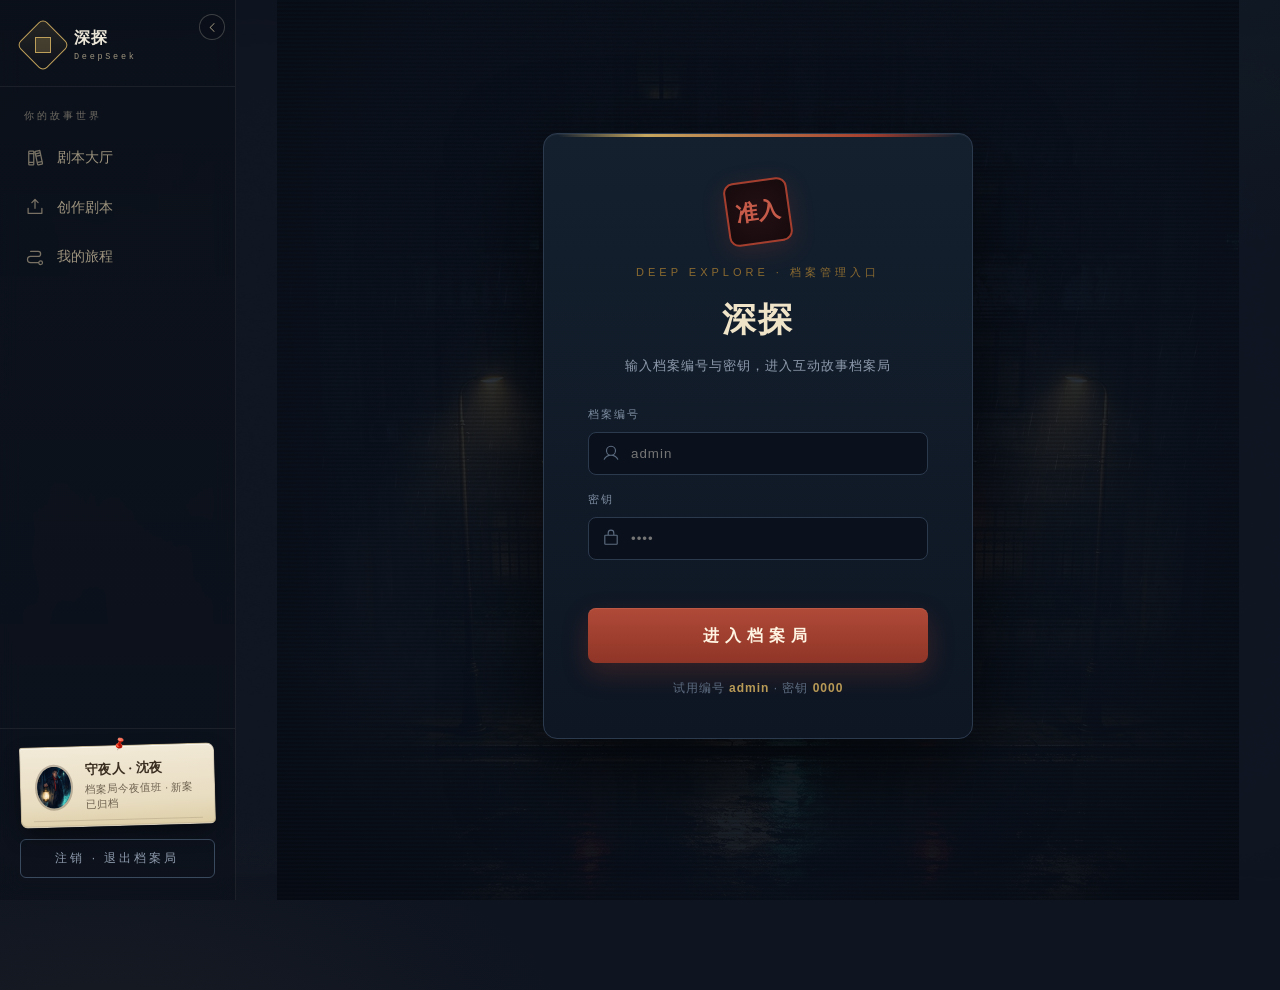
==== ui-design-runs/为织梦STORYWEAV-20261013-011714-a7cd/site/index.html @ 15e7e002 "feat: 档案准入登录（admin/0000）+ 路由守卫 + 登录态引导联动 + 资源版本 v43" ====
<!DOCTYPE html>
<html lang="zh-CN">
<head>
<meta charset="UTF-8">
<meta http-equiv="Cache-Control" content="no-store">
<meta name="viewport" content="width=device-width,initial-scale=1">
<title>深探 · AI 互动叙事游戏</title>
<link rel="icon" href="data:image/svg+xml,%3Csvg xmlns='http://www.w3.org/2000/svg' viewBox='0 0 100 100'%3E%3Crect x='6' y='6' width='88' height='88' rx='10' fill='%23B03A2E'/%3E%3Crect x='15' y='15' width='70' height='70' rx='5' fill='none' stroke='%23F2EAD8' stroke-width='3.5'/%3E%3Ctext x='50' y='66' font-size='40' font-family='serif' font-weight='900' fill='%23F2EAD8' text-anchor='middle'%3E深%3C/text%3E%3C/svg%3E">
<link rel="preconnect" href="https://miaoda.feishu.cn">
<link href="https://miaoda.feishu.cn/fonts/css2?family=Noto+Serif+SC:wght@600;700;900&family=Noto+Sans+SC:wght@300;400;500;700&family=Space+Mono:wght@400;700&display=swap" rel="stylesheet">
<link rel="stylesheet" href="css/base.css?v=43">
<link rel="stylesheet" href="onboarding.css?v=43">
<link rel="stylesheet" href="login.css?v=43">
<link rel="stylesheet" href="css/sidebar.css?v=43">
<link rel="stylesheet" href="css/ui.css?v=43">
<link rel="stylesheet" href="css/hero.css?v=43">
<link rel="stylesheet" href="css/tabs.css?v=43">
<link rel="stylesheet" href="css/continue.css?v=43">
<link rel="stylesheet" href="css/story-card.css?v=43">
<link rel="stylesheet" href="css/stamp-desk.css?v=43">
<link rel="stylesheet" href="css/toast.css?v=43">
<link rel="stylesheet" href="css/page-detail.css?v=43">
<link rel="stylesheet" href="css/page-role.css?v=43">
<link rel="stylesheet" href="css/page-play.css?v=43">
<link rel="stylesheet" href="css/page-ending.css?v=43">
<link rel="stylesheet" href="css/page-upload.css?v=43">
<link rel="stylesheet" href="css/page-notes.css?v=43">
<link rel="stylesheet" href="css/responsive.css?v=43">

</head>
<body>

<div class="shell">

  <!-- ═══ 侧栏展开入口（收起态：图钉+目录纸条） ═══ -->
  <button class="sb-toggle" id="sbToggle" aria-label="展开目录" title="展开目录">
    <span class="sb-pin" aria-hidden="true"></span>
    <span class="sb-tape">目录</span>
  </button>

  <!-- ═══ 侧栏（外层 sb-wrap 做宽度动画，内部元素不参与缩放，避免震荡错位） ═══ -->
  <div class="sb-wrap">
  <aside class="sidebar">
    <button class="sb-collapse-btn" onclick="closeSb()" aria-label="收起侧栏" title="收起侧栏">
      <svg width="13" height="13" aria-hidden="true" focusable="false" xmlns="http://www.w3.org/2000/svg" viewBox="0 0 256 256" fill="currentColor"><path d="M165.66,202.34a8,8,0,0,1-11.32,11.32l-80-80a8,8,0,0,1,0-11.32l80-80a8,8,0,0,1,11.32,11.32L91.31,128Z"/></svg>
    </button>
    <div class="brand">
      <div class="brand-mark"></div>
      <div class="brand-name">深探<small>DeepSeek</small></div>
    </div>
    <div class="side-label">你的故事世界</div>
    <nav class="nav" id="nav">
      <button class="nav-item" data-page="hall" onclick="go('hall')">
        <svg class="ic ic-books" width="20" height="20" aria-hidden="true" focusable="false" xmlns="http://www.w3.org/2000/svg" viewBox="0 0 256 256" fill="currentColor"><path d="M231.65,194.55,198.46,36.75a16,16,0,0,0-19-12.39L132.65,34.42a16.08,16.08,0,0,0-12.3,19l33.19,157.8A16,16,0,0,0,169.16,224a16.25,16.25,0,0,0,3.38-.36l46.81-10.06A16.09,16.09,0,0,0,231.65,194.55ZM136,50.15c0-.06,0-.09,0-.09l46.8-10,3.33,15.87L139.33,66Zm6.62,31.47,46.82-10.05,3.34,15.9L146,97.53Zm6.64,31.57,46.82-10.06,13.3,63.24-46.82,10.06ZM216,197.94l-46.8,10-3.33-15.87L212.67,182,216,197.85C216,197.91,216,197.94,216,197.94ZM104,32H56A16,16,0,0,0,40,48V208a16,16,0,0,0,16,16h48a16,16,0,0,0,16-16V48A16,16,0,0,0,104,32ZM56,48h48V64H56Zm0,32h48v96H56Zm48,128H56V192h48v16Z"/></svg>
        剧本大厅
      </button>
      <button class="nav-item" data-page="upload" onclick="go('upload')">
        <svg class="ic ic-upload-simple" width="20" height="20" aria-hidden="true" focusable="false" xmlns="http://www.w3.org/2000/svg" viewBox="0 0 256 256" fill="currentColor"><path d="M224,144v64a8,8,0,0,1-8,8H40a8,8,0,0,1-8-8V144a8,8,0,0,1,16,0v56H208V144a8,8,0,0,1,16,0ZM93.66,77.66,120,51.31V144a8,8,0,0,0,16,0V51.31l26.34,26.35a8,8,0,0,0,11.32-11.32l-40-40a8,8,0,0,0-11.32,0l-40,40A8,8,0,0,0,93.66,77.66Z"/></svg>
        创作剧本
      </button>
      <button class="nav-item" data-page="notes" onclick="go('notes')">
        <svg class="ic ic-path" width="20" height="20" aria-hidden="true" focusable="false" xmlns="http://www.w3.org/2000/svg" viewBox="0 0 256 256" fill="currentColor"><path d="M200,168a32.06,32.06,0,0,0-31,24H72a32,32,0,0,1,0-64h96a40,40,0,0,0,0-80H72a8,8,0,0,0,0,16h96a24,24,0,0,1,0,48H72a48,48,0,0,0,0,96h97a32,32,0,1,0,31-40Zm0,48a16,16,0,1,1,16-16A16,16,0,0,1,200,216Z"/></svg>
        我的旅程
      </button>
    </nav>
    <div class="side-foot">
      <div class="watch-card">
        <img src="assets/character.jpg" alt="守夜人沈夜">
        <div><b>守夜人 · 沈夜</b><span>档案局今夜值班 · 新案已归档</span></div>
      </div>
      <button id="logoutBtn" class="logout-btn" type="button">注销 · 退出档案局</button>
    </div>
  </aside>
  </div>

  <!-- ═══ 主内容 ═══ -->
  <main class="main">
    <div class="stage">

      <!-- ═══════ 登录 · 档案准入 #/login ═══════ -->
      <section class="page" data-page="login">
        <div class="login-bg"><img src="assets/hero-bg.jpg" alt="深夜档案局"></div>
        <div class="login-shade"></div>
        <div class="login-wrap">
          <div class="login-card">
            <div class="login-stamp">准入</div>
            <div class="login-kicker">DEEP EXPLORE · 档案管理入口</div>
            <h1>深探</h1>
            <p class="login-sub">输入档案编号与密钥，进入互动故事档案局</p>
            <form id="loginForm" novalidate>
              <div class="login-field">
                <label for="loginUser">档案编号</label>
                <svg class="ic" width="18" height="18" aria-hidden="true" focusable="false" xmlns="http://www.w3.org/2000/svg" viewBox="0 0 256 256" fill="currentColor"><path d="M230.92,212c-15.23-26.33-38.7-45.21-66.09-54.16a72,72,0,1,0-73.66,0C63.78,166.79,40.31,185.67,25.08,212a8,8,0,1,0,13.85,8c18.84-32.56,52.14-52,89.07-52s70.23,19.44,89.07,52a8,8,0,1,0,13.85-8ZM72,96a56,56,0,1,1,56,56A56.06,56.06,0,0,1,72,96Z"/></svg>
                <input type="text" id="loginUser" autocomplete="username" placeholder="admin" spellcheck="false">
              </div>
              <div class="login-field">
                <label for="loginPass">密钥</label>
                <svg class="ic" width="18" height="18" aria-hidden="true" focusable="false" xmlns="http://www.w3.org/2000/svg" viewBox="0 0 256 256" fill="currentColor"><path d="M208,80H176V56a48,48,0,0,0-96,0V80H48a16,16,0,0,0-16,16V208a16,16,0,0,0,16,16H208a16,16,0,0,0,16-16V96A16,16,0,0,0,208,80ZM96,56a32,32,0,0,1,64,0V80H96ZM208,208H48V96H208V208Z"/></svg>
                <input type="password" id="loginPass" autocomplete="current-password" placeholder="••••">
              </div>
              <div class="login-err" id="loginErr"></div>
              <button type="submit" class="login-submit">进入档案局</button>
            </form>
            <p class="login-hint">试用编号 <b>admin</b> · 密钥 <b>0000</b></p>
          </div>
        </div>
      </section>

      <!-- ═══════ 剧本大厅 #/hall ═══════ -->
      <section class="page" data-page="hall">
        <div class="hero">
          <div class="hero-media"><img src="assets/hero-bg.jpg" alt="深夜档案局雨夜" width="2730" height="1536"></div>
          <div class="glitch glitch-a"></div>
          <div class="glitch glitch-b"></div>
          <div class="scanlines"></div>
          <div class="hero-seal">深探</div>
          <div class="hero-inner">
            <div class="eyebrow"><span class="dot"></span>夜行档案・都市怪谈 · №.001</div>
            <h1>走进故事，成为命运的执笔人</h1>
            <p>在光与影交织的世界，与 AI 角色相遇。用你的每一次选择，写下独一无二的下一章。</p>
            <button class="btn btn-cta" onclick="go('detail')">
              <span class="txt">开启我的故事</span>
              <svg class="ic ic-arrow-right" width="18" height="18" aria-hidden="true" focusable="false" xmlns="http://www.w3.org/2000/svg" viewBox="0 0 256 256" fill="currentColor"><path d="M221.66,133.66l-72,72a8,8,0,0,1-11.32-11.32L196.69,136H40a8,8,0,0,1,0-16H196.69L138.34,61.66a8,8,0,0,1,11.32-11.32l72,72A8,8,0,0,1,221.66,133.66Z"/></svg>
              <span class="seal-line" style="position:absolute;left:14px;right:14px;bottom:7px;height:1px;background:linear-gradient(90deg,transparent,rgba(255,255,255,.5),transparent)"></span>
            </button>
          </div>
        </div>

        <div class="toolbar">
          <div class="sec-title">
            <h2>选择你的世界</h2>
            <div class="en">SELECT YOUR WORLD</div>
          </div>
          <div class="tabs" role="tablist" id="tabs">
            <button class="tab-card" role="tab" aria-selected="true" aria-pressed="true" data-tab="all" onclick="switchTab('all',this)">
              <span class="num">01</span><span class="name">全部剧本</span><span class="stamp"></span><span class="underline"></span></button>
            <button class="tab-card" role="tab" aria-selected="false" aria-pressed="false" data-tab="mystery" onclick="switchTab('mystery',this)">
              <span class="num">02</span><span class="name">悬疑奇幻</span><span class="stamp"></span><span class="underline"></span></button>
            <button class="tab-card" role="tab" aria-selected="false" aria-pressed="false" data-tab="heal" onclick="switchTab('heal',this)">
              <span class="num">03</span><span class="name">治愈冒险</span><span class="stamp"></span><span class="underline"></span></button>
            <button class="tab-card" role="tab" aria-selected="false" aria-pressed="false" data-tab="mine" onclick="switchTab('mine',this)">
              <span class="num">04</span><span class="name">我的剧本</span><span class="stamp"></span><span class="underline"></span></button>
          </div>
        </div>

        <div class="continue rv" id="continueBar" onclick="AIGame.resumeGame()">
          <img src="assets/journey-thumb.jpg" alt="月隐来信缩略图">
          <div class="txt">
            <b>你的故事，还在等你续写</b>
            <span>月隐来信 · 第 2 章 · 上次游玩 2026/10/12 · 进度 33%</span>
            <div class="prog"><i></i></div>
          </div>
          <span class="go">
            <span><span class="golabel">继续旅程</span><span class="go-sub">点击进入故事</span></span>
            <svg class="ic ic-arrow-right" width="16" height="16" aria-hidden="true" focusable="false" xmlns="http://www.w3.org/2000/svg" viewBox="0 0 256 256" fill="currentColor"><path d="M221.66,133.66l-72,72a8,8,0,0,1-11.32-11.32L196.69,136H40a8,8,0,0,1,0-16H196.69L138.34,61.66a8,8,0,0,1,11.32-11.32l72,72A8,8,0,0,1,221.66,133.66Z"/></svg>
          </span>
        </div>

        <section class="section-row">
          <div class="story-grid" id="storyGrid">
            <article class="story-card rv" data-category="mystery" onclick="go('detail')">
              <span class="case-tag">CASE 0246</span><span class="seal">卷 宗</span>
              <div class="cover"><img src="assets/cover-letter.jpg" alt="月隐来信封面" width="1773" height="2364"></div>
              <div class="body">
                <div class="tags"><span class="tag">悬疑</span><span class="tag">奇幻</span></div>
                <h3>月隐来信</h3><p>一封没有署名的来信，引你走入月色下的雾港。</p>
                <div class="meta">
                  <span class="stat"><svg class="ic ic-book" width="13" height="13" aria-hidden="true" focusable="false" xmlns="http://www.w3.org/2000/svg" viewBox="0 0 256 256" fill="currentColor"><path d="M208,24H72A32,32,0,0,0,40,56V224a8,8,0,0,0,8,8H192a8,8,0,0,0,0-16H56a16,16,0,0,1,16-16H208a8,8,0,0,0,8-8V32A8,8,0,0,0,208,24Zm-8,160H72a31.82,31.82,0,0,0-16,4.29V56A16,16,0,0,1,72,40H200Z"/></svg>3 章节</span>
                  <span class="stat"><svg class="ic ic-clock" width="13" height="13" aria-hidden="true" focusable="false" xmlns="http://www.w3.org/2000/svg" viewBox="0 0 256 256" fill="currentColor"><path d="M128,24A104,104,0,1,0,232,128,104.11,104.11,0,0,0,128,24Zm0,192a88,88,0,1,1,88-88A88.1,88.1,0,0,1,128,216Zm64-88a8,8,0,0,1-8,8H128a8,8,0,0,1-8-8V72a8,8,0,0,1,16,0v48h48A8,8,0,0,1,192,128Z"/></svg>约 45 分钟</span>
                  <span class="more">进入卷宗 →</span>
                </div>
              </div>
            </article>
            <article class="story-card rv" data-category="heal" onclick="toast('《林海迷途》卷宗尚在归档中')">
              <span class="case-tag">CASE 0247</span><span class="seal">卷 宗</span>
              <div class="cover"><img src="assets/cover-forest.jpg" alt="林海迷途封面" width="1773" height="2364"></div>
              <div class="body">
                <div class="tags"><span class="tag">治愈</span><span class="tag">冒险</span></div>
                <h3>林海迷途</h3><p>误入千年古林，与会说话的白鹿同行。</p>
                <div class="meta">
                  <span class="stat"><svg class="ic ic-book" width="13" height="13" aria-hidden="true" focusable="false" xmlns="http://www.w3.org/2000/svg" viewBox="0 0 256 256" fill="currentColor"><path d="M208,24H72A32,32,0,0,0,40,56V224a8,8,0,0,0,8,8H192a8,8,0,0,0,0-16H56a16,16,0,0,1,16-16H208a8,8,0,0,0,8-8V32A8,8,0,0,0,208,24Zm-8,160H72a31.82,31.82,0,0,0-16,4.29V56A16,16,0,0,1,72,40H200Z"/></svg>2 章节</span>
                  <span class="stat"><svg class="ic ic-clock" width="13" height="13" aria-hidden="true" focusable="false" xmlns="http://www.w3.org/2000/svg" viewBox="0 0 256 256" fill="currentColor"><path d="M128,24A104,104,0,1,0,232,128,104.11,104.11,0,0,0,128,24Zm0,192a88,88,0,1,1,88-88A88.1,88.1,0,0,1,128,216Zm64-88a8,8,0,0,1-8,8H128a8,8,0,0,1-8-8V72a8,8,0,0,1,16,0v48h48A8,8,0,0,1,192,128Z"/></svg>约 30 分钟</span>
                  <span class="more">进入卷宗 →</span>
                </div>
              </div>
            </article>
            <article class="story-card rv" data-category="mystery" onclick="toast('《星落酒馆》卷宗尚在归档中')">
              <span class="case-tag">CASE 0248</span><span class="seal">卷 宗</span>
              <div class="cover"><img src="assets/cover-tavern.jpg" alt="星落酒馆封面" width="1773" height="2364"></div>
              <div class="body">
                <div class="tags"><span class="tag">悬疑</span><span class="tag">奇幻</span></div>
                <h3>星落酒馆</h3><p>深夜的酒馆里，每一杯酒都藏着一个故事。</p>
                <div class="meta">
                  <span class="stat"><svg class="ic ic-book" width="13" height="13" aria-hidden="true" focusable="false" xmlns="http://www.w3.org/2000/svg" viewBox="0 0 256 256" fill="currentColor"><path d="M208,24H72A32,32,0,0,0,40,56V224a8,8,0,0,0,8,8H192a8,8,0,0,0,0-16H56a16,16,0,0,1,16-16H208a8,8,0,0,0,8-8V32A8,8,0,0,0,208,24Zm-8,160H72a31.82,31.82,0,0,0-16,4.29V56A16,16,0,0,1,72,40H200Z"/></svg>4 章节</span>
                  <span class="stat"><svg class="ic ic-clock" width="13" height="13" aria-hidden="true" focusable="false" xmlns="http://www.w3.org/2000/svg" viewBox="0 0 256 256" fill="currentColor"><path d="M128,24A104,104,0,1,0,232,128,104.11,104.11,0,0,0,128,24Zm0,192a88,88,0,1,1,88-88A88.1,88.1,0,0,1,128,216Zm64-88a8,8,0,0,1-8,8H128a8,8,0,0,1-8-8V72a8,8,0,0,1,16,0v48h48A8,8,0,0,1,192,128Z"/></svg>约 60 分钟</span>
                  <span class="more">进入卷宗 →</span>
                </div>
              </div>
            </article>
          </div>
        </section>

        <section class="mine-panel" id="minePanel" hidden>
          <div class="stamp-desk rv" onclick="go('upload')">
            <div class="stamp-ink"><span class="ink-char">创</span></div>
            <div class="sd-txt"><b>创建新剧本</b><span>让自己的故事成为下一个世界</span></div>
            <span class="sd-go">START WRITING
              <svg class="ic ic-arrow-right" width="15" height="15" aria-hidden="true" focusable="false" xmlns="http://www.w3.org/2000/svg" viewBox="0 0 256 256" fill="currentColor"><path d="M221.66,133.66l-72,72a8,8,0,0,1-11.32-11.32L196.69,136H40a8,8,0,0,1,0-16H196.69L138.34,61.66a8,8,0,0,1,11.32-11.32l72,72A8,8,0,0,1,221.66,133.66Z"/></svg>
            </span>
          </div>
          <div class="sec-title small" style="margin-bottom:16px">
            <h2>我上传的剧本</h2><div class="en">MY ARCHIVES</div>
          </div>
          <div class="story-grid" style="grid-template-columns:repeat(2,1fr);max-width:720px">
            <article class="story-card rv" onclick="go('detail')">
              <span class="case-tag" style="background:linear-gradient(90deg,#232018,#3A3226)">DRAFT 001</span>
              
              <span class="seal" style="opacity:1;background:#232018;transform:rotate(4deg) scale(1)">草 稿</span>
              <div class="cover" style="height:212px"><img src="assets/cover-archive.jpg" alt="月隐来信我的版本封面" width="1773" height="2364"></div>
              <div class="body">
                <div class="tags"><span class="tag">悬疑</span><span class="tag">奇幻</span></div>
                <h3>月隐来信（我的）</h3><p>我改编的版本，加入了新的支线角色。</p>
                <div class="meta"><span class="stat">状态</span><span class="stat" style="color:var(--red);font-weight:700">进行中</span></div>
              </div>
            </article>
          </div>
        </section>

        <section class="empty-state" id="emptyState">
          <div class="glyph">∅</div><h3>还没有上传剧本</h3>
          <p>创建你的第一个剧本，让故事开始流动。</p>
          <button class="btn btn-cta btn-sm" onclick="go('upload')">开始创作</button>
        </section>
      </section>

<!-- ═══════ 剧本详情 #/detail ═══════ -->
      <section class="page" data-page="detail">
        <div class="detail-hero">
          <div class="detail-cover rv">
            <img src="assets/cover-letter.jpg" alt="月隐来信封面" width="1773" height="2364">
            <span class="seal">卷 宗</span>
          </div>
          <div class="detail-info">
            <div class="rv">
              <div class="title-line">
                <h1>月隐来信</h1><span class="case-id">CASE 0246 · 夜行档案 NO.246</span>
              </div>
              <div class="detail-meta">
                <span class="tag" style="border-color:rgba(176,58,46,.6);color:var(--red)">悬疑</span>
                <span class="tag">奇幻</span>
                <span class="tag">雾港旧案</span>
                <span class="tag" style="border-color:rgba(88,193,178,.5);color:var(--teal)">AI 互动 · 多结局</span>
              </div>
            </div>
            <div class="detail-desc rv">
              <p>一封没有署名的来信，在雾港的邮筒里躺了二十年。信上只有一句话：「月圆之夜，来老钟楼见我。」你循着地址走进夜色，发现这座城里的每个人，都在等一封永远不会寄出的信。</p>
            </div>
            <div class="panel-card rv">
              <h4>◆ 你的旅伴</h4>
              <div class="companions">
                <div class="companion" onclick="toast('已选择旅伴：守夜人·沈夜')">
                  <img src="assets/character.jpg" alt="守夜人沈夜">
                  <div><b>守夜人 · 沈夜</b><span>档案局守夜人<br>「雾港的夜，我替你看着」</span></div>
                  <span class="cseal">同行</span>
                </div>
                <div class="companion" id="companionSlot" onclick="companionPick()">
                  <img id="companionImg" src="assets/character-guqinghe.jpg" alt="神秘访客顾青禾">
                  <div><b id="companionName">顾青禾 · 神秘访客</b><span id="companionDesc">同路人 · 与你一样追查这封信<br>「我也在等一个答案」</span></div>
                  <span class="cseal">同行</span>
                </div>
              </div>
            </div>
            <div class="panel-card rv">
              <h4>◆ 章节档案</h4>
              <div class="chapter-list">
                <div class="chapter done">
                  <span class="ch-no">CH.01</span><span class="ch-name">雾港的来信</span>
                  <span class="ch-time">约 15 分钟</span><span class="ch-state">已解锁</span>
                </div>
                <div class="chapter cur">
                  <span class="ch-no">CH.02</span><span class="ch-name">老钟楼的约定</span>
                  <span class="ch-time">约 18 分钟</span><span class="ch-state">进行中</span>
                </div>
                <div class="chapter lock">
                  <span class="ch-no">CH.03</span><span class="ch-name">月落之时的真相</span>
                  <span class="ch-time">约 20 分钟</span><span class="ch-state">锁定</span>
                </div>
              </div>
            </div>
            <div class="detail-cta rv">
              <button class="btn btn-cta" onclick="go('role')">
                <span class="txt">开启这段故事</span>
                <svg class="ic ic-arrow-right" width="18" height="18" aria-hidden="true" focusable="false" xmlns="http://www.w3.org/2000/svg" viewBox="0 0 256 256" fill="currentColor"><path d="M221.66,133.66l-72,72a8,8,0,0,1-11.32-11.32L196.69,136H40a8,8,0,0,1,0-16H196.69L138.34,61.66a8,8,0,0,1,11.32-11.32l72,72A8,8,0,0,1,221.66,133.66Z"/></svg>
              </button>
              <span class="hint">已读过第一章 · 进度 33%</span>
              <button class="btn btn-ghost" onclick="go('hall')">返回大厅</button>
            </div>
          </div>
        </div>
      </section>

      <!-- ═══════ 创建角色 #/role ═══════ -->
      <section class="page" data-page="role">
        <div class="steps">
          <div class="step done"><span class="st-no">1</span><span class="st-name">选择剧本</span></div>
          <div class="step cur"><span class="st-no">2</span><span class="st-name">创建角色</span></div>
          <div class="step"><span class="st-no">3</span><span class="st-name">开启故事</span></div>
        </div>

        <div class="sec-title" style="margin-bottom:22px">
          <h2>选择你的身份</h2><div class="en">CHOOSE YOUR IDENTITY</div>
        </div>

        <div class="role-cards">
          <div class="role-card rv" id="rc-linzhiwei" onclick="pickRole(this)">
            <span class="rc-tag">ROLE · 01</span><span class="rc-seal">已选择</span>
            <div class="rc-img"><img src="assets/character-linzhiwei.jpg" alt="林知微立绘" width="1773" height="2364"></div>
            <div class="rc-body">
              <h3>林知微 · 档案调查员</h3>
              <p>你在档案局整理旧案时，发现那封二十年前的信被重新归档——收件人一栏，写着你的名字。</p>
              <div class="tags"><span class="tag">冷静</span><span class="tag">敏锐</span><span class="tag">洞察</span></div>
            </div>
          </div>
          <div class="role-card rv" id="rc-guqinghe" onclick="pickRole(this)">
            <span class="rc-tag">ROLE · 02</span><span class="rc-seal">已选择</span>
            <div class="rc-img"><img src="assets/character-guqinghe.jpg" alt="顾青禾立绘" width="1773" height="2364"></div>
            <div class="rc-body">
              <h3>顾青禾 · 神秘访客</h3>
              <p>你在雨夜走进雾港唯一的邮局，柜台后的老人说：你终于来了，这封信等你二十年了。</p>
              <div class="tags"><span class="tag">神秘</span><span class="tag">直觉</span><span class="tag">温柔</span></div>
            </div>
          </div>
        </div>

        <div class="panel-card form-panel rv">
          <div class="field">
            <label>◆ 角色姓名</label>
            <input type="text" id="charName" placeholder="给自己起一个名字（可稍后修改）">
          </div>
          <div class="field">
            <label>◆ 你的性格倾向</label>
            <div class="chip-row">
              <button class="mini-chip on" onclick="pickChip(this)">冷静</button>
              <button class="mini-chip" onclick="pickChip(this)">敏锐</button>
              <button class="mini-chip" onclick="pickChip(this)">温柔</button>
              <button class="mini-chip" onclick="pickChip(this)">不羁</button>
              <button class="mini-chip" onclick="pickChip(this)">机敏</button>
              <button class="mini-chip" onclick="pickChip(this)">沉稳</button>
            </div>
          </div>
          <div class="field">
            <label>◆ 对话头像</label>
            <div class="img-choice">
              <div class="ic-item on" onclick="pickImg(this)">本人照片<small>以上传的相片为蓝本</small></div>
              <div class="ic-item" onclick="pickImg(this)">按喜好生成<small>描述外貌，AI 为你绘制</small></div>
            </div>
            <div class="img-flow" id="flow-photo" hidden>
              <div class="up-box" id="upBox" onclick="document.getElementById('photoInput').click()">
                <input type="file" id="photoInput" accept="image/*" hidden onchange="previewPhoto(this)">
                <span class="up-ph" id="upPh">＋ 点击上传照片</span>
                <img id="upPrev" alt="照片预览" hidden>
                <small id="upTip">支持 JPG / PNG，将作为角色对话头像的蓝本</small>
              </div>
              <div class="flow-row">
                <button class="btn btn-cta up-confirm" id="upConfirm" onclick="confirmPhoto()" disabled>确认使用这张照片</button>
                <span class="hint">确认后即可作为对话头像使用</span>
              </div>
            </div>
            <div class="img-flow" id="flow-gen" hidden>
              <textarea id="genDesc" class="gen-input" placeholder="描述你的外貌与气质，例如：戴圆框眼镜的年轻档案员，眼下有颗小痣，笑起来很温和……"></textarea>
              <div class="flow-row">
                <button class="btn btn-cta" onclick="genAvatar()">生成头像</button>
                <span class="hint" id="genHint">AI 将根据描述为你绘制头像</span>
              </div>
            </div>
          </div>
        </div>

        <div class="detail-cta rv" style="margin-top:28px">
          <button class="btn btn-cta" onclick="AIGame.startWithRole()">
            <span class="txt">确认，开启故事</span>
            <svg class="ic ic-arrow-right" width="18" height="18" aria-hidden="true" focusable="false" xmlns="http://www.w3.org/2000/svg" viewBox="0 0 256 256" fill="currentColor"><path d="M221.66,133.66l-72,72a8,8,0,0,1-11.32-11.32L196.69,136H40a8,8,0,0,1,0-16H196.69L138.34,61.66a8,8,0,0,1,11.32-11.32l72,72A8,8,0,0,1,221.66,133.66Z"/></svg>
          </button>
          <span class="hint" style="align-self:center">角色设定将写入你的档案，故事开始时生效</span>
        </div>
      </section>

<!-- ═══════ 剧情互动 #/play（核心） ═══════ -->
      <section class="page" data-page="play">
        <div class="play-head">
          <button class="back" onclick="go('detail')">
            <svg class="ic ic-arrow-left" width="16" height="16" aria-hidden="true" focusable="false" xmlns="http://www.w3.org/2000/svg" viewBox="0 0 256 256" fill="currentColor"><path d="M224,128a8,8,0,0,1-8,8H59.31l58.35,58.34a8,8,0,0,1-11.32,11.32l-72-72a8,8,0,0,1,0-11.32l72-72a8,8,0,0,1,11.32,11.32L59.31,120H216A8,8,0,0,1,224,128Z"/></svg>
            返回剧本
          </button>
          <span class="chapter-badge" id="playChapter">CH.02 · 老钟楼的约定</span>
          <span class="chapter-badge" style="border-color:rgba(88,193,178,.4);color:var(--teal)">第 1 幕 · 雾港</span>
        </div>

        <div class="play-grid">
          <!-- 左栏：旅伴 + 进度 -->
          <div class="play-side">
            <h5>◆ 剧情进度</h5>
            <div class="ring-wrap">
              <svg viewBox="0 0 100 100" width="120" height="120" aria-hidden="true">
                <circle class="ring-bg" cx="50" cy="50" r="44"></circle>
                <circle class="ring-fg" id="ringFg" cx="50" cy="50" r="44"></circle>
              </svg>
              <div class="ring-num"><span><span id="ringPct">33</span>%<small>CH.02</small></span></div>
            </div>
            <div class="my-role" id="myRoleCard">
              <img id="myRoleImg" src="assets/character-linzhiwei.jpg" alt="我的角色">
              <div><b id="myRoleName">林知微 · 档案调查员</b><span id="myRoleState">本局档案员 · 值夜中</span></div>
            </div>
            <div class="companion-mini">
              <img src="assets/character.jpg" alt="守夜人沈夜">
              <div><b>守夜人 · 沈夜</b><span>关系 · 信任 <span id="trustVal" class="trustv">65</span></span></div>
            </div>
            <div class="companion-mini" id="companionMini">
              <img id="compImg" src="assets/character-guqinghe.jpg" alt="同行者">
              <div><b id="compName">顾青禾 · 神秘访客</b><span id="compRel">同路人 · 同行中</span></div>
            </div>
            <div class="side-note" id="playSideNote">◈ 你的选择将影响结局走向</div>
          </div>

          <!-- 中栏：场景 + 叙事 + 选项 -->
          <div class="play-stage rv">
            <div class="scene-box">
              <img id="sceneImg" src="assets/scene-archive.jpg" alt="深夜档案局" width="2730" height="1536">
              <span class="scene-tag" id="sceneTag">◆ 深夜档案局 · 档案架前</span>
              <div class="scene-fog" id="sceneFog"></div>
            </div>
            <div class="narrative">
              <div class="nar-idx">◈ 案卷记录 · 002</div>
              <div class="nar-text" id="narText"></div>
            </div>
            <div class="options" id="optBox"></div>
          </div>

          <!-- 右栏：任务手记 -->
          <div class="play-notes">
            <h5>◆ 任务手记</h5>
            <div class="note-block">
              <h6>当前任务</h6>
              <div class="clue" style="background:rgba(191,160,90,.12);border:1px solid rgba(191,160,90,.35)">
                <span class="cl-seal">主线</span>去老钟楼赴约，找出写信人</div>
            </div>
            <div class="note-block">
              <h6>已知线索</h6>
              <div id="historyBox"></div>
            </div>
            <div class="note-block">
              <h6>随身物品</h6>
              <div id="invBox"></div>
            </div>
            <div class="note-block">
              <h6>回溯节点</h6>
              <div id="rewindBox" style="display:flex;flex-wrap:wrap;gap:6px"></div>
            </div>
            <div class="note-block">
              <h6>同伴关系</h6>
              <div class="relation"><span>守夜人 · 沈夜</span><b>信任 <span id="trustVal2">65</span></b></div>
              <div class="relation"><span id="rel2Name">顾青禾 · 神秘访客</span><b id="rel2Rel">同行</b></div>
            </div>
            <div class="save-mini"><span class="save-stamp">已归档</span><span>自动保存 · 最近一次刚刚</span></div>
          </div>
        </div>
      </section>

      <!-- ═══════ 结局 #/ending ═══════ -->
      <section class="page" data-page="ending">
        <div class="ending-hero">
          <div class="eh-bg"><img src="assets/ending-bg.jpg" alt="黎明前的档案局" width="2730" height="1536"></div>
          <div class="eh-inner">
            <span class="eh-seal" id="ehSeal">结局 · 达成</span>
            <h1 id="ehTitle">月落之时<br>真相抵达</h1>
            <p id="ehDesc">二十年前，邮差阿镜在雾港大桥上遇到一场大雾，信没能送出。<br>二十年后的今夜，你把信送到了它该去的地方——而写信的人，一直在等你。</p>
          </div>
        </div>

        <div class="ending-choices">
          <div class="sec-title" style="margin-bottom:24px">
            <h2>你的关键选择</h2><div class="en">YOUR KEY DECISIONS</div>
          </div>
          <div class="timeline" id="endingTimeline"></div>
        </div>

        <div class="ending-actions">
          <button class="btn btn-cta" onclick="AIGame.startGame()">重新开始这段故事</button>
          <button class="btn btn-ghost" onclick="go('hall')">返回剧本大厅</button>
        </div>
      </section>

<!-- ═══════ 上传剧本 #/upload ═══════ -->
      <section class="page" data-page="upload">
        <div class="upload-wrap">
          <div class="sec-title" style="margin-bottom:24px">
            <h2>创建新剧本</h2><div class="en">CREATE NEW ARCHIVE · 新案拟编号 CASE-0250</div>
          </div>
          <div class="creation-methods" role="group" aria-label="选择创作方式">
            <button type="button" class="creation-method selected" data-method="upload" aria-pressed="true"><small>方式一 · 已有故事</small><strong>上传剧本</strong><span>上传已有的剧本文件，整理故事与角色。</span></button>
            <button type="button" class="creation-method" data-method="ai" aria-pressed="false"><small>方式二 · 从灵感开始</small><strong>提供信息，AI 生成剧本</strong><span>填写题材、人物和背景，让 AI 构建故事。</span></button>
          </div>
          <div id="scriptUploadPanel" class="script-upload-panel">
            <h3>把你的故事交给档案局</h3><p>选择已有剧本，确认内容后再进行解析。</p>
            <label class="script-file-label" for="scriptFile">＋ 选择剧本文件<input type="file" id="scriptFile" accept=".txt,.md,.pdf,.docx" hidden></label>
            <p class="hint">支持 TXT、Markdown、PDF、Word（DOCX），单个文件不超过 20 MB。</p>
            <p id="scriptFileStatus" role="status" aria-live="polite">尚未选择文件</p>
            <label for="scriptText">剧本内容预览</label><textarea id="scriptText" placeholder="TXT / Markdown 文件会在这里显示内容" readonly></textarea>
            <p class="hint">当前为前端审核预览，文件仅在本机选择；剧本上传与解析需要接入后端服务。</p>
            <button type="button" class="btn btn-cta" id="parseScript" disabled>上传并解析剧本</button>
          </div>
          <div class="form-panel rv" id="uploadForm">
            <div class="upload-warn" id="uploadWarn">
              <div class="warn-seal">驳回</div>
              <div class="warn-txt">
                <b>输入内容无法生成剧本，请重新编辑</b>
                <span>AI 未能从当前内容中解析出完整的故事结构。请补充标题、故事简介与背景设定后再次提交。</span>
              </div>
              <button class="warn-back" onclick="hideWarn()">返回编辑</button>
            </div>

            <div class="field wide">
              <label>◆ 剧本标题</label>
              <input type="text" id="upTitle" placeholder="给你的故事一个名字，它将出现在封面上">
              <div class="hint">建议 4–12 字，如「雾都旧案」「林间旅馆」</div>
            </div>

            <div class="param-sec"><span class="ps-num">壹</span>基础设置<em>BASIC</em></div>
            <div class="field">
              <label>◆ 玩家人数</label>
              <div class="chip-row one" id="upPlayersRow">
                <button class="mini-chip on" data-v="2" onclick="pickOne(this)">2 人</button>
                <button class="mini-chip" data-v="3" onclick="pickOne(this)">3 人</button>
                <button class="mini-chip" data-v="4" onclick="pickOne(this)">4 人</button>
              </div>
            </div>
            <div class="field">
              <label>◆ 单局体量</label>
              <div class="chip-row one" id="upLengthRow">
                <button class="mini-chip on" data-v="0.5h" onclick="pickOne(this)">0.5h 短局</button>
                <button class="mini-chip" data-v="1h" onclick="pickOne(this)">1h 标准</button>
                <button class="mini-chip" data-v="2h+" onclick="pickOne(this)">2h+ 长局</button>
              </div>
            </div>
            <div class="field">
              <label>◆ 内容尺度</label>
              <div class="chip-row one" id="upRatingRow">
                <button class="mini-chip on" onclick="pickOne(this)">全年龄</button>
                <button class="mini-chip" onclick="pickOne(this)">15+</button>
                <button class="mini-chip" onclick="pickOne(this)">18+</button>
              </div>
            </div>
            <div class="field">
              <label>◆ 推理难度</label>
              <div class="chip-row one" id="upComplexityRow">
                <button class="mini-chip on" onclick="pickOne(this)">新手</button>
                <button class="mini-chip" onclick="pickOne(this)">进阶</button>
                <button class="mini-chip" onclick="pickOne(this)">硬核</button>
              </div>
            </div>

            <div class="param-sec"><span class="ps-num">贰</span>题材与风格<em>GENRE &amp; STYLE</em></div>
            <div class="field wide">
              <label>◆ 题材风格</label>
              <div class="chip-row one wrap" id="upStyleRow">
                <button class="mini-chip on" onclick="pickOne(this)">本格推理</button>
                <button class="mini-chip" onclick="pickOne(this)">情感沉浸</button>
                <button class="mini-chip" onclick="pickOne(this)">阵营博弈</button>
                <button class="mini-chip" onclick="pickOne(this)">恐怖惊悚</button>
                <button class="mini-chip" onclick="pickOne(this)">欢乐互动</button>
                <button class="mini-chip" onclick="pickOne(this)">变格超现实</button>
                <button class="mini-chip" onclick="pickOne(this)">家国大义</button>
                <button class="mini-chip" onclick="pickOne(this)">治愈温情</button>
              </div>
            </div>
            <div class="field wide">
              <label>◆ 世界观</label>
              <div class="chip-row one wrap" id="upWorldRow">
                <button class="mini-chip" onclick="pickOne(this)">古风</button>
                <button class="mini-chip" onclick="pickOne(this)">民国</button>
                <button class="mini-chip" onclick="pickOne(this)">现代</button>
                <button class="mini-chip" onclick="pickOne(this)">科幻</button>
                <button class="mini-chip" onclick="pickOne(this)">西幻</button>
                <button class="mini-chip" onclick="pickOne(this)">架空</button>
                <button class="mini-chip" onclick="pickOne(this)">武侠</button>
                <button class="mini-chip" onclick="pickOne(this)">末日废土</button>
                <button class="mini-chip" onclick="pickOne(this)">神话玄幻</button>
                <button class="mini-chip on" onclick="pickOne(this)">都市怪谈</button>
              </div>
            </div>
            <div class="field wide">
              <label>◆ 情绪基调</label>
              <div class="chip-row one wrap" id="upToneRow">
                <button class="mini-chip" onclick="pickOne(this)">紧张压抑</button>
                <button class="mini-chip" onclick="pickOne(this)">轻松幽默</button>
                <button class="mini-chip" onclick="pickOne(this)">悲情文艺</button>
                <button class="mini-chip" onclick="pickOne(this)">热血燃向</button>
                <button class="mini-chip on" onclick="pickOne(this)">悬疑冷峻</button>
                <button class="mini-chip" onclick="pickOne(this)">荒诞讽刺</button>
                <button class="mini-chip" onclick="pickOne(this)">温情治愈</button>
                <button class="mini-chip" onclick="pickOne(this)">哥特暗黑</button>
              </div>
            </div>

            <div class="param-sec"><span class="ps-num">叁</span>叙事设计<em>NARRATIVE</em></div>
            <div class="field wide">
              <label>◆ 推理 ↔ 情感 权重 <b class="w-val" id="upWeightVal">均衡 · 5</b></label>
              <input type="range" id="upWeight" class="w-slider" min="1" max="10" value="5" oninput="onWeight(this)">
              <div class="w-scale"><span>1 纯推理</span><span>5 均衡</span><span>10 纯情感</span></div>
            </div>
            <div class="field">
              <label>◆ 叙事结构</label>
              <div class="chip-row one wrap" id="upStructureRow">
                <button class="mini-chip on" onclick="pickOne(this)">正叙单线</button>
                <button class="mini-chip" onclick="pickOne(this)">多视角拼图</button>
                <button class="mini-chip" onclick="pickOne(this)">倒叙揭谜</button>
                <button class="mini-chip" onclick="pickOne(this)">戏中戏</button>
              </div>
            </div>
            <div class="field">
              <label>◆ 舞台封闭度</label>
              <div class="chip-row one" id="upSpaceRow">
                <button class="mini-chip on" onclick="pickOne(this)">封闭空间</button>
                <button class="mini-chip" onclick="pickOne(this)">半开放</button>
                <button class="mini-chip" onclick="pickOne(this)">开放都市</button>
              </div>
            </div>
            <div class="field">
              <label>◆ 结局形态</label>
              <div class="chip-row one" id="upEndingRow">
                <button class="mini-chip on" onclick="pickOne(this)">单一真相</button>
                <button class="mini-chip" onclick="pickOne(this)">分支结局</button>
                <button class="mini-chip" onclick="pickOne(this)">开放式余韵</button>
              </div>
            </div>

            <div class="param-sec"><span class="ps-num">肆</span>故事素材<em>MATERIAL</em></div>
            <div class="field wide">
              <label>◆ 故事简介</label>
              <textarea id="upIntro" placeholder="用一两句话告诉玩家，这是一个怎样的故事"></textarea>
              <div class="hint">将显示在剧本封面上，建议 20–50 字</div>
            </div>
            <div class="field wide">
              <label>◆ 故事背景</label>
              <textarea id="upBg" placeholder="世界观、时代、地点、人物关系……AI 将基于此构建角色与场景" style="min-height:120px"></textarea>
            </div>
            <div class="field wide">
              <label>◆ 初始场景</label>
              <textarea id="upScene" placeholder="故事从哪里开始？玩家醒来的第一幕"></textarea>
              <div class="hint">AI 将据此生成开场场景插画与第一段叙事</div>
            </div>
            <div class="field wide">
              <label>◆ 故事种子 <em class="opt">可选</em></label>
              <input type="text" id="upSeed" placeholder="一句灵感，如：一封迟到二十年的信">
            </div>
            <div class="field wide">
              <label>◆ 排除项 <em class="opt">可选</em></label>
              <input type="text" id="upBanned" placeholder="明确不希望出现的元素，如：恐怖元素、恋爱脑剧情">
            </div>

            <div class="upload-cta">
              <button class="btn btn-cta" onclick="submitUpload()">
                <span class="txt">保存草稿并开始分析</span>
                <svg class="ic ic-arrow-right" width="18" height="18" aria-hidden="true" focusable="false" xmlns="http://www.w3.org/2000/svg" viewBox="0 0 256 256" fill="currentColor"><path d="M221.66,133.66l-72,72a8,8,0,0,1-11.32-11.32L196.69,136H40a8,8,0,0,1,0-16H196.69L138.34,61.66a8,8,0,0,1,11.32-11.32l72,72A8,8,0,0,1,221.66,133.66Z"/></svg>
              </button>
              <span class="hint">分析约需 20 秒 · AI 将解析剧情并生成角色与场景</span>
            </div>
          </div>
        </div>
      </section>
      <section class="page" data-page="analyzing">
        <div class="analyzing-wrap">
          <span class="az-seal">AI 解析中</span>
          <h1>正在将你的故事归档</h1>
          <p>《<span id="azTitle">月隐来信 · 我的版本</span>》 · 正在构建角色与场景，请稍候</p>
          <div class="az-progress"><i id="azBar"></i></div>
          <div class="az-steps">
            <div class="az-step run" id="az1">
              <span class="az-ic"><svg class="ic ic-text-t" width="20" height="20" aria-hidden="true" focusable="false" xmlns="http://www.w3.org/2000/svg" viewBox="0 0 256 256" fill="currentColor"><path d="M232,48a8,8,0,0,1-8,8H32a8,8,0,0,1,0-16H224A8,8,0,0,1,232,48ZM216,72v96a8,8,0,0,1-16,0V80H40v88a8,8,0,0,1-16,0V72a8,8,0,0,1,8-8H208A8,8,0,0,1,216,72Zm0,128v16a8,8,0,0,1-8,8H48a8,8,0,0,1,0-16H208A8,8,0,0,0,216,200Z"/></svg></span>
              <div><div class="az-name">解析故事文本</div><div class="az-desc">拆解剧情脉络、人物关系与关键节点</div></div>
              <span class="az-state" id="azState1">进行中</span>
            </div>
            <div class="az-step" id="az2">
              <span class="az-ic"><svg class="ic ic-user" width="20" height="20" aria-hidden="true" focusable="false" xmlns="http://www.w3.org/2000/svg" viewBox="0 0 256 256" fill="currentColor"><path d="M230.92,212c-15.23-26.33-38.7-45.21-66.09-54.16a72,72,0,1,0-73.66,0C63.78,166.79,40.31,185.67,25.08,212a8,8,0,1,0,13.85,8c18.84-32.56,52.14-52,89.07-52s70.23,19.44,89.07,52a8,8,0,1,0,13.85-8ZM72,96a56,56,0,1,1,56,56A56.06,56.06,0,0,1,72,96Z"/></svg></span>
              <div><div class="az-name">构建角色档案</div><div class="az-desc">为每个角色生成性格、动机与台词风格</div></div>
              <span class="az-state" id="azState2">等待中</span>
            </div>
            <div class="az-step" id="az3">
              <span class="az-ic"><svg class="ic ic-image" width="20" height="20" aria-hidden="true" focusable="false" xmlns="http://www.w3.org/2000/svg" viewBox="0 0 256 256" fill="currentColor"><path d="M216,40H40A16,16,0,0,0,24,56V200a16,16,0,0,0,16,16H216a16,16,0,0,0,16-16V56A16,16,0,0,0,216,40Zm0,160H40V56H216ZM88,88a12,12,0,1,1-12-12A12,12,0,0,1,88,88Zm112,64-40-40a8,8,0,0,0-11.31,0l-44,44L84,116a8,8,0,0,0-11.31,0L48,140v-12l0,0,48-48,44,44,36-36,24,24Z"/></svg></span>
              <div><div class="az-name">生成场景插画</div><div class="az-desc">依据情节氛围绘制每一幕的画面</div></div>
              <span class="az-state" id="azState3">等待中</span>
            </div>
            <div class="az-step" id="az4">
              <span class="az-ic"><svg class="ic ic-archive" width="20" height="20" aria-hidden="true" focusable="false" xmlns="http://www.w3.org/2000/svg" viewBox="0 0 256 256" fill="currentColor"><path d="M224,48H32a8,8,0,0,0-8,8V96a8,8,0,0,0,8,8H48v96a8,8,0,0,0,8,8H200a8,8,0,0,0,8-8V104h16a8,8,0,0,0,8-8V56A8,8,0,0,0,224,48ZM200,192H56V104H200Zm16-104H40V64H216Z"/></svg></span>
              <div><div class="az-name">归档入册</div><div class="az-desc">剧本编号入册，等待你的角色登场</div></div>
              <span class="az-state" id="azState4">等待中</span>
            </div>
          </div>
        </div>
      </section>

      <!-- ═══════ 任务手记 #/notes ═══════ -->
      <section class="page" data-page="notes">
        <div class="notes-wrap">
          <div class="notes-list rv">
            <h5>◆ 我的案卷</h5>
            <div class="note-item on" onclick="switchNote(this,0)">
              <img src="assets/cover-letter.jpg" alt="月隐来信">
              <div><b>月隐来信</b><span>CH.02 · 进行中</span></div>
            </div>
            <div class="note-item" onclick="switchNote(this,1)">
              <img src="assets/cover-forest.jpg" alt="林海迷途">
              <div><b>林海迷途</b><span>未开始</span></div>
            </div>
            <div class="note-item" onclick="switchNote(this,2)">
              <img src="assets/cover-tavern.jpg" alt="星落酒馆">
              <div><b>星落酒馆</b><span>未开始</span></div>
            </div>
            <div class="note-item" onclick="switchNote(this,3)">
              <img src="assets/cover-archive.jpg" alt="我的草稿">
              <div><b>月隐来信（我的）</b><span>草稿 · 分析中</span></div>
            </div>
          </div>
          <div class="notes-detail rv">
            <div class="nd-head">
              <h2>月隐来信</h2><span class="case-id">CASE 0246 · 第 2 章</span>
            </div>
            <div class="nd-block">
              <h4>◆ 当前任务</h4>
              <div class="clue" style="background:rgba(191,160,90,.12);border:1px solid rgba(191,160,90,.35)">
                <span class="cl-seal">主线</span>去老钟楼赴约，找出写信人</div>
            </div>
            <div class="nd-block">
              <h4>◆ 已知线索</h4>
              <div class="clue"><span class="cl-seal">线索</span><span>一封没有署名的信，邮戳是二十年前的今天</span></div>
              <div class="clue"><span class="cl-seal">线索</span><span>档案局的归档记录里，查无此人</span></div>
              <div class="clue locked"><span class="cl-seal">线索</span><span>老钟楼在雾港已废弃十二年，钟却仍在走</span></div>
            </div>
            <div class="nd-block">
              <h4>◆ 所在场景</h4>
              <div class="clue"><span class="cl-seal">场景</span><span>深夜档案局 · 档案架前 —— 「老钟楼的约定」第 2 幕</span></div>
            </div>
            <div class="nd-block">
              <h4>◆ 关键选择</h4>
              <div class="timeline" style="padding-left:34px">
                <div class="tl-node">
                  <span class="tl-mark">01</span>
                  <div class="tl-body"><div class="tl-q">收到无名来信，你会？</div>
                    <div class="tl-a"><span class="yes">拆开信封查看</span></div></div>
                </div>
                <div class="tl-node">
                  <span class="tl-mark">02</span>
                  <div class="tl-body"><div class="tl-q">去老钟楼的路，你会？</div>
                    <div class="tl-a"><span class="yes">抄近道穿过小巷</span></div></div>
                </div>
              </div>
            </div>
            <div style="display:flex;gap:14px;flex-wrap:wrap">
              <button class="btn btn-ghost btn-sm" onclick="go('play')">继续这段故事</button>
              <button class="btn btn-ghost btn-sm" onclick="toast('已导出手记 PDF，可在文档中找到')">导出手记</button>
            </div>
          </div>
        </div>
      </section>

      <!-- ═══════ 审核拦截 #/blocked ═══════ -->
      <section class="page" data-page="blocked">
        <div class="blocked-wrap">
          <div class="blocked-seal">
            <svg viewBox="0 0 120 120" xmlns="http://www.w3.org/2000/svg">
              <defs><clipPath id="brokenBlock"><path d="M16,14 L96,6 L114,32 L104,60 L118,84 L92,106 L56,112 L28,104 L6,80 L4,44 Z"/></clipPath></defs>
              <g clip-path="url(#brokenBlock)" fill="#B03A2E">
                <rect x="4" y="6" width="116" height="110"/>
                <path d="M30,10 L66,16 L42,98 L16,88 Z" fill="#9C2F26" opacity=".55"/>
                <path d="M94,14 L110,44 L90,100 L72,20 Z" fill="#C24A3C" opacity=".4"/>
                <rect x="32" y="32" width="56" height="56" fill="none" stroke="#F2EAD8" stroke-width="3" opacity=".85"/>
                <text x="60" y="60" text-anchor="middle" font-family="Noto Serif SC, serif" font-size="14" font-weight="900" fill="#F2EAD8">不予归档</text>
                <text x="60" y="80" text-anchor="middle" font-family="Noto Serif SC, serif" font-size="20" font-weight="900" fill="#F2EAD8" letter-spacing="2">已拦截</text>
              </g>
            </svg>
          </div>
          <h1>内容审核未通过</h1>
          <p class="reason">你的剧本《雾都旧案》包含可能引起争议的内容，未通过平台内容审核。<br>请根据审核意见修改后重新提交。</p>
          <div class="code">BLOCKED · CODE 0x246 · 审核时间 2026/10/13 03:12</div>
          <div class="blocked-actions">
            <button class="btn btn-cta" onclick="go('upload')">返回修改</button>
            <button class="btn btn-ghost" onclick="go('hall')">返回大厅</button>
          </div>
        </div>
      </section>

<!-- ═══ 后续页面在此追加 ═══ -->

    </div>
  </main>
</div>

<!-- 雾幕 -->
<div class="fog" id="fog"></div>
<!-- 存档提示 -->
<div class="save-tip"><span class="pulse"></span>已自动保存进度 · <span id="saveTime">刚刚</span></div>
<!-- Toast -->
<div class="toast" id="toast"></div>

<!-- ═══ 放大镜指针 + 脚印轨迹 ═══ -->
<div class="magnifier" id="magnifier" aria-hidden="true"><img src="assets/magnifier.png" alt=""></div>
<div class="trail-layer" id="trailLayer" aria-hidden="true"></div>

<!-- ═══ 前后端对接层（API 出口 + 后端驱动） ═══ -->
<script src="api/api-client.js?v=43"></script>
<script src="api/game-adapter.js?v=43"></script>
<script src="onboarding.js?v=43"></script>
<script src="login.js?v=43"></script>
<script>
/* ── 雾幕 + 路由 ─────────────────────────── */
const FOG=document.getElementById('fog');
let routeTimer=null;
function go(page){
  const cur=document.querySelector('.page.active');
  if(cur && cur.dataset.page===page)return;
  setCollapse(page);
  FOG.classList.remove('on');void FOG.offsetWidth;FOG.classList.add('on');
  clearTimeout(routeTimer);
  routeTimer=setTimeout(()=>{
    document.querySelectorAll('.page').forEach(p=>p.classList.toggle('active',p.dataset.page===page));
    document.querySelectorAll('.nav-item').forEach(n=>{
      const act=n.dataset.page===page||(page==='journey'&&n.dataset.page==='notes');
      n.classList.toggle('active',act);
    });
    location.hash='#/'+page;
    refreshRV(document.querySelector('.page.active'));
    requestScroll(page);
  },420);
}
function requestScroll(page){
  window.scrollTo({top:0,behavior:'auto'});
  if(page==='play')initPlay();
  if(page==='ending')initEnding();
  if(page==='role')initRole();
  if(page==='analyzing')startAnalyze();
  if(page==='upload')setupUpload();
}
window.addEventListener('hashchange',()=>{
  const h=(location.hash||'#/hall').replace('#/','')||'hall';
  const cur=document.querySelector('.page.active');
  if(!cur||cur.dataset.page!==h){go(h);}
});

/* ── 侧栏收起 / 放大镜 ─────────────────────── */
function setCollapse(page){
  const collapsed=page!=='hall';
  document.body.classList.toggle('sb-collapsed',collapsed);
  if(collapsed){document.body.classList.remove('sb-open');}
  else{document.body.classList.add('sb-open');}
}
function openSb(){document.body.classList.add('sb-open');document.body.classList.remove('sb-collapsed');}
function closeSb(){document.body.classList.remove('sb-open');document.body.classList.add('sb-collapsed');}
document.getElementById('sbToggle').addEventListener('mouseenter',openSb);
document.getElementById('sbToggle').addEventListener('click',()=>{
  const open=document.body.classList.contains('sb-open');
  if(open){closeSb();}else{openSb();}
});
document.querySelector('.sidebar').addEventListener('mouseleave',()=>{
  const cur=document.querySelector('.page.active');
  if(cur&&cur.dataset.page==='hall')return;
  closeSb();
});
/* 入场：初始一律收起，首页延迟推出动画 */
document.body.classList.add('sb-collapsed');
document.body.classList.remove('sb-open');
const firstPage=(location.hash||'#/hall').replace('#/','')||'hall';
if(firstPage==='hall'){
  /* 推出动画完成后切换为展开态：必须同时移除 sb-collapsed，避免互斥 class 并存 */
  setTimeout(()=>{document.body.classList.add('sb-open');document.body.classList.remove('sb-collapsed');},750);
}else{
  setTimeout(()=>document.body.classList.add('sb-collapsed'),0);
}

/* ── 放大镜指针 + 脚印轨迹 ─────────────────── */
(function(){
  const mag=document.getElementById('magnifier');
  const trail=document.getElementById('trailLayer');
  if(!mag||!trail)return;
  document.body.classList.add('mag-on');
  let px=innerWidth/2,py=innerHeight/2,dist=0,flip=1;
  const HOT_SEL='button,a,.nav-item,.tab-card,.story-card,.note-item,.opt,.btn,.sb-toggle,input,textarea,label,.chapter,.mini-chip,.role-card,.companion,.watch-card,.go,.tl-node';
  document.addEventListener('mousemove',e=>{
    const x=e.clientX,y=e.clientY;
    mag.style.display='block';
    mag.style.transform='translate('+x+'px,'+y+'px) translate(-50%,-34%)';
    const ddx=x-px,ddy=y-py;
    dist+=Math.hypot(ddx,ddy);
    if(dist>72&&(ddx||ddy)){stepAt(x,y,ddx,ddy);dist=0;}
    px=x;py=y;
    const t=e.target;
    mag.classList.toggle('hot',!!(t&&t.closest&&t.closest(HOT_SEL)));
  },{passive:true});
  function stepAt(x,y,dx,dy){
    const s=document.createElement('div');
    s.className='trail-step';
    flip*=-1;
    /* 脚尖指向移动方向：原始形状脚尖朝上(北=-90°)，旋转到移动方向角 */
    const ang=Math.atan2(dy,dx)*180/Math.PI;
    const rot=ang+90+(Math.random()*6-3);
    s.style.setProperty('--rot',rot+'deg');
    s.style.left=(x+(flip>0?-7:7))+'px';
    s.style.top=(y+8)+'px';
    s.innerHTML='<svg viewBox="0 0 30 42">'+
      '<g>'+
      '<ellipse cx="15" cy="12.5" rx="8.6" ry="12.4"/>'+
      '<ellipse cx="15" cy="35.8" rx="4.6" ry="5.4"/>'+
      '</g></svg>';
    trail.appendChild(s);
    while(trail.children.length>9)trail.removeChild(trail.firstChild);
    setTimeout(()=>{if(s.parentNode)s.remove();},1450);
  }
})();

/* ── 入场揭示 ─────────────────────────────── */
const io=new IntersectionObserver(es=>es.forEach(e=>{
  if(e.isIntersecting){e.target.classList.add('in');io.unobserve(e.target);}
}),{threshold:.14,rootMargin:'0px 0px -6% 0px'});
function refreshRV(scope){
  const base=(scope&&scope.querySelectorAll)?scope:document;
  base.querySelectorAll('.rv').forEach(el=>io.observe(el));
}
document.querySelectorAll('.rv').forEach(el=>io.observe(el));

/* ── Tab 切换 ─────────────────────────────── */
const GRID=document.getElementById('storyGrid');
const CONT=document.getElementById('continueBar');
const MINE=document.getElementById('minePanel');
const EMPTY=document.getElementById('emptyState');
function switchTab(tab,btn){
  document.querySelectorAll('#tabs .tab-card').forEach(c=>{
    const on=c===btn;c.setAttribute('aria-pressed',String(on));c.setAttribute('aria-selected',String(on));
  });
  if(tab==='mine'){GRID.style.display='none';CONT.style.display='none';MINE.hidden=false;EMPTY.classList.remove('show');}
  else{
    MINE.hidden=true;EMPTY.classList.remove('show');GRID.style.display='grid';
    CONT.style.display=tab==='all'?'flex':'none';
    let visible=0;
    document.querySelectorAll('.story-card[data-category]').forEach(card=>{
      const show=tab==='all'||card.dataset.category===tab;
      card.style.display=show?'':'none';if(show)visible++;
    });
    if(visible===0)EMPTY.classList.add('show');
  }
}

/* ── Toast ────────────────────────────────── */
const TOAST=document.getElementById('toast');
let toastTimer=null;
function toast(msg){
  TOAST.innerHTML='<svg class="ic ic-folder" width="17" height="17" aria-hidden="true" focusable="false" xmlns="http://www.w3.org/2000/svg" viewBox="0 0 256 256" fill="currentColor"><path d="M216,72H131.31L104,44.69A15.86,15.86,0,0,0,92.69,40H40A16,16,0,0,0,24,56V200.62A15.4,15.4,0,0,0,39.38,216H216.89A15.13,15.13,0,0,0,232,200.89V88A16,16,0,0,0,216,72ZM40,56H92.69l16,16H40ZM216,200H40V88H216Z"/></svg>'+msg;
  TOAST.classList.add('show');clearTimeout(toastTimer);
  toastTimer=setTimeout(()=>TOAST.classList.remove('show'),2200);
}
/* ═══════ 创建角色 #/role ═══════ */
let pickedRole=null;
/* 静态角色数据：后端不可达时的降级展示（旧演示角色） */
const ROLES={
  'rc-linzhiwei':{img:'assets/character-linzhiwei.jpg',name:'林知微 · 档案调查员',state:'本局档案员 · 值夜中',
    comp:{img:'assets/character-guqinghe.jpg',name:'顾青禾 · 神秘访客',desc:'同路人 · 与你一样追查这封信',rel:'同路人 · 同行中',line:'我也在等一个答案'}},
  'rc-guqinghe':{img:'assets/character-guqinghe.jpg',name:'顾青禾 · 神秘访客',state:'雾港访客 · 初来乍到',
    comp:{img:'assets/character-linzhiwei.jpg',name:'林知微 · 档案调查员',desc:'档案调查员 · 与你并肩查案',rel:'档案调查员 · 同行中',line:'线索的尽头，我陪你走到最后'}}
};
/* 新协议：选角从后端 /api/roles 拉取真实角色，pickRole 记录 role_id */
let liveRoles=null;
function getPickedRole(){return pickedRole;}
function companionPick(){
  const c=(ROLES[pickedRole]||ROLES['rc-linzhiwei']).comp;
  toast('已选择旅伴：'+c.name);
}
function setTrust(v){
  ['trustVal','trustVal2'].forEach(id=>{const el=document.getElementById(id);if(el){el.textContent=v;el.classList.remove('float');void el.offsetWidth;el.classList.add('float');}});
}
function refreshCompanions(){
  if(!ROLES[pickedRole])pickedRole='rc-linzhiwei';
  const r=ROLES[pickedRole];
  const ci=document.getElementById('companionImg');
  if(ci){
    ci.src=r.comp.img;ci.alt=r.comp.name;
    document.getElementById('companionName').textContent=r.comp.name;
    document.getElementById('companionDesc').innerHTML=r.comp.desc+'<br>「'+r.comp.line+'」';
  }
  const pi=document.getElementById('myRoleImg');
  if(pi){
    pi.src=r.img;
    document.getElementById('myRoleName').textContent=r.name;
    document.getElementById('myRoleState').textContent=r.state;
    document.getElementById('compImg').src=r.comp.img;
    document.getElementById('compName').textContent=r.comp.name;
    document.getElementById('compRel').textContent=r.comp.rel;
  }
  const r2=document.getElementById('rel2Name');
  if(r2)r2.textContent=r.comp.name;
}
async function initRole(){
  const box=document.querySelector('.role-cards');
  const pending=AIGame&&AIGame.pending?AIGame.pending():{};
  const scriptName=pending.script||(AIGame.current&&AIGame.current()&&AIGame.current().script_name);
  if(!box)return;
  if(!liveRoles&&scriptName){
    try{
      const data=await AIGameAPI.request('/api/roles?script_name='+encodeURIComponent(scriptName));
      liveRoles=data.roles||[];
      if(!liveRoles.length){toast('该剧本暂无可选角色');return;}
      box.innerHTML='';
      liveRoles.forEach((role,i)=>{
        const c=document.createElement('div');
        c.className='role-card rv';
        c.id='rc-live-'+role.role_id;
        c.setAttribute('data-role-id',role.role_id);
        c.onclick=()=>pickRole(c);
        c.innerHTML='<span class="rc-tag">ROLE · 0'+(i+1)+'</span><span class="rc-seal" style="opacity:0">已选择</span>'+
          '<div class="rc-img"><img src="assets/character-linzhiwei.jpg" alt="'+role.name+'立绘" width="1773" height="2364"></div>'+
          '<div class="rc-body"><h3>'+role.name+'</h3><p>'+(role.public_profile||'')+'</p>'+
          '<div class="tags"><span class="tag">角色</span><span class="tag">可选</span></div></div>';
        box.appendChild(c);
      });
      pickedRole=liveRoles[0].role_id;
      document.querySelectorAll('.role-card').forEach(c=>c.classList.remove('picked'));
      const first=box.querySelector('.role-card');if(first)first.classList.add('picked');
      return;
    }catch(err){/* 后端不可达，降级静态角色 */toast('选角服务暂不可用，展示演示角色');}
  }
  if(!pickedRole){
    pickedRole='rc-linzhiwei';
    const el=document.getElementById('rc-linzhiwei');
    if(el)el.classList.add('picked');
  }
  refreshCompanions();
}
function pickRole(card){
  document.querySelectorAll('.role-card').forEach(c=>c.classList.remove('picked'));
  card.classList.add('picked');
  pickedRole=card.dataset.roleId||card.id;
  if(card.dataset.roleId){
    /* 动态角色：刷新我的角色卡 */
    const role=(liveRoles||[]).find(r=>r.role_id===pickedRole);
    if(role){
      const pi=document.getElementById('myRoleImg');
      if(pi){pi.src='assets/character-linzhiwei.jpg';document.getElementById('myRoleName').textContent=role.name;document.getElementById('myRoleState').textContent='本局身份 · 已选定';}
    }
    toast('已选择身份：'+card.querySelector('h3').textContent);
  }else{
    refreshCompanions();
    toast('已选择身份：'+card.querySelector('h3').textContent);
  }
}
function pickChip(el){
  el.classList.toggle('on');
}
function pickOne(el){
  const row=el.closest('.chip-row');
  if(row)row.querySelectorAll('.mini-chip').forEach(c=>c.classList.remove('on'));
  el.classList.add('on');
}
function onWeight(el){
  const v=+el.value;
  const t=v<5?'偏推理':v>5?'偏情感':'均衡';
  const l=document.getElementById('upWeightVal');
  if(l)l.textContent=t+' · '+v;
}
function pickImg(el){
  document.querySelectorAll('.img-choice .ic-item').forEach(c=>c.classList.remove('on'));
  el.classList.add('on');
  const map={'本人照片':'将以上传的相片为蓝本绘制','按喜好生成':'下一步会让你描述外貌'};
  const name=el.childNodes[0].textContent.trim();
  toast(map[name]||'已选择形象方式');
  const fPhoto=document.getElementById('flow-photo');
  const fGen=document.getElementById('flow-gen');
  if(name==='本人照片'){fPhoto.hidden=false;fGen.hidden=true;}
  else if(name==='按喜好生成'){fGen.hidden=false;fPhoto.hidden=true;}
  requestAnimationFrame(()=>{fPhoto.classList.remove('show');fGen.classList.remove('show');
    const cur=name==='本人照片'?fPhoto:fGen;cur.classList.add('show');});
}
function previewPhoto(input){
  const f=input.files&&input.files[0];
  if(!f)return;
  if(!/^image\//.test(f.type)){toast('请选择图片文件');input.value='';return;}
  const rd=new FileReader();
  rd.onload=()=>{
    const prev=document.getElementById('upPrev');
    prev.src=rd.result;prev.hidden=false;
    document.getElementById('upPh').hidden=true;
    document.getElementById('upTip').textContent=f.name+' · 已载入，可确认';
    const btn=document.getElementById('upConfirm');btn.disabled=false;
  };
  rd.readAsDataURL(f);
}
function confirmPhoto(){
  const prev=document.getElementById('upPrev');
  if(prev.hidden){toast('请先上传照片');return;}
  toast('照片已确认，将作为你的对话头像');
  document.getElementById('flow-photo').classList.remove('show');
  setTimeout(()=>{document.getElementById('flow-photo').hidden=true;},350);
}
function genAvatar(){
  const d=document.getElementById('genDesc').value.trim();
  if(!d){toast('先描述一下你的外貌吧');return;}
  const hint=document.getElementById('genHint');
  hint.textContent='AI 正在根据描述绘制…';
  const btn=document.querySelector('#flow-gen .btn-cta');btn.disabled=true;
  setTimeout(()=>{
    hint.textContent='绘制完成，头像已生成并写入档案';
    btn.disabled=false;
    toast('头像已生成');
  },1400);
}

/* ═══════ 剧情互动 #/play 状态机 ═══════ */
const PLAY={
  step:0,path:null,history:[],
  scenes:[
    {img:'assets/scene-archive.jpg',tag:'深夜档案局 · 档案架前',nar:'深夜的档案局只有一盏灯亮着。你摊开那封没有署名的信，墨迹在灯光下泛着二十年前的黄。桌角，守夜人沈夜放下热茶，没有问你在看什么。',opts:[
      {t:'拆开信封，读那封信',n:1,trust:2,clue:3},
      {t:'先把它登记入册，明天再说',n:2,trust:1,clue:0}
    ]},
    {img:'assets/scene-street.jpg',tag:'雨夜雾港 · 老邮局街',nar:'雾在入夜后更浓了。老邮局街的橱窗还亮着，你捏着信，想起邮戳上的地址——雾港大桥 7 号。沈夜在檐下点了一支烟：「大桥那边，废了十二年。」',opts:[
      {t:'走大路，从桥头正面进去',n:3,trust:0,clue:0},
      {t:'抄近道穿过小巷，避开巡逻',n:4,trust:-2,clue:0}
    ]},
    {img:'assets/scene-archive.jpg',tag:'档案局 · 归档室',nar:'你把信重新封好，压在归档册的最下面。沈夜看了你一眼，没再说话。雾从窗缝渗进来，像在等一个答案。',opts:[
      {t:'合上档案，回值班室',n:0,trust:2,clue:0,loop:true}
    ]},
    {img:'assets/scene-oldhouse.jpg',tag:'雾港大桥 · 废弃钟楼',nar:'钟楼的门没有锁。月光从破损的窗缝照进来，照亮满地旧信——每一封都写着同一个收件人：你。墙角，一台老式打字机还在微微发热。',opts:[
      {t:'独自翻开旧案卷，找出真相',n:5,trust:0,clue:3},
      {t:'等沈夜赶到，把信交给他',n:6,trust:5,clue:0}
    ]},
    {img:'assets/scene-street.jpg',tag:'雨夜巷口',nar:'你穿过积水的小巷，鞋底踏碎一片倒映的霓虹。身后，巡逻的灯光扫过巷口——你错过了一次坦白的机会，也离真相更近了一步。钟楼的轮廓在雾里若隐若现。',opts:[
      {t:'继续走向钟楼',n:3,trust:0,clue:0}
    ]},
    {img:'assets/scene-oldhouse.jpg',tag:'雾港大桥 · 钟楼顶层',nar:'卷宗里夹着一张二十年前的报纸：邮差阿镜失踪当日，雾港大桥发生大火。信的落款，是阿镜的笔迹。窗外，月正穿过云层——你终于明白了这封信为何迟到了二十年。',opts:[
      {t:'（达成结局）写下这封信的结局',n:7,trust:0,clue:0}
    ]},
    {img:'assets/scene-oldhouse.jpg',tag:'雾港大桥 · 钟楼顶层',nar:'沈夜读完信，沉默了很久。「他当年没能把信送出，就一直写，一直写。」他合上卷宗，把档案局的钥匙放在你手心：「从今天起，你就是档案局的正式调查员。」',opts:[
      {t:'（达成结局）接受这份信任',n:7,trust:0,clue:0}
    ]}
  ],
  clues:['一封没有署名的信，邮戳是二十年前的今天','档案局的归档记录里，查无此人','老钟楼在雾港已废弃十二年，钟却仍在走']
};
function initPlay(){
  if(window.AIGame&&AIGame.hasGame())return; // 后端视图已渲染，跳过演示状态机
  // 有存档但内存未恢复：优先从后端恢复（不渲染演示，避免残留）
  if(window.AIGameAPI&&AIGameAPI.currentId()&&window.AIGame&&!window.__resuming){
    window.__resuming=true;
    AIGame.resumeGame();
    return;
  }
  PLAY.step=0;PLAY.history=[];PLAY.path=null;
  setTrust(65);
  renderPlay();
}
function renderPlay(){
  const s=PLAY.scenes[PLAY.step];
  document.getElementById('sceneTag').textContent='◆ '+s.tag;
  const fog=document.getElementById('sceneFog');
  fog.classList.remove('on');void fog.offsetWidth;fog.classList.add('on');
  setTimeout(()=>{document.getElementById('sceneImg').src=s.img;},420);
  // 打字机
  const box=document.getElementById('narText');box.innerHTML='';
  const reduced=window.matchMedia('(prefers-reduced-motion: reduce)').matches;
  if(reduced){box.textContent=s.nar;renderOpts(s);return;}
  let i=0;
  const iv=setInterval(()=>{
    box.textContent=s.nar.slice(0,i)+(i<s.nar.length?'▍':'');
    if(i>=s.nar.length){clearInterval(iv);renderOpts(s);}
    i++;
  },18);
  // 进度环
  const pct=Math.min(96,33+PLAY.step*13);
  document.getElementById('ringPct').textContent=pct;
  document.getElementById('ringFg').style.strokeDashoffset=276-276*(pct/100);
  // 线索解锁
  const c3=document.getElementById('clue3');
  if(PLAY.step>=1&&c3.classList.contains('locked')){c3.classList.remove('locked');c3.classList.add('unlock');}
  if(s.clue){const c=document.getElementById('clue'+s.clue);if(c&&c.classList.contains('locked')){c.classList.remove('locked');c.classList.add('unlock');}}
  // 信任值
  if(s.trust){setTrust(Math.max(0,Math.min(100,parseInt(document.getElementById('trustVal').textContent)+s.trust)));}
  // V0.1.2：正文金粉扫过 + 自动保存印章盖印（每次渲染重放）
  box.classList.remove('sweep');void box.offsetWidth;box.classList.add('sweep');
  const sm=document.querySelector('.save-mini');if(sm){sm.classList.remove('stamped');void sm.offsetWidth;sm.classList.add('stamped');}
}
function renderOpts(s){
  const box=document.getElementById('optBox');
  box.innerHTML='';
  s.opts.forEach((o,i)=>{
    const b=document.createElement('button');
    b.className='opt';
    b.innerHTML='<span class="opt-idx">抉择 0'+(i+1)+'</span>'+o.t;
    b.onclick=()=>{
      box.querySelectorAll('.opt').forEach(x=>x.classList.add('dim'));
      b.style.borderColor='var(--red)';b.style.background='rgba(176,58,46,.12)';
      PLAY.history.push({scene:PLAY.step,a:o.t});
      if(o.trust){setTrust(Math.max(0,Math.min(100,parseInt(document.getElementById('trustVal').textContent)+o.trust)));}
      setTimeout(()=>{
        if(o.loop){PLAY.step=0;renderPlay();}
        else if(o.n===7){PLAY.path=(PLAY.step===6)?'trust':'truth';go('ending');}
        else{PLAY.step=o.n;renderPlay();}
      },650);
    };
    box.appendChild(b);
  });
}
/* ═══════ 结局 #/ending ═══════ */
const ENDINGS={
  truth:{seal:'结局 · 达成',title:'月落之时<br>真相抵达',
    desc:'二十年前，邮差阿镜在雾港大桥上遇到一场大雾，信没能送出。<br>二十年后的今夜，你把信送到了它该去的地方——而写信的人，一直在等你。'},
  trust:{seal:'结局 · 达成',title:'长夜之后<br>信任抵达',
    desc:'沈夜读完信，沉默了很久——「他当年没能把信送出，就一直写，一直写。」<br>他把档案局的钥匙放在你手心：「从今天起，你就是档案局的正式调查员。」'}
};
const ENDING_DECISIONS=[
  {q:'收到无名来信，你会？',A:'拆开信封查看',note:'你的直觉替你选择了冒险',kwA:'拆开信封',
   B:'先把它登记入册',noteB:'你选择让真相再等一夜',kwB:'登记入册'},
  {q:'去老钟楼的路，你会？',A:'抄近道穿过小巷',note:'你避开了守夜人的盘查，也错过了一次坦白',kwA:'抄近道',
   B:'走大路，从桥头正面进去',noteB:'你堂堂正正地走向真相',kwB:'走大路'},
  {q:'真相近在眼前，你会？',A:'独自翻开旧案卷',note:'你选择一个人承担真相',kwA:'独自翻开',
   B:'等沈夜赶到，把信交给他',noteB:'你选择与人分担这份重量',kwB:'交给他'}
];
function initEnding(){
  if(window.AIGame&&AIGame.hasGame()&&document.getElementById('ehTitle').textContent.trim()!=='')return; // 后端结局已渲染
  // 有存档但内存未恢复：优先从后端恢复结局视图
  if(window.AIGameAPI&&AIGameAPI.currentId()&&window.AIGame&&!window.__resuming){
    window.__resuming=true;
    AIGame.resumeGame();
    return;
  }
  const end=ENDINGS[PLAY.path]||ENDINGS.truth;
  document.getElementById('ehSeal').textContent=end.seal;
  document.getElementById('ehTitle').innerHTML=end.title;
  document.getElementById('ehDesc').innerHTML=end.desc;
  const tl=document.getElementById('endingTimeline');
  tl.innerHTML='';
  const hist=PLAY.history||[];
  ENDING_DECISIONS.forEach((d,i)=>{
    const choseA=hist.some(h=>h.a.includes(d.kwA));
    const choseB=hist.some(h=>h.a.includes(d.kwB));
    let label=d.A,note=d.note;
    if(choseB&&!choseA){label=d.B;note=d.noteB;}
    else if(!choseA&&!choseB&&hist.length){note='——';}
    const node=document.createElement('div');node.className='tl-node';
    node.innerHTML='<span class="tl-mark">0'+(i+1)+'</span><div class="tl-body"><div class="tl-q">'+d.q+'</div><div class="tl-a"><span class="yes">'+label+'</span>'+(note?' —— '+note:'')+'</div></div>';
    tl.appendChild(node);
  });
  document.querySelectorAll('.ending-hero .eh-inner,.ending-choices,.ending-actions').forEach(el=>{
    el.classList.add('rv');requestAnimationFrame(()=>requestAnimationFrame(()=>el.classList.add('in')));
  });
  document.querySelectorAll('.tl-node').forEach((el,i)=>{
    el.style.opacity=0;el.style.transform='translateY(14px)';
    setTimeout(()=>{el.style.transition='all .6s var(--ease)';el.style.opacity=1;el.style.transform='none';},300+i*260);
  });
}

/* ═══════ 上传 #/upload ═══════ */
function setupUpload(){
  const t=document.getElementById('upTitle');
  if(t&&!t.value)t.value='雾都旧案';
}
function showWarn(){const w=document.getElementById('uploadWarn');if(w&&!w.classList.contains('show')){w.classList.add('show');}}
function hideWarn(){const w=document.getElementById('uploadWarn');if(w)w.classList.remove('show');}
function showSaveTip(){
  const tip=document.querySelector('.save-tip');
  if(!tip)return;
  const t=document.getElementById('saveTime');
  if(t)t.textContent='刚刚';
  tip.classList.add('show');
  clearTimeout(tip._t);
  tip._t=setTimeout(()=>tip.classList.remove('show'),2600);
}
function chipVal(sel){
  const el=document.querySelector(sel+' .mini-chip.on');
  return el?(el.dataset.v||el.textContent.trim()):'';
}
function submitUpload(){
  const title=document.getElementById('upTitle').value.trim()||'未命名剧本';
  const intro=document.getElementById('upIntro').value.trim();
  if(!intro){showWarn();toast('输入内容无法生成剧本，请重新编辑');return;}
  showSaveTip();
  const form={
    players:Number(chipVal('#upPlayersRow').replace(' 人','')||'2'),
    length:chipVal('#upLengthRow')||'1h',
    rating:chipVal('#upRatingRow')||'全年龄',
    complexity:chipVal('#upComplexityRow')||'新手',
    style:chipVal('#upStyleRow')||'本格推理',
    world:chipVal('#upWorldRow')||'都市怪谈',
    tone:chipVal('#upToneRow')||'悬疑冷峻',
    weight:Number(document.getElementById('upWeight').value||'5'),
    structure:chipVal('#upStructureRow')||'正叙单线',
    space:chipVal('#upSpaceRow')||'封闭空间',
    ending:chipVal('#upEndingRow')||'单一真相',
    seed:document.getElementById('upSeed').value.trim(),
    banned:document.getElementById('upBanned').value.trim()
  };
  try{localStorage.setItem('aiStoryLastParams',JSON.stringify(form));}catch(e){}
  const az=document.getElementById('azTitle');
  if(az)az.textContent=title+'（'+form.style+' · '+form.world+' · '+form.tone+'）';
  /* 新协议：POST /api/creation 启动多 Agent 创作，轮询 /api/creation?id= */
  fetch('/api/creation',{
    method:'POST',
    headers:{'Content-Type':'application/json'},
    body:JSON.stringify({form:form})
  }).then(r=>r.json()).then(res=>{
    if(!res.ok)throw new Error(res.error||'创建失败');
    try{sessionStorage.setItem('aiStoryCreationTask',res.task_id);}catch(e){}
    go('analyzing');
  }).catch(err=>{
    toast('暂时无法连接创作服务：'+(err.message||'模型网络不可达'));
    go('analyzing'); /* 仍进入分析页，页内会提示离线降级 */
  });
}

/* ═══════ 分析进度 #/analyzing ═══════ */
let azTimer=null;
function startAnalyze(){
  const taskId=(()=>{try{return sessionStorage.getItem('aiStoryCreationTask');}catch(e){return null;}})();
  const steps=[['az1','azState1'],['az2','azState2'],['az3','azState3'],['az4','azState4']];
  const reset=()=>{steps.forEach(([id,st])=>{document.getElementById(id).classList.remove('run','done');document.getElementById(st).textContent='等待中';});document.getElementById('azBar').style.width='0%';};
  const mark=(idx,text)=>{const [id,st]=steps[idx];if(idx>0){const [pid,pst]=steps[idx-1];document.getElementById(pid).classList.add('done');document.getElementById(pst).textContent='已完成 ✓';}document.getElementById(id).classList.add('run');document.getElementById(st).textContent=text;document.getElementById('azBar').style.width=(((idx+1)/steps.length)*100)+'%';};
  const finish=()=>{const [pid,pst]=steps[steps.length-1];document.getElementById(pid).classList.remove('run');document.getElementById(pid).classList.add('done');document.getElementById(pst).textContent='已完成 ✓';document.getElementById('azBar').style.width='100%';};
  if(azTimer){clearInterval(azTimer);azTimer=null;}
  reset();
  /* 新协议：真实轮询 /api/creation?id=（每 2s），状态机驱动四步展示 */
  if(taskId){
    const poll=async()=>{
      try{
        const res=await fetch('/api/creation?id='+encodeURIComponent(taskId));
        const json=await res.json();
        if(!json.ok)throw new Error(json.error||'查询失败');
        const s=json.data||json;
        const status=s.status||'queued';
        if(status==='queued')mark(0,'正在构思故事与人物…');
        else if(status==='creating'||status==='generating_media')mark(1,'多 Agent 正在协作创作…');
        else if(status==='completed'||status==='completed_with_missing_assets'){
          finish();
          try{sessionStorage.removeItem('aiStoryCreationTask');}catch(e){}
          const msg=status==='completed_with_missing_assets'?'剧本已生成 · 文字模式可玩（图片与音乐稍后补齐）':'归档完成 · 即将进入角色创建';
          toast(msg);
          if(AIGame&&AIGame.setPending&&s.script_name)AIGame.setPending(s.script_name);
          setTimeout(()=>go('role'),1600);
          return;
        }else if(status==='failed'||status==='interrupted'){
          finish();
          toast((s.error||'生成任务已中断')+' · 请稍后重新提交');
          setTimeout(()=>go('upload'),2000);
          return;
        }
        azTimer=setTimeout(poll,2000);
      }catch(err){
        finish();
        toast('创作服务连接失败：'+(err.message||'请检查后端'));
        setTimeout(()=>go('upload'),2000);
      }
    };
    poll();
    return;
  }
  /* 降级：无创作任务（离线/演示）时走原有动画 */
  let cur=0;
  const bar=document.getElementById('azBar');
  azTimer=setInterval(()=>{
    if(cur<steps.length){
      const [id,st]=steps[cur];
      if(cur>0){const [pid,pst]=steps[cur-1];document.getElementById(pid).classList.add('done');document.getElementById(pst).textContent='已完成 ✓';}
      document.getElementById(id).classList.add('run');document.getElementById(st).textContent='进行中';
      bar.style.width=((cur+1)/steps.length*100)+'%';
      cur++;
    }else{
      const [pid,pst]=steps[steps.length-1];
      document.getElementById(pid).classList.remove('run');document.getElementById(pid).classList.add('done');
      document.getElementById(pst).textContent='已完成 ✓';
      bar.style.width='100%';
      clearInterval(azTimer);azTimer=null;
      toast('归档完成 · 即将进入角色创建');
      setTimeout(()=>go('role'),1600);
    }
  },2600);
}

/* ═══════ 任务手记 #/notes ═══════ */
const NOTES=[
  {t:'月隐来信',case:'CASE 0246 · 第 2 章',task:'去老钟楼赴约，找出写信人',
   clues:[['线索','一封没有署名的信，邮戳是二十年前的今天'],['线索','档案局的归档记录里，查无此人'],['锁定','老钟楼在雾港已废弃十二年，钟却仍在走']],
   scene:'深夜档案局 · 档案架前 —— 「老钟楼的约定」第 2 幕',
   choices:[['拆开信封查看','拆开信封查看'],['抄近道穿过小巷','抄近道穿过小巷']]},
  {t:'林海迷途',case:'CASE 0247 · 未开始',task:'尚未开启这个故事',
   clues:[['锁定','——'],['锁定','——'],['锁定','——']],
   scene:'千年的古林深处，等你踏入',
   choices:[['','']]},
  {t:'星落酒馆',case:'CASE 0248 · 未开始',task:'尚未开启这个故事',
   clues:[['锁定','——'],['锁定','——'],['锁定','——']],
   scene:'深夜的酒馆，等你推门而入',
   choices:[['','']]},
  {t:'月隐来信（我的）',case:'DRAFT 001 · 分析中',task:'草稿正在 AI 解析中',
   clues:[['锁定','——'],['锁定','——'],['锁定','——']],
   scene:'——',
   choices:[['','']]}
];
function switchNote(el,idx){
  document.querySelectorAll('.note-item').forEach(n=>n.classList.remove('on'));
  el.classList.add('on');
  const d=NOTES[idx];
  const box=document.querySelector('.notes-detail');
  const head=box.querySelector('.nd-head');
  head.querySelector('h2').textContent=d.t;
  head.querySelector('.case-id').textContent=d.case;
  const blocks=box.querySelectorAll('.nd-block');
  blocks[0].querySelector('.clue span:last-child').textContent=d.task;
  const clueWrap=blocks[1].querySelector('.timeline,div');/* noop */
  const cluesBox=blocks[1];
  const clueRoot=cluesBox.querySelector(':scope > .clue:first-child').parentElement;
  const locked=clueRoot.querySelectorAll('.clue.locked');
  const first=clueRoot.querySelector('.clue');
  first.querySelector('span:last-child').textContent=d.clues[0][1];
  first.classList.toggle('locked',d.clues[0][0]==='锁定');
  const ls=clueRoot.querySelectorAll('.clue');
  if(ls[1]){ls[1].querySelector('span:last-child').textContent=d.clues[1][1];ls[1].classList.toggle('locked',d.clues[1][0]==='锁定');}
  if(ls[2]){ls[2].querySelector('span:last-child').textContent=d.clues[2][1];ls[2].classList.toggle('locked',d.clues[2][0]==='锁定');}
  blocks[2].querySelector('.clue span:last-child').textContent=d.scene;
  const tl=blocks[3].querySelector('.timeline');
  tl.innerHTML='';
  d.choices.forEach((c,i)=>{
    if(!c[0])return;
    const node=document.createElement('div');node.className='tl-node';
    node.innerHTML='<span class="tl-mark">0'+(i+1)+'</span><div class="tl-body"><div class="tl-q">关键选择</div><div class="tl-a"><span class="yes">'+c[0]+'</span></div></div>';
    tl.appendChild(node);
  });
  if(!d.choices[0][0]){tl.innerHTML='<div style="font-size:12px;color:var(--ink-faint);padding:6px 0">尚未产生关键选择</div>';}
  toast('已切换到案卷：'+d.t);
}

/* ── 剧本库：新协议 GET /api/scripts 动态渲染（可玩剧本卡片置顶） ── */
async function loadLibrary(){
  const grid=document.getElementById('storyGrid');
  const empty=document.getElementById('emptyState');
  if(!grid)return;
  try{
    const data=await AIGameAPI.request('/api/scripts');
    const scripts=(data.scripts||[]).filter(s=>s.ready);
    grid.querySelectorAll('.story-card.live').forEach(c=>c.remove());
    scripts.forEach((s,i)=>{
      const roles=(s.roles||[]).map(r=>r.name);
      const card=document.createElement('article');
      card.className='story-card rv live';
      card.dataset.category='mystery';
      card.onclick=()=>{AIGame.setPending(s.script_name);go('role');};
      card.innerHTML=
        '<span class="case-tag">CASE '+(i+1).toString().padStart(4,'0')+'</span><span class="seal">可 玩</span>'+
        '<div class="cover"><img src="assets/scene-archive.jpg" alt="'+s.title+'封面" width="1773" height="2364"></div>'+
        '<div class="body"><div class="tags"><span class="tag">推理</span><span class="tag">多角色</span></div>'+
        '<h3>'+s.title+'</h3><p>'+((roles.length?roles.join(' · '):'选择角色，开始体验'))+'</p>'+
        '<div class="meta"><span class="stat">◈ '+(s.roles?roles.length:0)+' 个可选身份</span><span class="more">选择角色 →</span></div></div>';
      grid.insertBefore(card,grid.firstChild);
    });
    if(empty){
      const liveCount=grid.querySelectorAll('.story-card.live').length;
      empty.querySelector('h3').textContent=liveCount?'':'剧本库还是空的';
      empty.querySelector('p').textContent=liveCount?'':'提交创作表单，让 AI 为你生成第一个剧本。';
    }
  }catch(err){
    if(empty){empty.querySelector('h3').textContent='当前为前端预览';empty.querySelector('p').textContent='可浏览页面和体验新手引导；AI 剧情与剧本生成需连接后端服务。';empty.classList.add('show');}
  }
}

/* ── 首屏路由启动 ───────────────────────── */
(function boot(){
  /* 首次进入：右上角方形硬章盖章动画（同标签页只播一次） */
  const seal=document.querySelector('.hero-seal');
  if(seal&&!sessionStorage.getItem('sealPlayed')){
    seal.classList.add('seal-anim');
    try{sessionStorage.setItem('sealPlayed','1');}catch(e){}
  }
  /* 登录守卫：未核验身份时一律先落登录页 */
  let authed=false;try{authed=localStorage.getItem('deepexplore.auth')==='admin';}catch(e){}
  const h0=(location.hash||'#/hall').replace('#/','')||'hall';
  const h=authed?h0:'login';
  document.querySelectorAll('.page').forEach(p=>p.classList.toggle('active',p.dataset.page===h));
  document.querySelectorAll('.nav-item').forEach(n=>n.classList.toggle('active',n.dataset.page===h));
  if(h==='play')initPlay();
  if(h==='role')initRole();
  if(h==='ending')initEnding();
  if(h==='analyzing')startAnalyze();
  if(h==='upload')setupUpload();
  refreshCompanions();
  loadLibrary();
})();
</script>
</body>
</html>
---- ui-design-runs/为织梦STORYWEAV-20261013-011714-a7cd/site/css/base.css ----
/* ════════════════════════════════════════════════════════════
   深探 · AI 互动叙事游戏（完整多页高保真原型 v3）
   夜行档案・都市怪谈 / 游戏感视觉 + 印章语言 + 雾幕动效
   路由：#/hall #/detail #/role #/play #/ending #/upload
          #/analyzing #/notes #/blocked
   ════════════════════════════════════════════════════════════ */
:root{
  --canvas:#0E1420;--canvas-2:#121B2C;--canvas-3:#0A0F18;
  --paper:#F2EAD8;--paper-2:#E6DCC2;--paper-dim:#C9BC9C;
  --ink:#ECE6D8;--ink-dim:#9D937E;--ink-faint:#6E6A62;
  --red:#B03A2E;--red-deep:#8C2E24;--teal:#58C1B2;--gold:#BFA05A;
  --line:rgba(242,234,216,.13);--line-soft:rgba(242,234,216,.07);
  --serif:"Noto Serif SC","Songti SC","SimSun",serif;
  --sans:"Noto Sans SC","PingFang SC","Hiragino Sans GB","Microsoft YaHei",sans-serif;
  --mono:"Space Mono",ui-monospace,SFMono-Regular,Menlo,monospace;
  --gut:clamp(20px,3.2vw,56px);
  --ease:cubic-bezier(.22,.61,.36,1);
  --r-shell:28px;--r-card:12px;--r-control:8px;
  --shadow-card:0 1px 0 rgba(255,255,255,.04) inset,0 10px 30px -12px rgba(0,0,0,.55),0 24px 60px -24px rgba(0,0,0,.6);
  --shadow-paper:0 1px 0 rgba(255,255,255,.18) inset,0 6px 18px -6px rgba(0,0,0,.45);
  --shadow-float:0 1px 0 rgba(255,255,255,.05) inset,0 18px 50px -14px rgba(0,0,0,.65),0 40px 90px -40px rgba(0,0,0,.7);
}
*{box-sizing:border-box;margin:0;padding:0}
html{scroll-behavior:smooth}
body{background:var(--canvas);color:var(--ink);font-family:var(--sans);
  font-size:15px;line-height:1.6;-webkit-font-smoothing:antialiased;overflow-x:hidden}
img{display:block;max-width:100%}
a{color:inherit;text-decoration:none}
button{font:inherit;color:inherit;background:none;border:0;cursor:pointer}
button,a[href]{min-height:24px}
::selection{background:var(--red);color:#fff}

/* ── 壳 ─────────────────────────────────────────────────── */
.shell{display:flex;min-height:100vh;background:
  radial-gradient(1200px 600px at 78% -8%,rgba(88,193,178,.05),transparent 60%),
  radial-gradient(900px 500px at 8% 108%,rgba(191,160,90,.05),transparent 55%),
  var(--canvas)}
.main{flex:1;min-width:0;position:relative}
.main::before{content:"";position:fixed;inset:0;pointer-events:none;z-index:1;
  background:url("../assets/texture.jpg") center/cover no-repeat;opacity:.05;mix-blend-mode:soft-light}
.stage{position:relative;z-index:2;max-width:1120px;margin:0 auto;padding:0 var(--gut) 90px}
/* 侧栏收起：内容区接住全宽，消除留白 */
body.sb-collapsed .stage{max-width:min(1400px,calc(100% - 40px))}
@media(max-width:1080px){body.sb-collapsed .stage{max-width:100%}}
.page{display:none}
.page.active{display:block;animation:pageIn .55s var(--ease) both}
@keyframes pageIn{from{opacity:0;transform:translateY(14px)}to{opacity:1;transform:none}}

/* 雾幕：页面/场景切换过渡 */
.fog{position:fixed;inset:0;z-index:80;pointer-events:none;opacity:0;
  background:radial-gradient(120% 100% at 50% 40%,rgba(10,15,24,.72),rgba(10,15,24,.96))}
.fog.on{animation:fogFade 1.1s var(--ease) both}
@keyframes fogFade{0%{opacity:0}25%{opacity:1}75%{opacity:1}100%{opacity:0}}


/* ── 放大镜指针 + 脚印轨迹 ────────────────────────────────── */
.mag-on, .mag-on *{cursor:none!important}
.magnifier{position:fixed;left:0;top:0;z-index:120;width:50px;height:55px;pointer-events:none;
  display:none;
  transform:translate(-50%,-44%);will-change:transform;
  transition:width .28s var(--ease),height .28s var(--ease)}
.magnifier img{width:100%;height:100%;object-fit:contain;display:block;
  filter:drop-shadow(0 5px 9px rgba(0,0,0,.55))}
.magnifier.hot{width:60px;height:66px}
.magnifier.hot img{filter:drop-shadow(0 6px 12px rgba(0,0,0,.6)) drop-shadow(0 0 9px rgba(191,160,90,.5))}
.trail-layer{position:fixed;inset:0;z-index:119;pointer-events:none;overflow:hidden}
.trail-step{position:absolute;width:29px;height:39px;transform-origin:center bottom;
  color:rgba(0,0,0,.9);will-change:transform,opacity;
  animation:stepFade 1.35s var(--ease) forwards}
.trail-step svg{width:100%;height:100%;display:block;overflow:visible}
@keyframes stepFade{0%{opacity:0;transform:scale(.45) rotate(var(--rot,0deg)) translateY(4px)}
  14%{opacity:.55;transform:scale(1) rotate(var(--rot,0deg)) translateY(0)}
  46%{opacity:.5;transform:scale(1.02) rotate(var(--rot,0deg))}
  100%{opacity:0;transform:scale(1.08) rotate(var(--rot,0deg)) translateY(-6px)}}
@media(max-width:840px){.magnifier,.trail-layer{display:none}}
---- ui-design-runs/为织梦STORYWEAV-20261013-011714-a7cd/site/onboarding.css ----
.guide-launch{position:fixed;right:24px;bottom:24px;z-index:500;padding:12px 20px;border:1px solid #b99a56;border-radius:24px;background:#111b29;color:#ead8ad;font:15px inherit;cursor:pointer;box-shadow:0 6px 24px #0008}.guide-overlay{position:fixed;inset:0;z-index:10000;isolation:isolate}.guide-overlay[hidden]{display:none}.guide-shade{position:absolute;background:rgba(3,9,17,.78);pointer-events:auto}.guide-focus{position:fixed;border:2px solid #d5b26c;border-radius:10px;box-shadow:0 0 22px #c8a35755;pointer-events:none;transition:all .2s}.guide-card{position:fixed;box-sizing:border-box;width:min(380px,calc(100vw - 32px));padding:26px;background:#f4ecd9;color:#272c32;border:1px solid #c2a064;border-radius:12px;box-shadow:0 20px 80px #0009;font-family:inherit}.guide-card:focus{outline:none}.guide-kicker{font-size:11px;letter-spacing:3px;color:#8a6a30}.guide-card h2{margin:14px 0 12px;font-size:25px;font-family:serif}.guide-card p{margin:0;color:#656052;font-size:15px;line-height:1.9}.guide-close{position:absolute;right:15px;top:12px;background:none;border:0;font-size:24px;color:#766b58;cursor:pointer}.guide-progress{display:flex;gap:5px;margin:22px 0}.guide-progress i{height:3px;flex:1;background:#dcd2bd}.guide-progress i.on{background:#a84431}.guide-actions{display:flex;align-items:center;gap:10px}.guide-actions button{padding:10px 15px;border-radius:5px;border:1px solid #c9b998;background:transparent;color:#62563d;cursor:pointer;font:inherit}.guide-actions .guide-next{margin-left:auto;background:#a63e2e;color:#fff7e5;border-color:#a63e2e}.guide-count{font-size:12px;color:#8b7957;margin-right:auto}.guide-hint{margin-top:15px;font-size:11px;color:#99896c}.guide-overlay *{cursor:auto}.guide-overlay button{cursor:pointer}@media(prefers-reduced-motion:reduce){.guide-focus{transition:none}}
/* 引导浮层使用系统光标，避免原页面 cursor:none 隐藏鼠标。 */
body.guide-active,body.guide-active *{cursor:auto!important}
body.guide-active .guide-overlay button{cursor:pointer!important}
body.guide-active #magnifier,body.guide-active #trailLayer{display:none!important}
.guide-shade{z-index:0}.guide-focus{z-index:1}.guide-card{z-index:2;pointer-events:auto;max-height:calc(100dvh - 32px);overflow:auto}
.creation-methods{display:grid;grid-template-columns:1fr 1fr;gap:16px;margin-bottom:24px}.creation-method{text-align:left;padding:24px;border:1px solid #524b3c;border-radius:10px;background:#121c29;color:#d9cdb3}.creation-method.selected{border-color:#c7a75f;background:#27271f;box-shadow:inset 0 0 0 1px #c7a75f}.creation-method small,.creation-method strong,.creation-method span{display:block}.creation-method small{color:#b79c68;font-size:12px;margin-bottom:10px}.creation-method strong{font-size:22px;margin-bottom:10px}.creation-method span{font-size:14px;color:#b8b0a0;line-height:1.7}.script-upload-panel{padding:32px;border:1px solid #514835;border-radius:12px;background:#141d29;color:#e8ddc7}.script-upload-panel h3{font-size:26px;margin-bottom:12px}.script-upload-panel p{line-height:1.8;margin-bottom:20px}.script-file-label{display:inline-block;padding:18px 32px;border:1px dashed #c4a66b;border-radius:6px;cursor:pointer}.script-upload-panel textarea{display:block;width:100%;min-height:200px;margin:12px 0 20px;padding:16px;background:#0c1420;border:1px solid #514835;border-radius:6px;color:#ddd;font:inherit;box-sizing:border-box}.script-upload-panel button:disabled{opacity:.45;cursor:not-allowed}.page #uploadForm[hidden],.script-upload-panel[hidden]{display:none!important}@media(max-width:650px){.creation-methods{grid-template-columns:1fr}.script-upload-panel{padding:20px}}
/* Settle the target before a single placement; original reveal animations move its bounds. */
body.guide-active .page,body.guide-active .rv,body.guide-active .sb-wrap,body.guide-active .main{animation:none!important;transition:none!important}
body.guide-active .rv{opacity:1!important;transform:none!important}
body.guide-active .guide-focus,body.guide-active .guide-card{animation:none!important;transition:none!important}
html:has(body.guide-active){scroll-behavior:auto!important;scrollbar-gutter:stable}
---- ui-design-runs/为织梦STORYWEAV-20261013-011714-a7cd/site/login.css ----
/* ═══ 登录页 · 档案准入 ═══ */
.page[data-page="login"]{
  min-height:100vh;display:flex;align-items:center;justify-content:center;
  background:#0a111c;
}
.login-bg{position:absolute;inset:0;z-index:0}
.login-bg img{width:100%;height:100%;object-fit:cover;opacity:.4}
.login-bg::after{content:"";position:absolute;inset:0;background:
  radial-gradient(ellipse at 50% 38%,rgba(10,17,28,.25) 0%,rgba(10,17,28,.82) 62%,#070c15 100%)}
.login-shade{position:absolute;inset:0;z-index:1;background:
  repeating-linear-gradient(0deg,rgba(0,0,0,.16) 0 2px,transparent 2px 4px)}
.login-wrap{position:relative;z-index:2;width:min(430px,calc(100vw - 40px));padding:0 0 28px}
.login-card{
  position:relative;padding:46px 44px 40px;text-align:center;
  background:linear-gradient(180deg,#14202e 0%,#0e1623 100%);
  border:1px solid #2c3a4e;border-radius:14px;
  box-shadow:0 30px 90px #000a,inset 0 1px 0 rgba(255,255,255,.05)
}
.login-card::before{
  content:"";position:absolute;left:14px;right:14px;top:0;height:3px;border-radius:0 0 4px 4px;
  background:linear-gradient(90deg,transparent,#c7a75f 22%,#a63e2e 78%,transparent)
}
.login-stamp{
  width:64px;height:64px;margin:0 auto 20px;border-radius:10px;
  display:flex;align-items:center;justify-content:center;
  border:2px solid #a63e2e;color:#c65b4a;font-family:serif;font-size:22px;font-weight:900;
  transform:rotate(-8deg);box-shadow:0 6px 24px #a63e2e33;
  background:radial-gradient(circle at 50% 50%,#241014 0%,#160a0c 100%)
}
.login-kicker{font-size:11px;letter-spacing:4px;color:#8a6a30;text-transform:uppercase}
.login-card h1{margin:12px 0 8px;font-family:serif;font-size:34px;color:#f0e4c8;letter-spacing:2px}
.login-sub{color:#8e9bad;font-size:13px;letter-spacing:1px;margin:0 0 30px}
.login-field{position:relative;margin-bottom:16px;text-align:left}
.login-field label{display:block;font-size:11px;letter-spacing:2px;color:#7d8ca0;margin:0 0 8px;text-transform:uppercase}
.login-field input{
  width:100%;box-sizing:border-box;padding:13px 14px 13px 42px;
  background:#0a111c;border:1px solid #2c3a4e;border-radius:8px;
  color:#ead8ad;font:15px/1.4 inherit;letter-spacing:1px;
  transition:border-color .25s,box-shadow .25s
}
.login-field input:focus{outline:none;border-color:#c7a75f;box-shadow:0 0 0 3px #c7a75f26}
.login-field .ic{position:absolute;left:14px;top:38px;color:#5d6c80;pointer-events:none}
.login-err{
  min-height:18px;margin:-4px 0 12px;font-size:12.5px;color:#d96a5a;letter-spacing:1px;
  opacity:0;transform:translateY(-2px);transition:opacity .25s,transform .25s
}
.login-err.show{opacity:1;transform:none}
.login-submit{
  width:100%;margin-top:6px;padding:15px;border:0;border-radius:8px;cursor:pointer;
  background:linear-gradient(180deg,#b04a38 0%,#8f3527 100%);color:#fff4e2;
  font-size:16px;letter-spacing:6px;font-weight:700;
  box-shadow:0 10px 26px #a63e2e44,inset 0 1px 0 #d5765f55;
  transition:transform .15s,box-shadow .2s
}
.login-submit:hover{transform:translateY(-1px);box-shadow:0 14px 30px #a63e2e55,inset 0 1px 0 #d5765f55}
.login-submit:active{transform:translateY(1px)}
.login-hint{margin-top:16px;font-size:12px;color:#5d6c80;letter-spacing:1px}
.login-hint b{color:#b99a56;font-weight:600}
/* 登出按钮（侧栏底部） */
.logout-btn{
  width:100%;margin-top:12px;padding:9px 0;cursor:pointer;
  background:transparent;border:1px solid #3a4a5e;border-radius:6px;
  color:#8e9bad;font-size:12px;letter-spacing:3px;transition:all .2s
}
.logout-btn:hover{color:#d96a5a;border-color:#a63e2e;background:#160a0c}
@media(max-width:650px){
  .login-card{padding:38px 26px 32px}
  .login-card h1{font-size:28px}
}
---- ui-design-runs/为织梦STORYWEAV-20261013-011714-a7cd/site/css/sidebar.css ----
/* ── 侧栏 ───────────────────────────────────────────────── */
/* 外层 sb-wrap 负责宽度动画（裁切），内部 .sidebar 宽度恒定 236px，
   收起/展开时内部元素不再被挤压 reflow，消除震荡错位 */
.sb-wrap{width:236px;flex-shrink:0;overflow:hidden;transition:width .45s var(--ease)}
.sidebar{width:236px;position:fixed;left:0;top:0;bottom:0;height:100vh;
  display:flex;flex-direction:column;border-right:1px solid var(--line-soft);
  background:linear-gradient(180deg,rgba(10,15,24,.72),rgba(10,15,24,.55));
  backdrop-filter:blur(10px);z-index:40}
.sb-collapse-btn{position:absolute;right:10px;top:14px;z-index:5;display:grid;place-items:center;
  width:26px;height:26px;border-radius:50%;border:1px solid rgba(242,234,216,.22);
  background:rgba(10,15,24,.55);color:var(--ink-dim);cursor:pointer;padding:0;
  transition:all .25s var(--ease)}
.sb-collapse-btn:hover{color:var(--gold);border-color:var(--gold);transform:translateX(-2px);
  box-shadow:0 0 12px rgba(191,160,90,.3)}
.brand{display:flex;align-items:center;gap:12px;padding:26px 24px 22px;border-bottom:1px solid var(--line-soft)}
.brand-mark{width:38px;height:38px;flex-shrink:0;display:grid;place-items:center;
  border:1px solid var(--gold);transform:rotate(45deg);border-radius:6px;
  background:linear-gradient(135deg,rgba(191,160,90,.16),transparent)}
.brand-mark::before{content:"";width:14px;height:14px;border:1px solid var(--gold);
  transform:rotate(45deg);background:rgba(191,160,90,.25)}
.brand-name{font-family:var(--serif);font-weight:900;font-size:16px;letter-spacing:.05em;line-height:1.25}
.brand-name small{display:block;font-family:var(--mono);font-size:8.5px;letter-spacing:.32em;
  color:var(--ink-dim);margin-top:4px;font-weight:400}
.side-label{padding:22px 24px 10px;font-family:var(--mono);font-size:10px;letter-spacing:.3em;color:var(--ink-faint)}
.nav{flex:1;padding:0 12px;display:flex;flex-direction:column;gap:4px}
.nav-item{display:flex;align-items:center;gap:12px;padding:11px 12px;border-radius:var(--r-control);
  color:var(--ink-dim);font-size:13.5px;border:1px solid transparent;
  transition:all .25s var(--ease);position:relative}
.nav-item .ic{opacity:.75;transition:opacity .25s}
.nav-item:hover{color:var(--ink);background:rgba(242,234,216,.04)}
.nav-item.active{color:var(--paper);background:linear-gradient(90deg,rgba(191,160,90,.16),transparent);
  border-color:rgba(191,160,90,.28)}
.nav-item.active::before{content:"";position:absolute;left:-13px;top:20%;bottom:20%;
  width:2.5px;border-radius:2px;background:var(--gold)}
.nav-item.active .ic{opacity:1;color:var(--gold)}
.side-foot{padding:16px 20px 22px;border-top:1px solid var(--line-soft)}
.watch-card{position:relative;display:flex;align-items:center;gap:12px;
  padding:15px 14px 14px;border-radius:3px 8px 5px 7px;
  background:linear-gradient(178deg,#F2EAD8 0%,#E8DCC0 70%,#DDCEA6 100%);
  border:1px solid rgba(58,46,32,.18);
  box-shadow:0 9px 22px -6px rgba(0,0,0,.6),inset 0 1px 0 rgba(255,255,255,.65),
    inset 0 -1px 0 rgba(58,46,32,.1);
  transform:rotate(-1.6deg);transition:transform .3s var(--ease),box-shadow .3s var(--ease)}
.watch-card:hover{transform:rotate(-1.6deg) translateY(-2px);
  box-shadow:0 13px 28px -8px rgba(0,0,0,.65),0 0 18px rgba(191,160,90,.28)}
/* 红色图钉（与目录纸条同款钉语言） */
.watch-card::before{content:"";position:absolute;left:50%;top:-9px;z-index:2;
  width:17px;height:15px;transform:translateX(-50%) rotate(-12deg);
  background:url(../assets/pin.png) no-repeat center/contain}
.watch-card img{width:46px;height:46px;border-radius:50%;object-fit:cover;object-position:70% 30%;
  border:2px solid rgba(58,46,32,.28)}
.watch-card b{display:block;font-family:var(--serif);font-size:13px;font-weight:900;
  letter-spacing:.03em;color:#3A2E20;line-height:1.3}
.watch-card span{font-size:10.5px;color:rgba(58,46,32,.7);line-height:1.45;display:block;margin-top:3px}
/* 档案纸底缘 */
.watch-card::after{content:"";position:absolute;left:12px;right:12px;bottom:5px;height:1px;
  background:rgba(58,46,32,.14)}

/* ── 侧栏收起 / 目录纸条入口 ───────────────────────────────── */
.sb-toggle{position:fixed;left:16px;top:14px;z-index:60;display:none;cursor:pointer;padding:0;
  background:none;border:0;line-height:1}
body.sb-collapsed:not(.sb-open) .sb-toggle{display:block;animation:sbToggleIn .65s var(--ease)}
body.sb-open .sb-toggle{display:none}
@keyframes sbToggleIn{0%{opacity:0;transform:translate(-30px,-36px) rotate(12deg) scale(.7)}
  55%{opacity:1;transform:translate(3px,4px) rotate(-7deg) scale(1.03)}
  78%{transform:translate(-1px,-1px) rotate(-5deg) scale(.99)}
  100%{opacity:1;transform:none}}
/* 钉入的弹跳感 */
.sb-toggle .sb-tape{animation:sbPinDrop .65s var(--ease)}
@keyframes sbPinDrop{0%{transform:rotate(-5deg) translateY(-26px)}60%{transform:rotate(-5deg) translateY(3px)}
  80%{transform:rotate(-5deg) translateY(-2px)}100%{transform:rotate(-5deg) translateY(0)}}

.sb-pin{position:absolute;left:-6px;top:-10px;z-index:3;width:21px;height:19px;
  background:url(../assets/pin.png) no-repeat center/contain;
  transform:rotate(-12deg);transition:all .3s var(--ease)}

.sb-tape{display:block;position:relative;padding:8px 18px 9px 24px;
  font-family:var(--serif);font-size:14.5px;font-weight:900;letter-spacing:.38em;
  color:#3A2E20;background:linear-gradient(178deg,#F0E4C9 0%,#E6D3AA 60%,#DCC79B 100%);
  border:1px solid rgba(58,46,32,.22);
  border-radius:3px 7px 4px 6px;
  box-shadow:0 3px 9px rgba(0,0,0,.4),inset 0 1px 0 rgba(255,255,255,.55),
    inset 0 -1px 0 rgba(58,46,32,.12);
  transform:rotate(-5deg);transition:transform .3s var(--ease),box-shadow .3s var(--ease)}
.sb-tape::after{content:"";position:absolute;left:14px;right:10px;bottom:4px;height:1px;
  background:rgba(58,46,32,.22)}
/* 悬停：纸条浮起 + 图钉发光 + 纸条轻摆 */
.sb-toggle:hover .sb-tape{transform:rotate(-3deg) translateY(-2px);
  box-shadow:0 8px 18px rgba(0,0,0,.5),0 0 20px rgba(191,160,90,.4),
    inset 0 1px 0 rgba(255,255,255,.6)}
.sb-toggle:hover .sb-pin{transform:rotate(-12deg) scale(1.14);
  box-shadow:0 4px 9px rgba(0,0,0,.55),0 0 14px rgba(176,58,46,.55),
    inset 0 -2px 3px rgba(0,0,0,.35)}
@keyframes sbSwing{0%,100%{transform:rotate(-5deg)}50%{transform:rotate(-7.5deg) translateY(-1px)}}
body.sb-collapsed:not(.sb-open) .sb-toggle:hover .sb-tape{animation:sbSwing 2.4s ease-in-out infinite}

.sidebar{transition:opacity .3s var(--ease)}
body.sb-collapsed .sb-wrap{width:0}
body.sb-collapsed .sidebar{opacity:0;pointer-events:none}
body.sb-open .sb-wrap{width:236px}
body.sb-open .sidebar{opacity:1;pointer-events:auto}
@media(max-width:840px){
  .sb-wrap{width:100%}
  .sidebar{width:100%;left:0}
  body.sb-collapsed .sb-wrap{width:100%}
  body.sb-collapsed .sidebar{opacity:1;pointer-events:auto}
  body.sb-collapsed:not(.sb-open) .sb-toggle{display:none}
  .sb-collapse-btn{display:none}
}
---- ui-design-runs/为织梦STORYWEAV-20261013-011714-a7cd/site/css/ui.css ----
/* ── 通用组件 ───────────────────────────────────────────── */
.btn{display:inline-flex;align-items:center;gap:10px;border-radius:var(--r-control);
  padding:13px 26px;font-size:14px;font-weight:600;letter-spacing:.06em;border:1px solid transparent;
  transition:transform .3s var(--ease),background .3s,color .3s,border-color .3s,box-shadow .3s}
.btn:active{transform:translateY(1px)}
.btn-cta{position:relative;overflow:visible;isolation:isolate;
  font-family:var(--serif);font-size:16.5px;font-weight:900;letter-spacing:.14em;color:#fff;
  padding:15px 34px;
  background:radial-gradient(120% 140% at 20% 0%,rgba(255,255,255,.14),transparent 45%),
    repeating-linear-gradient(45deg,rgba(255,255,255,.03) 0 6px,transparent 6px 12px),
    linear-gradient(180deg,#C24A3C,#9C2F26 70%);
  border:1.5px solid rgba(191,160,90,.55);
  box-shadow:0 0 0 3px rgba(176,58,46,.18),0 14px 34px -8px rgba(176,58,46,.6),inset 0 1px 0 rgba(255,255,255,.25);
  animation:ctaBreath 2.8s ease-in-out infinite}
@keyframes ctaBreath{0%,100%{box-shadow:0 0 0 3px rgba(176,58,46,.18),0 14px 34px -8px rgba(176,58,46,.6),inset 0 1px 0 rgba(255,255,255,.25)}
  50%{box-shadow:0 0 0 8px rgba(176,58,46,.06),0 18px 44px -8px rgba(176,58,46,.75),inset 0 1px 0 rgba(255,255,255,.25)}}
.btn-cta::before{content:"";position:absolute;inset:-10px;border-radius:14px;z-index:-1;
  background:radial-gradient(ellipse at center,rgba(176,58,46,.5),transparent 70%);
  opacity:0;transform:scale(.5);transition:opacity .4s var(--ease),transform .45s var(--ease)}
.btn-cta:hover::before{opacity:1;transform:scale(1.1)}
.btn-cta::after{content:"";position:absolute;inset:0;border-radius:6px;z-index:0;
  background:repeating-linear-gradient(90deg,rgba(255,255,255,.05) 0 3px,transparent 3px 9px);opacity:0;transition:opacity .3s}
.btn-cta:hover::after{opacity:1}
.btn-cta:hover{transform:translateY(-3px) scale(1.03);border-color:var(--gold);
  box-shadow:0 0 0 12px rgba(176,58,46,0),0 22px 54px -10px rgba(176,58,46,.8),inset 0 1px 0 rgba(255,255,255,.3)}
.btn-cta:active{transform:translateY(0) scale(.98)}
.btn-cta .txt,.btn-cta .ic{position:relative;z-index:1}
.btn-cta .txt{text-shadow:0 1px 0 rgba(0,0,0,.3)}
.btn-cta .ic{transition:transform .3s var(--ease)}
.btn-cta:hover .ic{transform:translateX(5px)}
.btn-cta .seal-line{opacity:0;transition:opacity .3s}
.btn-cta:hover .seal-line{opacity:1}
.btn-ghost{border-color:rgba(242,234,216,.3);color:var(--paper)}
.btn-ghost:hover{border-color:var(--gold);color:var(--gold);transform:translateY(-2px)}
.btn-sm{padding:8px 14px;font-size:12.5px}
.eyebrow{display:inline-flex;align-items:center;gap:10px;font-family:var(--mono);
  font-size:11px;letter-spacing:.26em;color:var(--gold)}
.eyebrow .dot{width:6px;height:6px;border-radius:50%;background:var(--red);
  box-shadow:0 0 0 0 rgba(176,58,46,.8);animation:ping 2.4s infinite}
@keyframes ping{70%{box-shadow:0 0 0 10px rgba(176,58,46,0)}100%{box-shadow:0 0 0 0 rgba(176,58,46,0)}}
.sec-title{position:relative;padding-left:52px}
.sec-title::before{content:"";position:absolute;left:0;top:2px;bottom:4px;width:3px;
  background:linear-gradient(180deg,var(--gold),transparent)}
.sec-title h2{font-family:var(--serif);font-size:25px;font-weight:900;letter-spacing:.05em;line-height:1.2}
.sec-title .en{font-family:var(--mono);font-size:10px;letter-spacing:.34em;color:var(--ink-faint);
  margin-top:7px;display:flex;align-items:center;gap:10px}
.sec-title .en::after{content:"";flex:1;max-width:120px;height:1px;
  background:linear-gradient(90deg,var(--gold),transparent)}
.sec-title.small h2{font-size:19px}
.rv{opacity:0;transform:translateY(22px);transition:opacity .8s var(--ease),transform .8s var(--ease)}
.rv.in{opacity:1;transform:none}

/* 印章组件 */
.seal-ink{display:inline-block;font-family:var(--serif);font-weight:900;
  color:var(--red);border:1.5px solid var(--red);border-radius:2px;
  padding:3px 10px;letter-spacing:.2em;transform:rotate(-4deg);font-size:12px;
  background:rgba(242,234,216,.2)}
---- ui-design-runs/为织梦STORYWEAV-20261013-011714-a7cd/site/css/hero.css ----
/* ── Hero（首页） ───────────────────────────────────────── */
.hero{position:relative;height:clamp(400px,48vh,490px);overflow:hidden;
  border-radius:0;margin:0 calc(var(--gut) * -1);background:var(--canvas-3)}
.hero-media{position:absolute;inset:0}
.hero-media img{width:100%;height:100%;object-fit:cover;object-position:50% 42%;
  transform:scale(1.07);animation:heroIn 2.4s var(--ease) both}
@keyframes heroIn{from{transform:scale(1.2);opacity:.15}to{transform:scale(1.07);opacity:1}}
.glitch{position:absolute;inset:0;pointer-events:none;opacity:.5;
  background:url("../assets/hero-bg.jpg") center 42%/cover no-repeat;mix-blend-mode:screen;
  filter:saturate(1.3) contrast(1.1)}
.glitch-a{clip-path:inset(8% 0 62% 0);animation:glitchA 3.7s steps(2,end) infinite}
.glitch-b{clip-path:inset(58% 0 6% 0);animation:glitchB 3.1s steps(2,end) infinite;filter:hue-rotate(160deg) saturate(1.6)}
@keyframes glitchA{0%,92%{transform:translate(0);opacity:0}93%{transform:translate(-10px,4px);opacity:.9}
  95%{transform:translate(7px,-3px);opacity:.7}97%{transform:translate(-4px,2px);opacity:.5}99%{transform:translate(0);opacity:0}}
@keyframes glitchB{0%,88%{transform:translate(0);opacity:0}89%{transform:translate(9px,-5px);opacity:.8}
  91%{transform:translate(-6px,3px);opacity:.6}93%{transform:translate(3px,-2px);opacity:.4}95%,100%{transform:translate(0);opacity:0}}
.scanlines{position:absolute;inset:0;pointer-events:none;z-index:2;
  background:repeating-linear-gradient(0deg,rgba(0,0,0,.14) 0 1px,transparent 1px 3px);
  mix-blend-mode:overlay;opacity:.5}
.hero::after{content:"";position:absolute;inset:0;pointer-events:none;z-index:1;
  background:linear-gradient(90deg,rgba(10,15,24,.9) 0%,rgba(10,15,24,.56) 42%,rgba(10,15,24,.14) 72%),
    linear-gradient(180deg,rgba(10,15,24,.38) 0%,transparent 40%,rgba(10,15,24,.82) 100%)}
.hero-inner{position:absolute;inset:auto 0 0 0;z-index:3;padding:0 var(--gut) 44px}
.hero h1{font-family:var(--serif);font-weight:900;font-size:clamp(34px,3.6vw,52px);
  line-height:1.18;letter-spacing:.01em;max-width:15ch;margin:14px 0;text-shadow:0 2px 30px rgba(0,0,0,.6)}
.hero p{max-width:52ch;font-size:14px;line-height:1.85;color:rgba(236,230,216,.78);margin-bottom:28px}
/* ── 右上角 · 方形硬章（首次进入盖章动画） ── */
.hero-seal{position:absolute;top:18px;right:20px;z-index:4;width:96px;height:96px;
  display:flex;flex-direction:column;align-items:center;justify-content:center;gap:4px;
  font-family:var(--serif);font-weight:900;font-size:31px;letter-spacing:.06em;
  color:#F6EFDF;text-align:center;line-height:1;
  background:
    radial-gradient(circle at 28% 20%,rgba(255,255,255,.17),transparent 40%),
    radial-gradient(circle at 74% 80%,rgba(0,0,0,.2),transparent 55%),
    linear-gradient(155deg,#B8422F 0%,#9A2B1E 72%,#8A2318 100%);
  box-shadow:0 12px 28px -8px rgba(0,0,0,.7),inset 0 1px 0 rgba(255,255,255,.26),
    inset 0 -3px 6px rgba(0,0,0,.32);
  transform:rotate(-3deg);
  clip-path:polygon(2.6% 1.8%,97.4% 1%,100% 97%,1.8% 99.2%); /* 硬章缺墨微不规则 */
  outline:1px solid rgba(242,234,216,.92);outline-offset:-7px}
/* 油墨颗粒纹理 */
.hero-seal::before{content:"";position:absolute;inset:0;pointer-events:none;opacity:.45;
  background-image:radial-gradient(rgba(255,255,255,.08) 1px,transparent 1.4px),
    radial-gradient(rgba(0,0,0,.16) 1px,transparent 1.6px);
  background-size:5px 5px,7px 7px}
.hero-seal::after{content:"档案启封";display:block;font-family:var(--serif);
  font-size:12.5px;font-weight:700;letter-spacing:.24em;color:#F6EFDF;opacity:.94;
  margin-left:.24em;margin-top:2px;line-height:1}
/* 盖章：盖下 → 顿住 → 回弹；同标签页首次进入播放 */
@keyframes sealStamp{
  0%{opacity:0;transform:translateY(-170px) rotate(16deg) scale(2.1)}
  52%{opacity:1;transform:translateY(12px) rotate(-6deg) scale(1.06)}
  66%{transform:translateY(-7px) rotate(-1deg) scale(.96)}
  80%{transform:translateY(4px) rotate(-4.5deg) scale(1.04)}
  100%{opacity:1;transform:translateY(0) rotate(-3deg) scale(1)}
}
@keyframes sealRing{
  0%{box-shadow:0 0 0 0 rgba(176,58,46,.6),0 12px 28px -8px rgba(0,0,0,.7)}
  100%{box-shadow:0 0 0 30px rgba(176,58,46,0),0 12px 28px -8px rgba(0,0,0,.7)}
}
.hero-seal.seal-anim{animation:sealStamp 1s cubic-bezier(.22,.75,.36,1.14) both,
  sealRing .75s ease-out .52s both}
---- ui-design-runs/为织梦STORYWEAV-20261013-011714-a7cd/site/css/tabs.css ----
/* ── Tab 档案签 ─────────────────────────────────────────── */
.toolbar{display:flex;align-items:center;justify-content:space-between;gap:22px;padding:38px 0 24px;flex-wrap:wrap}
.tabs{display:flex;gap:12px;flex-wrap:wrap}
.tab-card{position:relative;display:flex;align-items:baseline;gap:9px;
  border:1px solid var(--line);border-radius:10px;padding:11px 16px 10px;
  background:rgba(10,15,24,.4);transition:transform .28s var(--ease),border-color .28s,background .28s}
.tab-card .num{font-family:var(--mono);font-size:10px;letter-spacing:.14em;color:var(--ink-faint);transition:color .28s}
.tab-card .name{font-family:var(--sans);font-size:14px;font-weight:600;letter-spacing:.18em;color:var(--ink-dim);transition:color .28s}
.tab-card:hover{transform:translateY(-3px) rotate(-1deg);border-color:rgba(191,160,90,.5)}
.tab-card:hover .name{color:var(--paper)}
.tab-card[aria-pressed="true"]{background:rgba(242,234,216,.3);border-color:rgba(242,234,216,.55);
  transform:translateY(-4px);
  box-shadow:0 8px 22px -8px rgba(0,0,0,.5),0 0 18px rgba(242,234,216,.12)}
.tab-card[aria-pressed="true"] .name{color:var(--paper);text-shadow:none}
.tab-card[aria-pressed="true"] .num{color:var(--gold);font-weight:700}
.tab-card .stamp{position:absolute;top:-8px;right:-8px;width:18px;height:16px;
  background:url(../assets/pin.png) no-repeat center/contain;
  transform:scale(0) rotate(-12deg);transition:transform .35s var(--ease) .06s}
.tab-card[aria-pressed="true"] .stamp{transform:scale(1) rotate(-12deg)}
.tab-card .underline{position:absolute;left:12px;right:12px;bottom:4px;height:2px;
  background:linear-gradient(90deg,var(--gold),var(--red));transform:scaleX(0);transform-origin:left;
  transition:transform .4s var(--ease) .08s}
.tab-card[aria-pressed="true"] .underline{transform:scaleX(1)}
---- ui-design-runs/为织梦STORYWEAV-20261013-011714-a7cd/site/css/continue.css ----
/* ── 继续旅程 ───────────────────────────────────────────── */
.continue{position:relative;display:flex;align-items:center;gap:22px;
  background:var(--paper);color:#232018;border-radius:var(--r-card);
  padding:20px 24px;margin-bottom:28px;cursor:pointer;box-shadow:var(--shadow-paper);
  transition:transform .32s var(--ease),box-shadow .32s;overflow:visible}
.continue:hover{transform:translateY(-4px);box-shadow:var(--shadow-float)}
.continue img{width:86px;height:86px;border-radius:12px;object-fit:cover;flex-shrink:0;
  object-position:60% 40%;border:2px solid rgba(242,234,216,.6)}
.continue .txt{flex:1;min-width:0}
.continue .txt b{display:block;font-family:var(--serif);font-size:17px;font-weight:900;letter-spacing:.04em;margin-bottom:5px}
.continue .txt span{display:block;font-size:12.5px;color:#6B5F48;line-height:1.7;
  white-space:nowrap;overflow:hidden;text-overflow:ellipsis}
.continue .prog{height:5px;border-radius:3px;background:rgba(107,95,72,.25);overflow:hidden;margin-top:10px;max-width:320px}
.continue .prog i{display:block;height:100%;width:0;background:linear-gradient(90deg,var(--red),var(--gold));
  border-radius:3px;transition:width 1.2s var(--ease) .2s}
.continue.in .prog i{width:33%}
.stamp-big{position:absolute;top:-16px;right:-6px;z-index:3;width:112px;height:112px;flex-shrink:0;pointer-events:none}
.stamp-big svg{width:100%;height:100%;display:block;filter:drop-shadow(0 6px 14px rgba(140,46,36,.4))}
.stamp-big .mask{transform-origin:50% 50%;transform:rotate(-6deg)}
.stamp-big::after{content:"";position:absolute;inset:-6px;border-radius:50%;
  background:radial-gradient(ellipse at center,rgba(176,58,46,.4),transparent 68%);
  opacity:0;transition:opacity .45s var(--ease)}
.continue:hover .stamp-big::after{opacity:1}
.go{position:relative;display:inline-flex;align-items:center;gap:10px;
  font-family:var(--serif);font-size:14px;font-weight:900;letter-spacing:.14em;color:#232018;
  white-space:nowrap;padding:11px 20px;border:1.5px solid #232018;border-radius:8px;
  background:rgba(255,255,255,.18);transition:background .3s,color .3s,transform .3s}
.go::before{content:"";position:absolute;inset:-5px;border-radius:12px;
  border:1.5px solid rgba(176,58,46,.5);animation:pulseRing 1.8s ease-out infinite}
@keyframes pulseRing{0%{transform:scale(.9);opacity:.8}70%{transform:scale(1.18);opacity:0}100%{transform:scale(1.18);opacity:0}}
.go .golabel{position:relative}
.go .go-sub{display:block;font-family:var(--sans);font-size:9.5px;font-weight:500;
  letter-spacing:.2em;color:#8A7C60;margin-top:1px;position:relative}
.go .ic{animation:goArrow 1.4s var(--ease) infinite}
@keyframes goArrow{0%{transform:translateX(0);opacity:.5}50%{transform:translateX(6px);opacity:1}100%{transform:translateX(0);opacity:.5}}
.continue:hover .go{background:var(--red);border-color:var(--red);color:#fff;transform:translateX(3px);
  box-shadow:0 6px 16px -4px rgba(176,58,46,.5)}
.continue:hover .go .go-sub{color:rgba(255,255,255,.82)}
---- ui-design-runs/为织梦STORYWEAV-20261013-011714-a7cd/site/css/story-card.css ----
/* ── 剧本卡片 ───────────────────────────────────────────── */
.section-row{margin-bottom:34px}
.story-grid{display:grid;grid-template-columns:repeat(3,1fr);gap:20px}
.story-card{position:relative;border-radius:var(--r-card);overflow:hidden;
  background:var(--paper);color:#232018;cursor:pointer;box-shadow:var(--shadow-paper);
  transition:transform .35s var(--ease),box-shadow .35s var(--ease)}
.story-card::before{content:"";position:absolute;inset:0;border-radius:var(--r-card);
  border:1.5px solid transparent;z-index:4;pointer-events:none;transition:border-color .35s}
.story-card:hover{transform:translateY(-7px);box-shadow:var(--shadow-float)}
.story-card:hover::before{border-color:rgba(191,160,90,.6)}
.story-card .cover{position:relative;height:244px;overflow:hidden}
.story-card .cover img{width:100%;height:100%;object-fit:cover;transition:transform .7s var(--ease)}
.story-card:hover .cover img{transform:scale(1.09)}
.story-card .cover::before{content:"";position:absolute;inset:0;z-index:2;
  background:linear-gradient(180deg,transparent 50%,rgba(242,234,216,.92) 100%)}
.story-card .cover::after{content:"";position:absolute;top:-20%;bottom:-20%;left:-30%;
  width:34%;z-index:3;pointer-events:none;
  background:linear-gradient(100deg,transparent,rgba(255,255,255,.28),transparent);
  transform:skewX(-18deg) translateX(-220%);transition:transform .9s var(--ease)}
.story-card:hover .cover::after{transform:skewX(-18deg) translateX(420%)}
.story-card .case-tag{position:absolute;top:12px;left:-6px;z-index:3;
  font-family:var(--mono);font-size:10px;letter-spacing:.2em;color:var(--red);
  background:transparent;border:1px solid var(--red);
  padding:5px 14px 5px 12px;box-shadow:none}
.story-card .case-tag::after{content:"";position:absolute;right:6px;top:50%;
  width:3px;height:3px;border-radius:50%;background:var(--gold)}
.story-card .case-water{position:absolute;right:10px;bottom:6px;z-index:2;
  font-family:var(--serif);font-weight:900;font-size:34px;line-height:1;
  color:rgba(255,255,255,.92);text-shadow:0 2px 12px rgba(0,0,0,.5);
  letter-spacing:.02em;transition:transform .4s var(--ease)}
.story-card:hover .case-water{transform:translateY(-4px) scale(1.05)}
.story-card .seal{position:absolute;top:16px;right:16px;z-index:3;
  font-family:var(--serif);font-weight:900;font-size:12px;letter-spacing:.26em;
  color:#fff;background:var(--red);padding:5px 12px;border-radius:2px;
  transform:rotate(4deg) scale(1.5);opacity:0;box-shadow:0 5px 14px rgba(0,0,0,.4);
  transition:opacity .25s var(--ease)}
.story-card:hover .seal{opacity:1;animation:sealIn .45s var(--ease)}
@keyframes sealIn{0%{transform:rotate(4deg) scale(1.7);opacity:0}
  55%{transform:rotate(-4deg) scale(.92);opacity:1}75%{transform:rotate(2deg) scale(1.04);opacity:1}
  100%{transform:rotate(4deg) scale(1);opacity:1}}
.story-card .body{padding:15px 17px 17px;position:relative}
.story-card .body::before{content:"";position:absolute;left:17px;right:17px;top:36px;height:1px;
  background:linear-gradient(90deg,var(--gold),transparent 70%)}
.story-card .tags{display:flex;gap:6px;margin-bottom:9px}
.tag{display:inline-block;font-size:10px;letter-spacing:.12em;color:#6B5F48;
  border:1px solid rgba(107,95,72,.5);padding:2px 8px;border-radius:999px}
.story-card .body h3{font-family:var(--serif);font-size:18.5px;font-weight:900;margin-bottom:7px;
  transition:transform .3s var(--ease)}
.story-card:hover .body h3{transform:translateX(3px)}
.story-card .body p{font-size:12.5px;color:#5A4F3C;line-height:1.7;margin-bottom:11px}
.story-card .meta{display:flex;justify-content:space-between;align-items:center;
  border-top:1px dashed rgba(107,95,72,.35);padding-top:10px;
  font-family:var(--mono);font-size:10px;letter-spacing:.1em;color:#8A7C60}
.story-card .meta .stat{display:inline-flex;align-items:center;gap:6px}
.story-card .meta .more{font-family:var(--sans);font-size:10.5px;letter-spacing:.18em;color:#5A4F3C;
  display:inline-flex;align-items:center;gap:4px;opacity:0;transform:translateX(-6px);
  transition:all .3s var(--ease)}
.story-card:hover .meta .more{opacity:1;transform:none;color:var(--red)}
---- ui-design-runs/为织梦STORYWEAV-20261013-011714-a7cd/site/css/stamp-desk.css ----
/* ── 我的剧本 / 印章台 ──────────────────────────────────── */
.mine-panel[hidden]{display:none}
.stamp-desk{position:relative;display:flex;align-items:center;gap:22px;
  border:1.5px dashed var(--gold);border-radius:var(--r-card);
  padding:22px 26px;margin-bottom:26px;cursor:pointer;color:var(--paper);
  background:linear-gradient(135deg,rgba(191,160,90,.1),rgba(10,15,24,.3));overflow:hidden;
  transition:all .35s var(--ease)}
.stamp-desk::before{content:"";position:absolute;inset:0;pointer-events:none;
  background:radial-gradient(ellipse 60% 90% at 12% 50%,rgba(176,58,46,.16),transparent);
  opacity:0;transition:opacity .4s}
.stamp-desk:hover::before{opacity:1}
.stamp-desk:hover{border-color:var(--gold);background:linear-gradient(135deg,rgba(191,160,90,.18),rgba(10,15,24,.42));transform:translateY(-3px)}
.stamp-ink{width:62px;height:62px;flex-shrink:0;position:relative;display:grid;place-items:center;
  border-radius:50%;border:2px solid rgba(242,234,216,.5);transition:transform .4s var(--ease),border-color .4s}
.stamp-ink::after{content:"";position:absolute;inset:-7px;border-radius:50%;
  border:1px dashed rgba(191,160,90,.45);animation:inkSpin 12s linear infinite}
@keyframes inkSpin{to{transform:rotate(360deg)}}
.stamp-ink .ink-char{font-family:var(--serif);font-weight:900;font-size:24px;color:var(--gold);transition:all .3s}
.stamp-desk:hover .stamp-ink{transform:rotate(-8deg) scale(1.06);border-color:var(--red)}
.stamp-desk:hover .ink-char{color:#fff;text-shadow:0 0 14px rgba(176,58,46,.8)}
.stamp-desk .sd-txt{flex:1;min-width:0}
.stamp-desk .sd-txt b{font-family:var(--serif);font-size:16.5px;font-weight:900;letter-spacing:.08em;display:block;margin-bottom:3px}
.stamp-desk .sd-txt span{font-size:12.5px;color:var(--ink-dim)}
.stamp-desk .sd-go{display:inline-flex;align-items:center;gap:8px;font-family:var(--mono);
  font-size:11px;letter-spacing:.2em;color:var(--gold);white-space:nowrap}
.stamp-desk .sd-go .ic{transition:transform .35s var(--ease)}
.stamp-desk:hover .sd-go .ic{transform:translateX(6px)}

/* ── 空状态 ─────────────────────────────────────────────── */
.empty-state{display:none;text-align:center;padding:70px 20px;color:var(--ink-dim)}
.empty-state.show{display:block}
.empty-state .glyph{width:72px;height:72px;margin:0 auto 22px;display:grid;place-items:center;
  border:1.5px dashed var(--gold);border-radius:50%;color:var(--gold);
  font-family:var(--serif);font-size:26px}
.empty-state h3{font-family:var(--serif);font-size:19px;font-weight:700;color:var(--paper);margin-bottom:10px}
.empty-state p{font-size:13.5px;margin-bottom:24px}
---- ui-design-runs/为织梦STORYWEAV-20261013-011714-a7cd/site/css/toast.css ----
/* ── Toast / 存档 ───────────────────────────────────────── */
.toast{position:fixed;bottom:26px;left:50%;transform:translateX(-50%) translateY(90px);
  display:flex;align-items:center;gap:12px;background:var(--paper);color:#232018;
  border-radius:10px;padding:13px 22px;font-size:13.5px;z-index:99;opacity:0;
  box-shadow:var(--shadow-float);transition:all .32s var(--ease)}
.toast.show{opacity:1;transform:translateX(-50%) translateY(0)}
.toast .ic{color:var(--red)}
.save-tip{position:fixed;bottom:22px;right:calc(var(--gut) + 20px);z-index:45;
  display:inline-flex;align-items:center;gap:9px;font-size:12px;color:var(--ink-dim);
  background:rgba(10,15,24,.62);border:1px solid var(--line-soft);border-radius:999px;
  padding:8px 16px;backdrop-filter:blur(8px);
  opacity:0;transform:translateY(14px);pointer-events:none;
  transition:opacity .5s var(--ease),transform .5s var(--ease)}
.save-tip.show{opacity:1;transform:none;pointer-events:auto}
.save-tip .pulse{width:7px;height:7px;border-radius:50%;background:var(--teal);
  box-shadow:0 0 0 0 rgba(88,193,178,.7);animation:pingTeal 2.6s infinite}
@keyframes pingTeal{70%{box-shadow:0 0 0 9px rgba(88,193,178,0)}100%{box-shadow:0 0 0 0 rgba(88,193,178,0)}}

/* ═══════ 页面专用样式 ═══════ */
---- ui-design-runs/为织梦STORYWEAV-20261013-011714-a7cd/site/css/page-detail.css ----
/* ── 剧本详情 #/detail ──────────────────────────────────── */
.detail-hero{display:grid;grid-template-columns:340px 1fr;gap:38px;align-items:start;
  margin-top:34px}
.detail-cover{position:relative;border-radius:var(--r-card);overflow:hidden;
  box-shadow:var(--shadow-float)}
.detail-cover img{width:100%;height:auto;min-height:480px;object-fit:cover;
  transition:transform .8s var(--ease)}
.detail-cover:hover img{transform:scale(1.05)}
.detail-cover::after{content:"";position:absolute;inset:0;
  background:linear-gradient(180deg,transparent 55%,rgba(10,15,24,.6))}
.detail-cover .seal{position:absolute;top:16px;right:16px;z-index:2;
  font-family:var(--serif);font-weight:900;font-size:12px;letter-spacing:.26em;color:#fff;
  background:var(--red);padding:5px 12px;border-radius:2px;transform:rotate(4deg);
  box-shadow:0 5px 14px rgba(0,0,0,.4)}
.detail-cover .case-water{position:absolute;left:14px;bottom:10px;z-index:2;
  font-family:var(--serif);font-weight:900;font-size:40px;color:rgba(255,255,255,.9);
  text-shadow:0 2px 14px rgba(0,0,0,.6)}
.detail-info{display:flex;flex-direction:column;gap:22px}
.detail-info .title-line{display:flex;align-items:baseline;gap:16px;flex-wrap:wrap}
.detail-info h1{font-family:var(--serif);font-size:clamp(28px,2.6vw,38px);font-weight:900;letter-spacing:.03em}
.detail-info .case-id{font-family:var(--mono);font-size:11px;letter-spacing:.22em;color:var(--ink-faint)}
.detail-meta{display:flex;gap:10px;flex-wrap:wrap}
.detail-desc{font-size:14px;line-height:2;color:rgba(236,230,216,.82);max-width:60ch}
.panel-card{background:rgba(242,234,216,.05);border:1px solid var(--line-soft);
  border-radius:var(--r-card);padding:20px 22px}
.panel-card h4{font-family:var(--mono);font-size:10.5px;letter-spacing:.3em;color:var(--gold);margin-bottom:14px}
.companions{display:grid;grid-template-columns:1fr 1fr;gap:14px}
.companion{position:relative;display:flex;gap:14px;align-items:center;padding:14px;
  border:1px solid var(--line-soft);border-radius:10px;cursor:pointer;
  transition:transform .3s var(--ease),border-color .3s,background .3s}
.companion:hover{transform:translateY(-3px);border-color:rgba(191,160,90,.5);background:rgba(242,234,216,.08)}
.companion img{width:64px;height:64px;border-radius:10px;object-fit:cover;object-position:50% 18%}
.companion b{font-family:var(--serif);font-size:15px;font-weight:900;display:block}
.companion span{font-size:11.5px;color:var(--ink-dim);line-height:1.6;display:block;margin-top:3px}
.companion .cseal{position:absolute;top:-8px;right:-8px;font-family:var(--serif);font-weight:900;
  font-size:13px;color:var(--red);border:1.5px solid var(--red);border-radius:2px;padding:3px 9px;
  background:var(--canvas-2);transform:rotate(8deg) scale(0);opacity:0;
  transition:transform .35s var(--ease),opacity .25s var(--ease)}
.companion:hover .cseal{transform:rotate(8deg) scale(1);opacity:1;animation:stampHit .55s var(--ease) both}
/* 默认选中第一位旅伴：进入页面即打标 */
.companion:first-child{border-color:rgba(191,160,90,.55);background:rgba(242,234,216,.08)}
.companion:first-child .cseal{transform:rotate(8deg) scale(1);opacity:1;animation:stampHit .55s var(--ease) both}
@keyframes stampHit{
  0%{transform:rotate(8deg) scale(2.4) translateY(-14px);opacity:0}
  50%{transform:rotate(8deg) scale(.84) translateY(0);opacity:1}
  74%{transform:rotate(8deg) scale(1.12)}
  100%{transform:rotate(8deg) scale(1)}
}
.chapter-list{display:flex;flex-direction:column;gap:10px}
.chapter{display:flex;align-items:center;gap:16px;padding:13px 16px;border:1px solid var(--line-soft);
  border-radius:10px;transition:all .3s var(--ease)}
.chapter .ch-no{font-family:var(--mono);font-size:11px;letter-spacing:.14em;color:var(--ink-faint);
  min-width:56px}
.chapter .ch-name{flex:1;font-family:var(--serif);font-size:14.5px;font-weight:700}
.chapter .ch-time{font-family:var(--mono);font-size:10px;color:var(--ink-faint)}
.chapter .ch-state{font-size:10.5px;letter-spacing:.18em;padding:3px 10px;border-radius:999px}
.chapter.done{border-color:rgba(88,193,178,.3)}
.chapter.done .ch-state{color:var(--teal);border:1px solid rgba(88,193,178,.4)}
.chapter.cur{border-color:rgba(176,58,46,.45);background:rgba(176,58,46,.06)}
.chapter.cur .ch-state{color:var(--red);border:1px solid rgba(176,58,46,.5);font-weight:700}
.chapter.lock{opacity:.5}
.chapter.lock .ch-state{color:var(--ink-faint);border:1px solid var(--line)}
.detail-cta{display:flex;align-items:center;gap:20px;flex-wrap:wrap;margin-top:6px}
.detail-cta .hint{font-size:12px;color:var(--ink-dim)}
.detail-cta .btn-ghost{border-color:transparent;background:transparent;color:var(--ink-dim);
  padding-left:6px;padding-right:6px;margin-left:auto}
.detail-cta .btn-ghost:hover{border-color:transparent;color:var(--gold);transform:translateY(-1px)}
---- ui-design-runs/为织梦STORYWEAV-20261013-011714-a7cd/site/css/page-role.css ----
/* ── 创建角色 #/role ────────────────────────────────────── */
.steps{display:flex;align-items:center;gap:0;margin:34px 0 30px}
.step{display:flex;align-items:center;gap:12px;position:relative;flex:1}
.step:not(:last-child)::after{content:"";flex:1;height:2px;margin:0 18px;
  background:rgba(242,234,216,.12);position:relative;top:0}
.step.done:not(:last-child)::after{background:linear-gradient(90deg,var(--gold),rgba(191,160,90,.2))}
.step .st-no{width:34px;height:34px;flex-shrink:0;display:grid;place-items:center;border-radius:50%;
  font-family:var(--mono);font-size:12px;font-weight:700;color:var(--ink-dim);
  border:1.5px solid var(--line);transition:all .35s var(--ease)}
.step .st-name{font-family:var(--serif);font-size:14px;font-weight:700;color:var(--ink-dim);
  transition:color .35s}
.step.done .st-no{background:var(--red);border-color:var(--red);color:transparent;
  position:relative;animation:sealPop .4s var(--ease)}
.step.done .st-no::after{content:"✓";position:absolute;inset:0;display:grid;place-items:center;
  color:#fff;font-family:var(--mono);font-size:14px;font-weight:700}
@keyframes sealPop{0%{transform:scale(.4)}60%{transform:scale(1.15)}100%{transform:scale(1)}}
.step.done .st-name{color:var(--paper)}
.step.cur .st-no{background:var(--gold);border-color:var(--gold);color:#14181F;
  box-shadow:0 0 0 6px rgba(191,160,90,.15)}
.step.cur .st-name{color:var(--gold)}
.role-cards{display:grid;grid-template-columns:1fr 1fr;gap:20px;margin-bottom:26px}
.role-card{position:relative;border-radius:var(--r-card);overflow:hidden;cursor:pointer;
  background:var(--paper);color:#232018;box-shadow:var(--shadow-paper);
  transition:transform .35s var(--ease),box-shadow .35s var(--ease)}
.role-card:hover{transform:translateY(-5px);box-shadow:var(--shadow-float)}
.role-card .rc-img{position:relative;height:270px;overflow:hidden}
.role-card .rc-img img{width:100%;height:100%;object-fit:cover;object-position:50% 15%;
  transition:transform .7s var(--ease)}
.role-card:hover .rc-img img{transform:scale(1.07)}
.role-card .rc-img::after{content:"";position:absolute;inset:0;
  background:linear-gradient(180deg,transparent 45%,rgba(242,234,216,.95) 100%)}
.role-card .rc-tag{position:absolute;top:12px;left:-6px;z-index:2;font-family:var(--mono);
  font-size:10px;letter-spacing:.2em;color:#fff;background:linear-gradient(90deg,var(--red),var(--red-deep));
  padding:5px 14px 5px 12px;clip-path:polygon(0 0,100% 0,92% 50%,100% 100%,0 100%)}
.role-card .rc-seal{position:absolute;top:16px;right:16px;z-index:2;font-family:var(--serif);
  font-weight:900;font-size:12px;letter-spacing:.2em;color:#fff;background:var(--red);
  padding:5px 12px;border-radius:2px;transform:rotate(4deg) scale(0);box-shadow:0 5px 14px rgba(0,0,0,.4);
  transition:transform .4s var(--ease)}
.role-card.picked .rc-seal{transform:rotate(4deg) scale(1);animation:sealIn .45s var(--ease)}
.role-card .rc-body{padding:16px 18px 18px}
.role-card .rc-body h3{font-family:var(--serif);font-size:19px;font-weight:900;margin-bottom:5px}
.role-card .rc-body p{font-size:12.5px;color:#5A4F3C;line-height:1.7;margin-bottom:10px}
.role-card .rc-body .tags{display:flex;gap:6px}
.role-card.picked{border:1.5px solid var(--gold);transform:translateY(-5px)}
.role-card.picked::after{content:"";position:absolute;inset:0;border-radius:var(--r-card);
  box-shadow:0 0 0 3px rgba(191,160,90,.25) inset;pointer-events:none;z-index:3}
.form-panel{display:flex;flex-direction:column;gap:18px}
.field label{display:block;font-family:var(--mono);font-size:10.5px;letter-spacing:.26em;
  color:var(--gold);margin-bottom:8px}
.field input[type=text]{width:100%;background:rgba(242,234,216,.06);border:1px solid var(--line);
  border-radius:8px;color:var(--ink);font:inherit;font-size:14px;padding:11px 14px;outline:0;
  transition:border-color .3s}
.field input[type=text]:focus{border-color:var(--gold)}
.chip-row{display:flex;gap:8px;flex-wrap:wrap}
.mini-chip{border:1px solid var(--line);border-radius:999px;padding:7px 16px;font-size:12.5px;
  color:var(--ink-dim);transition:all .25s var(--ease)}
.mini-chip:hover{border-color:var(--gold);color:var(--paper);transform:translateY(-2px)}
.mini-chip.on{background:var(--paper);color:#14181F;border-color:var(--paper);font-weight:700}
.img-choice{display:grid;grid-template-columns:repeat(2,1fr);gap:14px}
.img-choice .ic-item{border:1px solid var(--line);border-radius:10px;padding:16px 12px;text-align:center;
  cursor:pointer;transition:all .3s var(--ease);position:relative;font-family:var(--serif);
  font-size:13.5px;font-weight:700;color:var(--ink-dim)}
.img-choice .ic-item small{display:block;font-family:var(--sans);font-size:11px;font-weight:400;
  color:var(--ink-faint);margin-top:4px;line-height:1.6}
.img-choice .ic-item:hover{transform:translateY(-3px);border-color:var(--gold);color:var(--paper)}
.img-choice .ic-item.on{border-color:var(--red);background:rgba(176,58,46,.08);color:var(--paper)}
.img-choice .ic-item.on::after{content:"✓";position:absolute;top:-9px;right:-9px;width:22px;height:22px;
  border-radius:50%;background:var(--red);color:#fff;display:grid;place-items:center;
  font-family:var(--mono);font-size:12px;font-weight:700;animation:sealPop .4s var(--ease)}

/* ── 头像来源后续流程：上传 / AI 生成 ─────────────────── */
.img-flow{opacity:0;transform:translateY(-6px);transition:opacity .35s var(--ease),transform .35s var(--ease);
  margin-top:16px}
.img-flow.show{opacity:1;transform:none}
.up-box{border:1.5px dashed rgba(191,160,90,.5);border-radius:10px;padding:22px 16px;text-align:center;
  cursor:pointer;transition:all .3s var(--ease);background:rgba(242,234,216,.03)}
.up-box:hover{border-color:var(--gold);background:rgba(191,160,90,.07)}
.up-box .up-ph{display:block;font-family:var(--serif);font-size:14px;font-weight:700;color:var(--paper)}
.up-box img{max-height:150px;max-width:100%;border-radius:8px;box-shadow:0 6px 18px rgba(0,0,0,.45);
  margin:4px auto 6px}
.up-box small{display:block;margin-top:8px;color:var(--ink-faint);font-family:var(--sans);font-size:11px}
.flow-row{display:flex;align-items:center;gap:14px;margin-top:14px;flex-wrap:wrap}
.flow-row .btn{flex:none}
.flow-row .hint{font-size:12px;color:var(--ink-faint)}
.up-confirm:disabled{opacity:.45;cursor:not-allowed;filter:grayscale(.6)}
.gen-input{width:100%;min-height:96px;border:1px solid var(--line);border-radius:10px;background:rgba(242,234,216,.04);
  color:var(--paper);font-family:var(--sans);font-size:13px;line-height:1.8;padding:12px 14px;resize:vertical;
  transition:border-color .3s var(--ease)}
.gen-input::placeholder{color:var(--ink-faint)}
.gen-input:focus{outline:none;border-color:var(--gold)}
---- ui-design-runs/为织梦STORYWEAV-20261013-011714-a7cd/site/css/page-play.css ----
/* ── 剧情互动 #/play（核心） ────────────────────────────── */
.play-head{display:flex;align-items:center;justify-content:space-between;gap:16px;
  padding:30px 0 18px;flex-wrap:wrap}
.play-head .back{display:inline-flex;align-items:center;gap:8px;font-size:12.5px;color:var(--ink-dim);
  transition:color .3s}
.play-head .back:hover{color:var(--gold)}
.play-head .chapter-badge{font-family:var(--mono);font-size:11px;letter-spacing:.24em;color:var(--gold);
  border:1px solid rgba(191,160,90,.4);padding:6px 14px;border-radius:999px}
.play-grid{display:grid;grid-template-columns:200px 1fr 250px;gap:18px;align-items:start}
/* 左栏：旅伴与进度 */
.play-side{border-radius:var(--r-card);border:1px solid var(--line-soft);padding:18px 16px;
  background:rgba(242,234,216,.04);position:sticky;top:20px}
.play-side h5{font-family:var(--mono);font-size:9.5px;letter-spacing:.28em;color:var(--ink-faint);margin-bottom:14px}
.ring-wrap{position:relative;width:120px;height:120px;margin:0 auto 12px}
.ring-wrap svg{transform:rotate(-90deg)}
.ring-wrap .ring-bg{fill:none;stroke:rgba(242,234,216,.1);stroke-width:5}
.ring-wrap .ring-fg{fill:none;stroke:var(--gold);stroke-width:5;stroke-linecap:round;
  stroke-dasharray:276;stroke-dashoffset:276;transition:stroke-dashoffset 1.2s var(--ease)}
.ring-wrap .ring-num{position:absolute;inset:0;display:grid;place-items:center;
  font-family:var(--serif);font-weight:900;font-size:26px;color:var(--paper)}
.ring-wrap .ring-num small{display:block;font-family:var(--mono);font-size:9px;font-weight:400;
  color:var(--ink-faint);letter-spacing:.2em}
.play-side .companion-mini{display:flex;align-items:center;gap:10px;padding:10px;border-radius:10px;
  background:rgba(242,234,216,.05);margin-top:14px}
.play-side .companion-mini img{width:42px;height:42px;border-radius:8px;object-fit:cover;object-position:50% 15%}
.play-side .companion-mini b{font-family:var(--serif);font-size:13px;font-weight:900;display:block}
.play-side .companion-mini span{font-size:10px;color:var(--ink-dim)}
.play-side .my-role{display:flex;align-items:center;gap:10px;padding:10px;border-radius:10px;
  background:rgba(191,160,90,.12);border:1px solid rgba(191,160,90,.4);margin-top:14px}
.play-side .my-role img{width:42px;height:42px;border-radius:8px;object-fit:cover;object-position:50% 15%}
.play-side .my-role b{font-family:var(--serif);font-size:13px;font-weight:900;color:var(--gold);display:block}
.play-side .my-role span{font-size:10px;color:var(--ink-dim)}
.play-side .side-note{font-family:var(--mono);font-size:9px;letter-spacing:.22em;color:var(--ink-faint);
  margin-top:12px;text-align:center}
/* 中栏：场景 + 叙事 + 选项 */
.play-stage{position:relative;border-radius:var(--r-card);overflow:hidden;min-height:560px;
  background:var(--canvas-3)}
.scene-box{position:relative;height:300px;overflow:hidden}
.scene-box img{width:100%;height:100%;object-fit:cover;transition:opacity .6s var(--ease),transform .9s var(--ease)}
.scene-box::after{content:"";position:absolute;inset:0;
  background:linear-gradient(180deg,rgba(10,15,24,.1) 0%,transparent 40%,rgba(10,15,24,.9) 100%)}
.scene-box .scene-tag{position:absolute;top:14px;left:14px;z-index:2;font-family:var(--mono);
  font-size:10px;letter-spacing:.24em;color:var(--teal);background:rgba(10,15,24,.6);
  border:1px solid rgba(88,193,178,.35);padding:5px 12px;border-radius:999px;backdrop-filter:blur(4px)}
.scene-fog{position:absolute;inset:0;z-index:3;pointer-events:none;opacity:0;
  background:radial-gradient(120% 100% at 50% 45%,rgba(10,15,24,.5),rgba(10,15,24,.94))}
.scene-fog.on{animation:fogFade .9s var(--ease) both}
.narrative{padding:22px 24px 8px}
.narrative .nar-idx{font-family:var(--mono);font-size:10px;letter-spacing:.26em;color:var(--ink-faint);margin-bottom:10px}
.narrative .nar-text{font-family:var(--serif);font-size:16.5px;font-weight:600;line-height:2;
  color:var(--paper);min-height:100px;letter-spacing:.02em}
.narrative .nar-text .caret{display:inline-block;width:2px;height:1.05em;background:var(--red);
  vertical-align:-.18em;animation:caretBlink .9s steps(1) infinite;margin-left:2px}
@keyframes caretBlink{50%{opacity:0}}
.options{padding:8px 24px 26px;display:grid;grid-template-columns:1fr 1fr;gap:14px}
.opt{border:1px solid var(--line);border-radius:10px;padding:15px 16px;cursor:pointer;
  font-size:13.5px;color:rgba(236,230,216,.85);line-height:1.7;position:relative;overflow:hidden;
  transition:all .3s var(--ease)}
.opt .opt-idx{font-family:var(--mono);font-size:9.5px;letter-spacing:.2em;color:var(--ink-faint);
  display:block;margin-bottom:6px}
.opt::before{content:"";position:absolute;top:-20%;bottom:-20%;left:-30%;width:34%;
  background:linear-gradient(100deg,transparent,rgba(255,255,255,.1),transparent);
  transform:skewX(-18deg) translateX(-250%);transition:transform .8s var(--ease)}
.opt:hover{transform:translateY(-3px);border-color:rgba(191,160,90,.55);color:var(--paper)}
.opt:hover::before{transform:skewX(-18deg) translateX(420%)}
.opt.dim{opacity:.35;pointer-events:none}
/* 右栏：任务手记 */
.play-notes{border-radius:var(--r-card);border:1px solid var(--line-soft);
  background:rgba(242,234,216,.04);padding:18px 16px;position:sticky;top:20px}
.play-notes h5{font-family:var(--mono);font-size:9.5px;letter-spacing:.28em;color:var(--ink-faint);margin-bottom:12px}
.note-block{margin-bottom:16px}
.note-block h6{font-family:var(--serif);font-size:12.5px;font-weight:900;color:var(--gold);
  letter-spacing:.12em;margin-bottom:8px;display:flex;align-items:center;gap:7px}
.note-block h6::before{content:"";width:6px;height:6px;background:var(--red);transform:rotate(45deg);flex-shrink:0}
.clue{display:flex;align-items:flex-start;gap:9px;padding:10px 12px;border-radius:8px;
  background:rgba(242,234,216,.05);margin-bottom:8px;font-size:12px;line-height:1.6;color:rgba(236,230,216,.85)}
.clue .cl-seal{flex-shrink:0;font-family:var(--serif);font-size:9px;font-weight:900;letter-spacing:.14em;
  color:#fff;background:var(--red);border-radius:2px;padding:2px 6px;transform:rotate(-6deg);
  opacity:0;transition:opacity .3s var(--ease)}
.clue.locked{opacity:.45}
.clue.locked .cl-seal{display:none}
.clue.unlock .cl-seal{opacity:1;animation:sealIn .45s var(--ease)}
.clue.unlock{animation:clueIn .5s var(--ease)}
@keyframes clueIn{0%{transform:translateX(14px);opacity:0}100%{transform:none;opacity:1}}
.relation{font-size:12px;color:rgba(236,230,216,.8);display:flex;justify-content:space-between;
  padding:8px 12px;background:rgba(242,234,216,.05);border-radius:8px}
.relation b{color:var(--paper)}
.save-mini{display:flex;align-items:center;gap:8px;font-size:11px;color:var(--ink-faint);margin-top:14px}
.save-mini .pulse{width:6px;height:6px;border-radius:50%;background:var(--teal);
  animation:pingTeal 2.6s infinite}

/* ── 后端事件弹窗（夜行档案风格） ─────────────────────── */
.mb-backdrop{position:fixed;inset:0;z-index:150;display:grid;place-items:center;padding:24px;
  background:rgba(8,12,20,.72);backdrop-filter:blur(3px);opacity:0;transition:opacity .3s var(--ease)}
.mb-backdrop.on{opacity:1}
.mb-card{width:min(520px,92vw);max-height:76vh;overflow:auto;border-radius:14px;
  background:linear-gradient(160deg,#1A2232,#12161F);border:1px solid rgba(191,160,90,.35);
  box-shadow:0 24px 70px rgba(0,0,0,.6),0 0 0 1px rgba(242,234,216,.05);
  padding:26px 26px 22px;position:relative;
  transform:translateY(16px) scale(.98);transition:transform .35s var(--ease)}
.mb-backdrop.on .mb-card{transform:none}
.mb-card::before{content:"";position:absolute;inset:9px;border:1px solid rgba(242,234,216,.07);border-radius:8px;pointer-events:none}
.mb-head{display:flex;align-items:center;gap:10px;margin-bottom:14px}
.mb-seal{font-family:var(--serif);font-size:11px;font-weight:900;letter-spacing:.16em;color:#fff;
  background:var(--red);padding:3px 10px;border-radius:2px;transform:rotate(-3deg);box-shadow:0 2px 6px rgba(0,0,0,.4)}
.mb-role{font-family:var(--serif);font-size:14px;font-weight:900;color:var(--gold);letter-spacing:.06em}
.mb-text{font-family:var(--serif);font-size:16px;line-height:2;color:var(--paper);margin:6px 0 20px;letter-spacing:.02em}
.mb-opts{display:grid;gap:10px;margin-bottom:14px}
.mb-opts .opt{margin:0}
.mb-card .btn-cta,.mb-card .btn-ghost{margin-top:6px}
.mb-error{color:#FF9C8E;font-size:12.5px;line-height:1.7;margin-bottom:12px;padding:9px 12px;
  border:1px solid rgba(176,58,46,.5);border-radius:8px;background:rgba(176,58,46,.12)}
.next-btn{background:rgba(191,160,90,.1);border-color:rgba(191,160,90,.45)}
.next-btn:hover{background:rgba(191,160,90,.2)}

/* ── V0.1.2 五层沉浸动画（P0 仪式感 + P1 氛围） ─────────── */
/* 抉择层 · 选项印章戳定：按压下沉 + 落章回弹 + 金色章圈 */
.opt{transition:transform .22s var(--ease),opacity .3s var(--ease),border-color .3s var(--ease),color .3s var(--ease),background .3s var(--ease)}
.opt:active{transform:translateY(1px) scale(.965)}
.opt.stamping{animation:stampSeal .34s var(--ease)}
.opt.stamping::after{content:"";position:absolute;inset:5px;border-radius:8px;border:1.5px solid rgba(191,160,90,0);animation:sealRing .34s var(--ease)}
@keyframes stampSeal{0%{transform:scale(1.05)}50%{transform:scale(.985)}72%{transform:scale(1.02)}100%{transform:scale(1)}}
@keyframes sealRing{0%{border-color:rgba(191,160,90,0);transform:scale(.92)}32%{border-color:rgba(191,160,90,.7)}100%{border-color:rgba(191,160,90,0);transform:scale(1.05)}}
/* 抉择层 · 确认按钮入场脉动（提示可继续） */
.next-btn{animation:nextPulse 1.05s var(--ease) .1s both}
@keyframes nextPulse{0%{transform:scale(.98);box-shadow:0 0 0 0 rgba(191,160,90,0)}45%{transform:scale(1.02);box-shadow:0 0 26px rgba(191,160,90,.38)}100%{transform:scale(1);box-shadow:0 0 0 0 rgba(191,160,90,0)}}
/* 叙事层 · 正文金粉扫过：每次渲染沿文字扫一道金色高光 */
.narrative .nar-text{position:relative}
.narrative .nar-text.sweep::before{content:"";position:absolute;top:0;bottom:0;left:0;width:46%;
  background:linear-gradient(100deg,transparent,rgba(191,160,90,.16),transparent);
  transform:skewX(-18deg) translateX(-260%);animation:narSweep 1.2s var(--ease) .18s both;pointer-events:none}
@keyframes narSweep{0%{transform:skewX(-18deg) translateX(-260%)}100%{transform:skewX(-18deg) translateX(340%)}}
/* 氛围层 · 场景图极缓视差（约 30s 一圈，肉眼不可察觉） */
.scene-box img{animation:kenburns 30s ease-in-out infinite alternate}
@keyframes kenburns{0%{transform:scale(1.001) translate(0,0)}100%{transform:scale(1.07) translate(1.1%,-.6%)}}
/* 反馈层 · 自动保存印章化 + 每次推进盖印重放 */
.save-mini .save-stamp{font-family:var(--serif);font-size:9px;font-weight:900;letter-spacing:.1em;color:var(--teal);
  border:1px solid rgba(88,193,178,.45);border-radius:3px;padding:2px 7px;transform:rotate(-4deg);display:inline-block}
.save-mini.stamped .save-stamp{animation:stampIn .55s var(--ease)}
@keyframes stampIn{0%{transform:rotate(-4deg) scale(1.3);opacity:0}55%{transform:rotate(-4deg) scale(.92);opacity:1}100%{transform:rotate(-4deg) scale(1)}}
/* 反馈层 · 关系信任值浮升：数值更新时上浮落定 */
.relation b{display:inline-block}
.play-side .companion-mini span .trustv{display:inline-block}
.relation b.float,.play-side .trustv.float{animation:trustFloat .6s var(--ease)}
@keyframes trustFloat{0%{transform:translateY(4px);opacity:.35}100%{transform:none;opacity:1}}
---- ui-design-runs/为织梦STORYWEAV-20261013-011714-a7cd/site/css/page-ending.css ----
/* ── 结局 #/ending ──────────────────────────────────────── */
.ending-hero{position:relative;min-height:520px;border-radius:var(--r-shell);
  overflow:hidden;margin-top:34px;display:grid;place-items:center;text-align:center;
  background:var(--canvas-3)}
.ending-hero .eh-bg{position:absolute;inset:0}
.ending-hero .eh-bg img{width:100%;height:100%;object-fit:cover;animation:heroIn 2.6s var(--ease) both}
.ending-hero::after{content:"";position:absolute;inset:0;
  background:linear-gradient(180deg,rgba(10,15,24,.45) 0%,rgba(10,15,24,.15) 40%,rgba(10,15,24,.88) 100%)}
.ending-hero .eh-inner{position:relative;z-index:2;padding:80px 30px 60px;max-width:640px}
.ending-hero .eh-seal{font-family:var(--serif);font-weight:900;font-size:13px;letter-spacing:.34em;
  color:var(--gold);border:1.5px solid var(--gold);border-radius:2px;padding:6px 16px;
  display:inline-block;transform:rotate(-4deg);margin-bottom:24px}
.ending-hero h1{font-family:var(--serif);font-weight:900;font-size:clamp(34px,4.4vw,58px);
  line-height:1.2;letter-spacing:.04em;margin-bottom:16px}
.ending-hero p{font-size:14.5px;color:rgba(236,230,216,.8);line-height:2}
.ending-choices{margin:34px 0 26px}
.ending-choices h2{font-family:var(--serif);font-size:21px;font-weight:900;letter-spacing:.05em;margin-bottom:22px}
.timeline{position:relative;padding-left:34px;display:flex;flex-direction:column;gap:22px}
.timeline::before{content:"";position:absolute;left:10px;top:6px;bottom:6px;width:2px;
  background:linear-gradient(180deg,var(--gold),rgba(191,160,90,.15))}
.tl-node{position:relative;display:flex;gap:16px;align-items:flex-start}
.tl-node .tl-mark{position:absolute;left:-34px;top:4px;width:22px;height:22px;border-radius:50%;
  background:var(--red);border:3px solid var(--canvas);display:grid;place-items:center;
  font-family:var(--mono);font-size:9px;font-weight:700;color:#fff;
  box-shadow:0 0 0 2px rgba(176,58,46,.4);animation:sealPop .4s var(--ease) both}
.tl-node .tl-body{flex:1;background:rgba(242,234,216,.05);border:1px solid var(--line-soft);
  border-radius:10px;padding:14px 16px}
.tl-node .tl-q{font-size:12.5px;color:rgba(236,230,216,.85);margin-bottom:5px}
.tl-node .tl-a{font-family:var(--serif);font-size:14px;font-weight:900;color:var(--paper)}
.tl-node .tl-a .yes{color:var(--teal)}
.tl-node .tl-a .no{color:var(--red)}
.ending-actions{display:flex;gap:16px;justify-content:center;flex-wrap:wrap;margin-top:30px}
---- ui-design-runs/为织梦STORYWEAV-20261013-011714-a7cd/site/css/page-upload.css ----
/* ── 上传剧本 #/upload ──────────────────────────────────── */
.upload-wrap{margin-top:34px;max-width:780px}
body.sb-collapsed .upload-wrap{max-width:min(1080px,100%)}
.upload-wrap .form-panel{background:rgba(242,234,216,.04);border:1px solid var(--line-soft);
  border-radius:var(--r-card);padding:28px 30px;gap:20px}
/* 收起态：表单双栏铺满，消除留白 */
body.sb-collapsed .form-panel{display:grid;grid-template-columns:1fr 1fr;gap:18px 24px;align-items:start}
body.sb-collapsed .form-panel .upload-warn.show{grid-column:1/-1}
body.sb-collapsed .form-panel .field.wide{grid-column:1/-1}
body.sb-collapsed .form-panel .param-sec{grid-column:1/-1}
body.sb-collapsed .form-panel .upload-cta{grid-column:1/-1}
body.sb-collapsed .form-panel .chip-row.wrap{flex-wrap:wrap}

/* 卷宗分区标题 */
.param-sec{display:flex;align-items:center;gap:10px;margin-top:6px;
  padding-bottom:10px;border-bottom:1px dashed rgba(242,234,216,.14)}
.param-sec .ps-num{font-family:var(--serif);font-weight:900;font-size:11px;letter-spacing:.2em;
  color:#fff;background:linear-gradient(135deg,var(--gold),#8a6f3a);border-radius:4px;
  padding:3px 8px;transform:rotate(-3deg);box-shadow:0 0 10px rgba(191,160,90,.35)}
.param-sec{font-family:var(--serif);font-size:15px;font-weight:900;letter-spacing:.14em;color:var(--paper)}
.param-sec em{margin-left:auto;font-family:var(--mono);font-style:normal;font-size:9.5px;
  letter-spacing:.22em;color:var(--ink-faint)}
.field .opt{font-family:var(--mono);font-style:normal;font-size:9.5px;letter-spacing:.15em;
  color:var(--teal);border:1px solid rgba(88,193,178,.4);border-radius:3px;padding:1px 6px;
  margin-left:6px;vertical-align:2px}

/* 推理↔情感权重滑杆 */
.w-slider{-webkit-appearance:none;appearance:none;width:100%;height:4px;border-radius:2px;
  background:linear-gradient(90deg,var(--teal),var(--gold) 50%,var(--red));outline:0;margin:14px 0 6px}
.w-slider::-webkit-slider-thumb{-webkit-appearance:none;appearance:none;width:20px;height:20px;
  border-radius:50%;background:var(--paper);border:3px solid var(--gold);cursor:pointer;
  box-shadow:0 0 12px rgba(191,160,90,.5);transition:transform .2s var(--ease)}
.w-slider::-webkit-slider-thumb:hover{transform:scale(1.15)}
.w-slider::-moz-range-thumb{width:14px;height:14px;border-radius:50%;background:var(--paper);
  border:3px solid var(--gold);cursor:pointer}
.w-val{font-family:var(--mono);font-weight:700;font-size:11px;color:var(--gold);
  border:1px solid rgba(191,160,90,.45);border-radius:4px;padding:2px 8px;margin-left:8px}
.w-scale{display:flex;justify-content:space-between;font-family:var(--mono);font-size:9.5px;
  letter-spacing:.08em;color:var(--ink-faint);margin-top:4px}
.w-scale span:first-child{color:var(--teal)}
.w-scale span:last-child{color:var(--red)}
.field textarea{width:100%;background:rgba(242,234,216,.06);border:1px solid var(--line);
  border-radius:8px;color:var(--ink);font:inherit;font-size:13.5px;padding:11px 14px;outline:0;
  resize:vertical;min-height:84px;line-height:1.7;transition:border-color .3s}
.field textarea:focus{border-color:var(--gold)}
.field .hint{font-size:11px;color:var(--ink-faint);margin-top:6px}
.upload-cta{display:flex;align-items:center;justify-content:space-between;gap:16px;margin-top:8px;flex-wrap:wrap}
.upload-cta .hint{font-size:10px;opacity:.7;color:var(--ink-faint);margin-left:auto;text-align:right;letter-spacing:.02em}

/* 生成失败提示状态 */
.upload-warn{display:none;align-items:flex-start;gap:13px;padding:15px 17px;
  border:1px solid rgba(176,58,46,.5);border-radius:10px;
  background:linear-gradient(90deg,rgba(176,58,46,.14),rgba(176,58,46,.05));
  margin-bottom:20px;position:relative;overflow:hidden}
.upload-warn::before{content:"";position:absolute;left:0;top:0;bottom:0;width:3px;background:var(--red)}
.upload-warn.show{display:flex;animation:warnIn .5s var(--ease)}
@keyframes warnIn{from{opacity:0;transform:translateY(-8px)}to{opacity:1;transform:none}}
.upload-warn .warn-seal{flex-shrink:0;width:38px;height:38px;display:grid;place-items:center;
  font-family:var(--serif);font-weight:900;font-size:11px;letter-spacing:.12em;color:#fff;
  background:var(--red);border-radius:7px;transform:rotate(-7deg);position:relative;
  box-shadow:0 0 0 1px rgba(176,58,46,.5) inset,0 0 16px rgba(176,58,46,.4)}
.upload-warn .warn-seal::after{content:"";position:absolute;inset:3px;border:1px dashed rgba(255,255,255,.6);border-radius:4px}
.upload-warn .warn-txt{flex:1;min-width:0}
.upload-warn .warn-txt b{font-family:var(--serif);font-size:14.5px;font-weight:900;
  color:var(--paper);display:block;margin-bottom:4px;letter-spacing:.03em}
.upload-warn .warn-txt span{font-size:12px;color:rgba(236,230,216,.72);line-height:1.7;display:block}
.upload-warn .warn-back{flex-shrink:0;align-self:center;font-size:12px;color:var(--red);
  border:1px solid rgba(176,58,46,.55);border-radius:7px;padding:8px 14px;
  font-family:var(--mono);letter-spacing:.1em;transition:all .25s var(--ease);background:rgba(176,58,46,.06)}
.upload-warn .warn-back:hover{background:var(--red);color:#fff;
  box-shadow:0 0 18px rgba(176,58,46,.45)}

/* ── 分析中 #/analyzing ─────────────────────────────────── */
.analyzing-wrap{max-width:640px;margin:60px auto;text-align:center}
body.sb-collapsed .analyzing-wrap{max-width:720px}
.analyzing-wrap .az-seal{font-family:var(--serif);font-weight:900;font-size:12px;letter-spacing:.3em;
  color:var(--gold);border:1.5px solid var(--gold);border-radius:2px;padding:6px 14px;
  display:inline-block;transform:rotate(-4deg);margin-bottom:22px}
.analyzing-wrap h1{font-family:var(--serif);font-size:27px;font-weight:900;letter-spacing:.05em;margin-bottom:8px}
.analyzing-wrap>p{font-size:13.5px;color:var(--ink-dim);margin-bottom:40px}
.az-progress{height:6px;border-radius:3px;background:rgba(242,234,216,.08);overflow:hidden;margin-bottom:36px}
.az-progress i{display:block;height:100%;width:0;background:linear-gradient(90deg,var(--gold),var(--red));
  border-radius:3px;transition:width .5s var(--ease)}
.az-steps{display:flex;flex-direction:column;gap:12px;text-align:left}
.az-step{display:flex;align-items:center;gap:16px;padding:16px 18px;border:1px solid var(--line-soft);
  border-radius:10px;background:rgba(242,234,216,.03);transition:all .4s var(--ease)}
.az-step>div{flex:1;min-width:0}
.az-step .az-ic{width:40px;height:40px;flex-shrink:0;display:grid;place-items:center;border-radius:10px;
  border:1.5px solid var(--line);color:var(--ink-faint);transition:all .4s var(--ease)}
.az-step .az-name{flex:1;font-family:var(--serif);font-size:15px;font-weight:900;letter-spacing:.06em}
.az-step .az-desc{font-size:11.5px;color:var(--ink-dim);margin-top:3px}
.az-step .az-state{font-family:var(--mono);font-size:10px;letter-spacing:.18em;color:var(--ink-faint)}
.az-step.run .az-ic{border-color:var(--teal);color:var(--teal);
  animation:azSpin 1.2s linear infinite}
.az-step.run .az-state{color:var(--teal)}
.az-step.done .az-ic{border-color:var(--red);background:var(--red);color:#fff;
  animation:sealPop .45s var(--ease)}
.az-step.done .az-state{color:var(--red);font-weight:700}
.az-step.done .az-name{color:var(--paper)}
@keyframes azSpin{to{transform:rotate(360deg)}}
---- ui-design-runs/为织梦STORYWEAV-20261013-011714-a7cd/site/css/page-notes.css ----
/* ── 任务手记 #/notes ───────────────────────────────────── */
.notes-wrap{margin-top:34px;display:grid;grid-template-columns:250px 1fr;gap:20px;align-items:start}
.notes-list{border-radius:var(--r-card);border:1px solid var(--line-soft);padding:16px;display:flex;flex-direction:column;gap:8px}
.notes-list h5{font-family:var(--mono);font-size:9.5px;letter-spacing:.28em;color:var(--ink-faint);margin-bottom:8px}
.note-item{display:flex;gap:12px;align-items:center;padding:12px;border-radius:10px;cursor:pointer;
  border:1px solid transparent;transition:all .3s var(--ease)}
.note-item img{width:46px;height:46px;border-radius:8px;object-fit:cover}
.note-item b{font-family:var(--serif);font-size:13.5px;font-weight:900;display:block}
.note-item span{font-size:10.5px;color:var(--ink-dim)}
.note-item:hover{border-color:rgba(191,160,90,.4);background:rgba(242,234,216,.05)}
.note-item.on{border-color:rgba(191,160,90,.55);background:rgba(191,160,90,.1)}
.notes-detail{border-radius:var(--r-card);border:1px solid var(--line-soft);
  background:rgba(242,234,216,.04);padding:26px 26px;display:flex;flex-direction:column;gap:20px}
.notes-detail .nd-head{display:flex;align-items:baseline;justify-content:space-between;gap:14px;flex-wrap:wrap}
.notes-detail .nd-head h2{font-family:var(--serif);font-size:21px;font-weight:900;letter-spacing:.04em}
.notes-detail .nd-head .case-id{font-family:var(--mono);font-size:10.5px;letter-spacing:.22em;color:var(--ink-faint)}
.nd-block h4{font-family:var(--mono);font-size:10px;letter-spacing:.28em;color:var(--gold);margin-bottom:12px}

/* ── 审核拦截 #/blocked ─────────────────────────────────── */
.blocked-wrap{max-width:620px;margin:70px auto;text-align:center;position:relative}
body.sb-collapsed .blocked-wrap{max-width:700px}
.blocked-wrap::before{content:"";position:absolute;inset:-30px;pointer-events:none;z-index:0;
  background:radial-gradient(60% 60% at 50% 40%,rgba(176,58,46,.14),transparent 70%)}
.blocked-wrap>*{position:relative;z-index:1}
.blocked-seal{width:120px;height:120px;margin:0 auto 28px;position:relative;display:grid;place-items:center}
.blocked-seal svg{width:100%;height:100%;animation:sealWarn 2.4s ease-in-out infinite}
@keyframes sealWarn{0%,100%{filter:drop-shadow(0 0 8px rgba(176,58,46,.5))}
  50%{filter:drop-shadow(0 0 26px rgba(176,58,46,.9))}}
.blocked-wrap h1{font-family:var(--serif);font-size:30px;font-weight:900;letter-spacing:.1em;margin-bottom:14px}
.blocked-wrap .reason{font-size:14px;color:rgba(236,230,216,.8);line-height:2;margin-bottom:8px}
.blocked-wrap .code{font-family:var(--mono);font-size:11px;letter-spacing:.3em;color:var(--red);margin-bottom:34px}
.blocked-actions{display:flex;gap:16px;justify-content:center;flex-wrap:wrap}
---- ui-design-runs/为织梦STORYWEAV-20261013-011714-a7cd/site/css/responsive.css ----
/* ── 响应式 / 降级 ──────────────────────────────────────── */
@media(max-width:1080px){.story-grid{grid-template-columns:repeat(2,1fr)}
  .play-grid{grid-template-columns:170px 1fr;}.play-notes{position:static;grid-column:1/-1}
  .detail-hero{grid-template-columns:280px 1fr}}
@media(max-width:960px){body.sb-collapsed .form-panel{grid-template-columns:1fr}}
@media(max-width:840px){
  .sb-wrap{width:100%}
  .shell{flex-direction:column}
  .sidebar{width:100%;height:auto;position:static;flex-direction:row;align-items:center;
    padding:10px 16px;border-right:0;border-bottom:1px solid var(--line-soft)}
  .brand{padding:6px 10px;border-bottom:0}.side-label,.side-foot{display:none}
  .nav{flex-direction:row;gap:4px;padding:0 8px}.nav-item{padding:8px 12px}
  .nav-item .ic{display:none}.nav-item.active::before{display:none}
  .stage{max-width:100%}.hero{margin:0;border-radius:var(--r-shell);height:360px}
  .hero-seal{width:76px;height:76px;font-size:24px;top:14px;right:14px}
  .hero-seal::after{font-size:10.5px}
  .stamp-big{display:none}.save-tip{left:16px;right:auto;bottom:16px}
  .detail-hero,.play-grid,.notes-wrap{grid-template-columns:1fr}
  .companions,.role-cards{grid-template-columns:1fr}
  .img-choice{grid-template-columns:1fr}
  .options{grid-template-columns:1fr}
}
@media(max-width:640px){.story-grid{grid-template-columns:1fr}
  /* 4 个世界 tab 压成单行，避免 04 掉行 */
  .tabs{gap:6px;flex-wrap:nowrap;overflow-x:auto}
  .tab-card{gap:6px;padding:9px 12px}
  .tab-card .name{font-size:12.5px;letter-spacing:.08em}
  .tab-card .num{font-size:9px;letter-spacing:.1em}
}
@media(prefers-reduced-motion:reduce){
  *{animation:none!important;transition-duration:.01ms!important}
  .rv{opacity:1;transform:none}.hero-media img{transform:none}
  .glitch-a,.glitch-b{display:none}
}
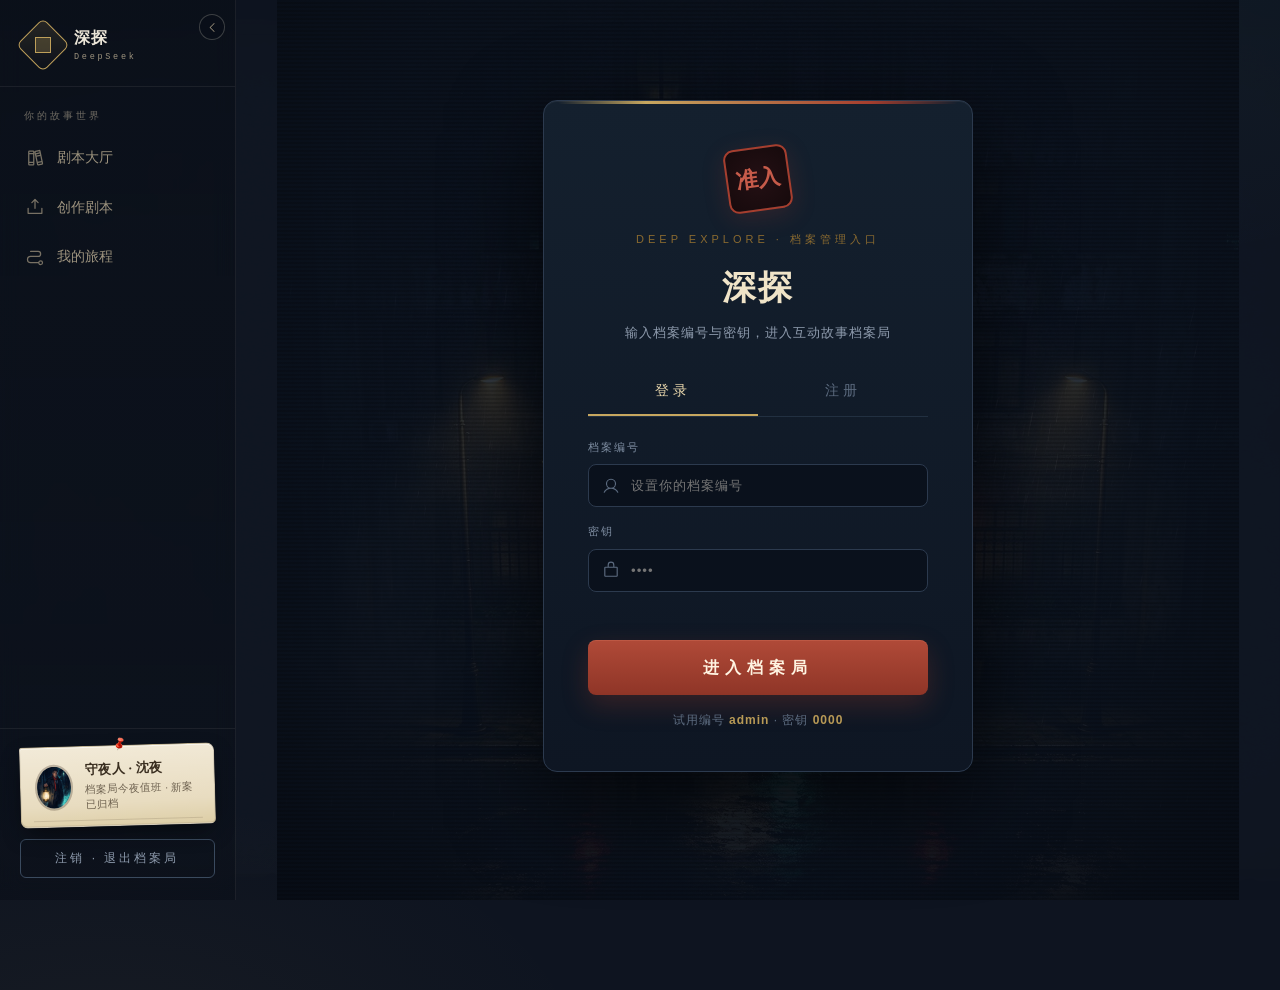
==== commit 213f09ec: "feat: 注册功能——登录/注册双模式、本地档案表、注册账号可登录、重复校验" ====
--- a/ui-design-runs/为织梦STORYWEAV-20261013-011714-a7cd/site/index.html
+++ b/ui-design-runs/为织梦STORYWEAV-20261013-011714-a7cd/site/index.html
@@ -83,25 +83,34 @@
         <div class="login-shade"></div>
         <div class="login-wrap">
           <div class="login-card">
-            <div class="login-stamp">准入</div>
+            <div class="login-stamp" id="loginStamp">准入</div>
             <div class="login-kicker">DEEP EXPLORE · 档案管理入口</div>
             <h1>深探</h1>
-            <p class="login-sub">输入档案编号与密钥，进入互动故事档案局</p>
+            <p class="login-sub" id="loginSub">输入档案编号与密钥，进入互动故事档案局</p>
+            <div class="login-tabs" role="tablist">
+              <button type="button" class="tab-item active" data-tab="login" role="tab" aria-selected="true">登录</button>
+              <button type="button" class="tab-item" data-tab="register" role="tab" aria-selected="false">注册</button>
+            </div>
             <form id="loginForm" novalidate>
               <div class="login-field">
                 <label for="loginUser">档案编号</label>
                 <svg class="ic" width="18" height="18" aria-hidden="true" focusable="false" xmlns="http://www.w3.org/2000/svg" viewBox="0 0 256 256" fill="currentColor"><path d="M230.92,212c-15.23-26.33-38.7-45.21-66.09-54.16a72,72,0,1,0-73.66,0C63.78,166.79,40.31,185.67,25.08,212a8,8,0,1,0,13.85,8c18.84-32.56,52.14-52,89.07-52s70.23,19.44,89.07,52a8,8,0,1,0,13.85-8ZM72,96a56,56,0,1,1,56,56A56.06,56.06,0,0,1,72,96Z"/></svg>
-                <input type="text" id="loginUser" autocomplete="username" placeholder="admin" spellcheck="false">
+                <input type="text" id="loginUser" autocomplete="username" placeholder="设置你的档案编号" spellcheck="false">
               </div>
               <div class="login-field">
                 <label for="loginPass">密钥</label>
                 <svg class="ic" width="18" height="18" aria-hidden="true" focusable="false" xmlns="http://www.w3.org/2000/svg" viewBox="0 0 256 256" fill="currentColor"><path d="M208,80H176V56a48,48,0,0,0-96,0V80H48a16,16,0,0,0-16,16V208a16,16,0,0,0,16,16H208a16,16,0,0,0,16-16V96A16,16,0,0,0,208,80ZM96,56a32,32,0,0,1,64,0V80H96ZM208,208H48V96H208V208Z"/></svg>
                 <input type="password" id="loginPass" autocomplete="current-password" placeholder="••••">
               </div>
+              <div class="login-field" id="passConfirmField" hidden>
+                <label for="loginPass2">确认密钥</label>
+                <svg class="ic" width="18" height="18" aria-hidden="true" focusable="false" xmlns="http://www.w3.org/2000/svg" viewBox="0 0 256 256" fill="currentColor"><path d="M208,80H176V56a48,48,0,0,0-96,0V80H48a16,16,0,0,0-16,16V208a16,16,0,0,0,16,16H208a16,16,0,0,0,16-16V96A16,16,0,0,0,208,80ZM96,56a32,32,0,0,1,64,0V80H96ZM208,208H48V96H208V208Z"/></svg>
+                <input type="password" id="loginPass2" autocomplete="new-password" placeholder="••••">
+              </div>
               <div class="login-err" id="loginErr"></div>
-              <button type="submit" class="login-submit">进入档案局</button>
+              <button type="submit" class="login-submit" id="loginSubmit">进入档案局</button>
             </form>
-            <p class="login-hint">试用编号 <b>admin</b> · 密钥 <b>0000</b></p>
+            <p class="login-hint" id="loginHint">试用编号 <b>admin</b> · 密钥 <b>0000</b></p>
           </div>
         </div>
       </section>
--- a/ui-design-runs/为织梦STORYWEAV-20261013-011714-a7cd/site/login.css
+++ b/ui-design-runs/为织梦STORYWEAV-20261013-011714-a7cd/site/login.css
@@ -29,7 +29,16 @@
 }
 .login-kicker{font-size:11px;letter-spacing:4px;color:#8a6a30;text-transform:uppercase}
 .login-card h1{margin:12px 0 8px;font-family:serif;font-size:34px;color:#f0e4c8;letter-spacing:2px}
-.login-sub{color:#8e9bad;font-size:13px;letter-spacing:1px;margin:0 0 30px}
+.login-sub{color:#8e9bad;font-size:13px;letter-spacing:1px;margin:0 0 24px}
+/* 登录/注册 Tab */
+.login-tabs{display:flex;margin:0 0 22px;border-bottom:1px solid #223041}
+.login-tabs .tab-item{
+  flex:1;padding:11px 0 12px;background:transparent;border:0;border-bottom:2px solid transparent;
+  color:#5d6c80;font-size:14px;letter-spacing:4px;cursor:pointer;transition:color .2s,border-color .2s
+}
+.login-tabs .tab-item:hover{color:#b99a56}
+.login-tabs .tab-item.active{color:#ead8ad;border-bottom-color:#c7a75f}
+.login-field[hidden]{display:none}
 .login-field{position:relative;margin-bottom:16px;text-align:left}
 .login-field label{display:block;font-size:11px;letter-spacing:2px;color:#7d8ca0;margin:0 0 8px;text-transform:uppercase}
 .login-field input{
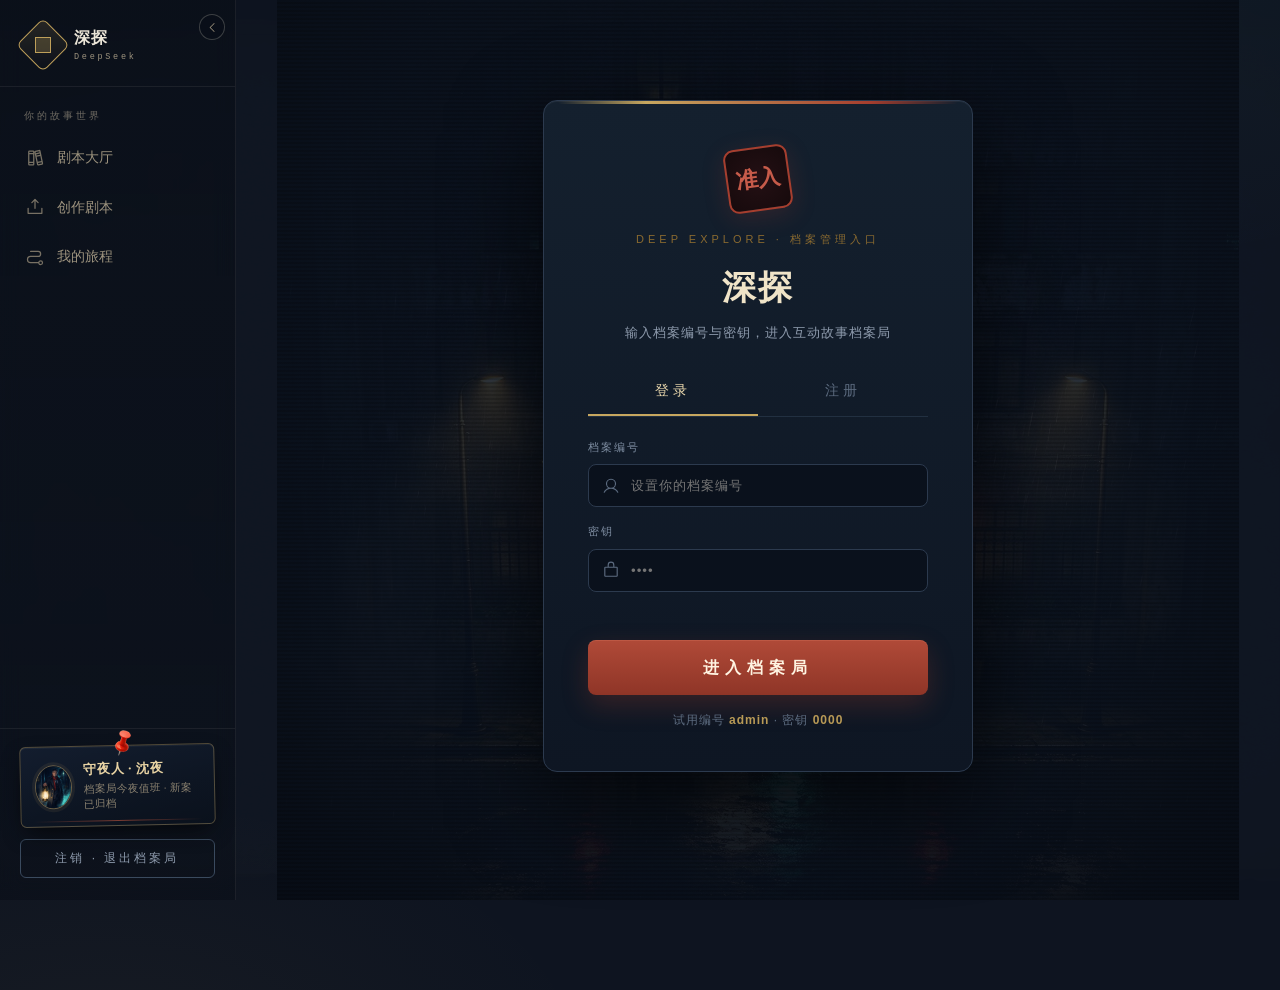
==== commit ffdcc00a: "feat: 视觉交互与上传解析演示——①鼠标特效恢复（放大镜+脚印），脚印透明度80%、脚尖跟随鼠标移动方向；②线索卡弹窗样式回撤，登录/引导/上传驳回恢复原样式；③上传剧本→解析→详情完整演示流程（" ====
--- a/ui-design-runs/为织梦STORYWEAV-20261013-011714-a7cd/site/index.html
+++ b/ui-design-runs/为织梦STORYWEAV-20261013-011714-a7cd/site/index.html
@@ -4,29 +4,33 @@
 <meta charset="UTF-8">
 <meta http-equiv="Cache-Control" content="no-store">
 <meta name="viewport" content="width=device-width,initial-scale=1">
-<title>深探 · AI 互动叙事游戏</title>
+<title>深探Deepseek高保真</title>
 <link rel="icon" href="data:image/svg+xml,%3Csvg xmlns='http://www.w3.org/2000/svg' viewBox='0 0 100 100'%3E%3Crect x='6' y='6' width='88' height='88' rx='10' fill='%23B03A2E'/%3E%3Crect x='15' y='15' width='70' height='70' rx='5' fill='none' stroke='%23F2EAD8' stroke-width='3.5'/%3E%3Ctext x='50' y='66' font-size='40' font-family='serif' font-weight='900' fill='%23F2EAD8' text-anchor='middle'%3E深%3C/text%3E%3C/svg%3E">
 <link rel="preconnect" href="https://miaoda.feishu.cn">
 <link href="https://miaoda.feishu.cn/fonts/css2?family=Noto+Serif+SC:wght@600;700;900&family=Noto+Sans+SC:wght@300;400;500;700&family=Space+Mono:wght@400;700&display=swap" rel="stylesheet">
-<link rel="stylesheet" href="css/base.css?v=43">
-<link rel="stylesheet" href="onboarding.css?v=43">
-<link rel="stylesheet" href="login.css?v=43">
-<link rel="stylesheet" href="css/sidebar.css?v=43">
-<link rel="stylesheet" href="css/ui.css?v=43">
-<link rel="stylesheet" href="css/hero.css?v=43">
-<link rel="stylesheet" href="css/tabs.css?v=43">
-<link rel="stylesheet" href="css/continue.css?v=43">
-<link rel="stylesheet" href="css/story-card.css?v=43">
-<link rel="stylesheet" href="css/stamp-desk.css?v=43">
-<link rel="stylesheet" href="css/toast.css?v=43">
-<link rel="stylesheet" href="css/page-detail.css?v=43">
-<link rel="stylesheet" href="css/page-role.css?v=43">
-<link rel="stylesheet" href="css/page-play.css?v=43">
-<link rel="stylesheet" href="css/page-ending.css?v=43">
-<link rel="stylesheet" href="css/page-upload.css?v=43">
-<link rel="stylesheet" href="css/page-notes.css?v=43">
-<link rel="stylesheet" href="css/responsive.css?v=43">
-
+<link rel="stylesheet" href="css/base.css?v=55">
+<link rel="stylesheet" href="onboarding.css?v=54">
+<link rel="stylesheet" href="login.css?v=53">
+<link rel="stylesheet" href="css/sidebar.css?v=53">
+<link rel="stylesheet" href="css/ui.css?v=51">
+<link rel="stylesheet" href="css/hero.css?v=51">
+<link rel="stylesheet" href="css/tabs.css?v=52">
+<link rel="stylesheet" href="css/continue.css?v=51">
+<link rel="stylesheet" href="css/story-card.css?v=51">
+<link rel="stylesheet" href="css/stamp-desk.css?v=51">
+<link rel="stylesheet" href="css/toast.css?v=51">
+<link rel="stylesheet" href="css/page-detail.css?v=51">
+<link rel="stylesheet" href="css/page-role.css?v=51">
+<link rel="stylesheet" href="css/page-play.css?v=51">
+<link rel="stylesheet" href="css/page-ending.css?v=51">
+<link rel="stylesheet" href="css/page-upload.css?v=54">
+<link rel="stylesheet" href="css/page-notes.css?v=51">
+<link rel="stylesheet" href="css/responsive.css?v=51">
+<style>
+/* 印章毛糙缺墨边缘（SVG filter 须与 HTML 同文档，故内联；投影由 box-shadow 承担） */
+.hero-seal{filter:url(#sealGrain)}
+.hero-seal::before{filter:url(#sealGrain)}
+</style>
 </head>
 <body>
 
@@ -122,6 +126,12 @@
           <div class="glitch glitch-a"></div>
           <div class="glitch glitch-b"></div>
           <div class="scanlines"></div>
+          <svg width="0" height="0" style="position:absolute" aria-hidden="true" focusable="false">
+            <filter id="sealGrain" x="-4%" y="-4%" width="108%" height="108%">
+              <feTurbulence type="fractalNoise" baseFrequency="0.85" numOctaves="2" seed="7" result="n"/>
+              <feDisplacementMap in="SourceGraphic" in2="n" scale="2.6" xChannelSelector="R" yChannelSelector="G"/>
+            </filter>
+          </svg>
           <div class="hero-seal">深探</div>
           <div class="hero-inner">
             <div class="eyebrow"><span class="dot"></span>夜行档案・都市怪谈 · №.001</div>
@@ -252,7 +262,7 @@
           <div class="detail-info">
             <div class="rv">
               <div class="title-line">
-                <h1>月隐来信</h1><span class="case-id">CASE 0246 · 夜行档案 NO.246</span>
+                <h1 id="detailTitle">月隐来信</h1><span class="case-id" id="detailCaseId">CASE 0246 · 夜行档案 NO.246</span>
               </div>
               <div class="detail-meta">
                 <span class="tag" style="border-color:rgba(176,58,46,.6);color:var(--red)">悬疑</span>
@@ -262,7 +272,7 @@
               </div>
             </div>
             <div class="detail-desc rv">
-              <p>一封没有署名的来信，在雾港的邮筒里躺了二十年。信上只有一句话：「月圆之夜，来老钟楼见我。」你循着地址走进夜色，发现这座城里的每个人，都在等一封永远不会寄出的信。</p>
+              <p id="detailDesc">一封没有署名的来信，在雾港的邮筒里躺了二十年。信上只有一句话：「月圆之夜，来老钟楼见我。」你循着地址走进夜色，发现这座城里的每个人，都在等一封永远不会寄出的信。</p>
             </div>
             <div class="panel-card rv">
               <h4>◆ 你的旅伴</h4>
@@ -282,15 +292,15 @@
             <div class="panel-card rv">
               <h4>◆ 章节档案</h4>
               <div class="chapter-list">
-                <div class="chapter done">
+                <div class="chapter done" onclick="chapterClick(this)">
                   <span class="ch-no">CH.01</span><span class="ch-name">雾港的来信</span>
                   <span class="ch-time">约 15 分钟</span><span class="ch-state">已解锁</span>
                 </div>
-                <div class="chapter cur">
+                <div class="chapter cur" onclick="chapterClick(this)">
                   <span class="ch-no">CH.02</span><span class="ch-name">老钟楼的约定</span>
                   <span class="ch-time">约 18 分钟</span><span class="ch-state">进行中</span>
                 </div>
-                <div class="chapter lock">
+                <div class="chapter lock" onclick="chapterClick(this)">
                   <span class="ch-no">CH.03</span><span class="ch-name">月落之时的真相</span>
                   <span class="ch-time">约 20 分钟</span><span class="ch-state">锁定</span>
                 </div>
@@ -322,7 +332,7 @@
 
         <div class="role-cards">
           <div class="role-card rv" id="rc-linzhiwei" onclick="pickRole(this)">
-            <span class="rc-tag">ROLE · 01</span><span class="rc-seal">已选择</span>
+            <span class="rc-tag">ROLE · 01</span><span class="rc-seal" style="opacity:0">已选择</span>
             <div class="rc-img"><img src="assets/character-linzhiwei.jpg" alt="林知微立绘" width="1773" height="2364"></div>
             <div class="rc-body">
               <h3>林知微 · 档案调查员</h3>
@@ -331,7 +341,7 @@
             </div>
           </div>
           <div class="role-card rv" id="rc-guqinghe" onclick="pickRole(this)">
-            <span class="rc-tag">ROLE · 02</span><span class="rc-seal">已选择</span>
+            <span class="rc-tag">ROLE · 02</span><span class="rc-seal" style="opacity:0">已选择</span>
             <div class="rc-img"><img src="assets/character-guqinghe.jpg" alt="顾青禾立绘" width="1773" height="2364"></div>
             <div class="rc-body">
               <h3>顾青禾 · 神秘访客</h3>
@@ -404,6 +414,7 @@
           <span class="chapter-badge" id="playChapter">CH.02 · 老钟楼的约定</span>
           <span class="chapter-badge" style="border-color:rgba(88,193,178,.4);color:var(--teal)">第 1 幕 · 雾港</span>
         </div>
+        <div class="offline-banner" id="offlineBanner" hidden>◈ 离线演示模式：剧情由内置演示引擎驱动，接入后端后可体验完整 AI 剧情</div>
 
         <div class="play-grid">
           <!-- 左栏：旅伴 + 进度 -->
@@ -511,12 +522,17 @@
           </div>
           <div id="scriptUploadPanel" class="script-upload-panel">
             <h3>把你的故事交给档案局</h3><p>选择已有剧本，确认内容后再进行解析。</p>
-            <label class="script-file-label" for="scriptFile">＋ 选择剧本文件<input type="file" id="scriptFile" accept=".txt,.md,.pdf,.docx" hidden></label>
+            <label class="script-file-label" for="scriptFile">＋ 选择剧本文件<input type="file" id="scriptFile" accept=".txt,.md,.pdf,.docx" hidden onchange="onScriptFile(this)"></label>
             <p class="hint">支持 TXT、Markdown、PDF、Word（DOCX），单个文件不超过 20 MB。</p>
             <p id="scriptFileStatus" role="status" aria-live="polite">尚未选择文件</p>
             <label for="scriptText">剧本内容预览</label><textarea id="scriptText" placeholder="TXT / Markdown 文件会在这里显示内容" readonly></textarea>
             <p class="hint">当前为前端审核预览，文件仅在本机选择；剧本上传与解析需要接入后端服务。</p>
-            <button type="button" class="btn btn-cta" id="parseScript" disabled>上传并解析剧本</button>
+            <button type="button" class="btn btn-cta" id="parseScript" onclick="parseScriptClick()">上传并解析剧本</button>
+            <div id="scriptParsing" class="script-parsing" hidden>
+              <div class="sp-ring"></div>
+              <div class="sp-txt" id="spTxt">正在识别文本结构…</div>
+              <div class="sp-steps"><i class="on"></i><i></i><i></i></div>
+            </div>
           </div>
           <div class="form-panel rv" id="uploadForm">
             <div class="upload-warn" id="uploadWarn">
@@ -816,10 +832,10 @@
 <div class="trail-layer" id="trailLayer" aria-hidden="true"></div>
 
 <!-- ═══ 前后端对接层（API 出口 + 后端驱动） ═══ -->
-<script src="api/api-client.js?v=43"></script>
-<script src="api/game-adapter.js?v=43"></script>
-<script src="onboarding.js?v=43"></script>
-<script src="login.js?v=43"></script>
+<script src="api/api-client.js?v=51"></script>
+<script src="api/game-adapter.js?v=51"></script>
+<script src="onboarding.js?v=54"></script>
+<script src="login.js?v=52"></script>
 <script>
 /* ── 雾幕 + 路由 ─────────────────────────── */
 const FOG=document.getElementById('fog');
@@ -908,12 +924,13 @@
     const s=document.createElement('div');
     s.className='trail-step';
     flip*=-1;
-    /* 脚尖指向移动方向：原始形状脚尖朝上(北=-90°)，旋转到移动方向角 */
+    /* 脚印落在鼠标后侧，脚尖指向鼠标移动方向（原始形状脚尖朝上，旋转到移动方向角） */
+    const fx=x-dx*0.1+(flip>0?-7:7), fy=y-dy*0.1+8;
     const ang=Math.atan2(dy,dx)*180/Math.PI;
     const rot=ang+90+(Math.random()*6-3);
     s.style.setProperty('--rot',rot+'deg');
-    s.style.left=(x+(flip>0?-7:7))+'px';
-    s.style.top=(y+8)+'px';
+    s.style.left=fx+'px';
+    s.style.top=fy+'px';
     s.innerHTML='<svg viewBox="0 0 30 42">'+
       '<g>'+
       '<ellipse cx="15" cy="12.5" rx="8.6" ry="12.4"/>'+
@@ -1037,13 +1054,21 @@
   if(!pickedRole){
     pickedRole='rc-linzhiwei';
     const el=document.getElementById('rc-linzhiwei');
-    if(el)el.classList.add('picked');
+    if(el){
+      el.classList.add('picked');
+      const seal=el.querySelector('.rc-seal');
+      if(seal)seal.style.opacity='1';
+    }
   }
   refreshCompanions();
 }
 function pickRole(card){
   document.querySelectorAll('.role-card').forEach(c=>c.classList.remove('picked'));
   card.classList.add('picked');
+  /* 已选择印章：仅选中卡片显示 */
+  document.querySelectorAll('.rc-seal').forEach(s=>{s.style.opacity='0';});
+  const seal=card.querySelector('.rc-seal');
+  if(seal)seal.style.opacity='1';
   pickedRole=card.dataset.roleId||card.id;
   if(card.dataset.roleId){
     /* 动态角色：刷新我的角色卡 */
@@ -1266,6 +1291,69 @@
 function setupUpload(){
   const t=document.getElementById('upTitle');
   if(t&&!t.value)t.value='雾都旧案';
+}
+function chapterClick(el){
+  const state=el.querySelector('.ch-state');
+  if(state&&state.textContent==='锁定'){toast('本章尚未解锁，请先完成上一章');return;}
+  go('play');
+}
+/* 剧本文件选择：本地预览 + 状态反馈（解析需后端，未接入时明确提示） */
+function onScriptFile(input){
+  const file=input.files&&input.files[0];
+  const status=document.getElementById('scriptFileStatus');
+  const text=document.getElementById('scriptText');
+  const parse=document.getElementById('parseScript');
+  if(!file){
+    if(status)status.textContent='尚未选择文件';
+    if(text)text.value='';
+    if(parse)parse.disabled=true;
+    return;
+  }
+  if(file.size>20*1024*1024){toast('文件超过 20MB 限制，请更换');input.value='';return;}
+  if(status)status.textContent='已选择：'+file.name+'（'+((file.size/1024).toFixed(0))+' KB）';
+  if(parse)parse.disabled=false;
+  const ext=(file.name.split('.').pop()||'').toLowerCase();
+  if(ext==='txt'||ext==='md'){
+    const r=new FileReader();
+    r.onload=()=>{if(text)text.value=String(r.result||'').slice(0,4000);};
+    r.readAsText(file);
+  }else{
+    if(text)text.value='「'+file.name+'」为 '+ext.toUpperCase()+' 格式，文件已选中，内容解析需接入后端服务后完成。';
+  }
+}
+function parseScriptClick(){
+  const input=document.getElementById('scriptFile');
+  const file=input&&input.files&&input.files[0];
+  if(!file){toast('请先选择剧本文件（支持 TXT / Markdown / PDF / Word）');return;}
+  /* 前端演示解析流程：显示解析进度 → 完成 → 进入剧本详情（后续接后端真实解析接口） */
+  const panel=document.getElementById('scriptUploadPanel');
+  const parsing=document.getElementById('scriptParsing');
+  const spTxt=document.getElementById('spTxt');
+  const steps=['正在识别文本结构…','正在拆解章节与角色…','正在构建剧本档案…'];
+  panel.classList.add('parsing');
+  parsing.hidden=false;
+  let i=0;
+  const iv=setInterval(()=>{
+    i++;
+    if(i>=steps.length){
+      clearInterval(iv);
+      parsing.hidden=true;
+      panel.classList.remove('parsing');
+      const title=(file.name.replace(/\.[^.]+$/,'')||'未命名剧本').slice(0,20);
+      const t=document.getElementById('detailTitle');
+      const c=document.getElementById('detailCaseId');
+      const d=document.getElementById('detailDesc');
+      if(t)t.textContent=title;
+      if(c)c.textContent='CASE 0250 · 上传解析 · 新案已归档';
+      if(d)d.textContent='由你上传的剧本解析生成。已自动识别标题与结构，接入后端后可进一步抽取章节、角色与抉择分支。';
+      toast('解析完成 · 已生成剧本档案');
+      go('detail');
+      return;
+    }
+    spTxt.textContent=steps[i];
+    const dots=parsing.querySelectorAll('.sp-steps i');
+    dots.forEach((dot,k)=>dot.classList.toggle('on',k<=i));
+  },950);
 }
 function showWarn(){const w=document.getElementById('uploadWarn');if(w&&!w.classList.contains('show')){w.classList.add('show');}}
 function hideWarn(){const w=document.getElementById('uploadWarn');if(w)w.classList.remove('show');}
--- a/ui-design-runs/为织梦STORYWEAV-20261013-011714-a7cd/site/css/base.css
+++ b/ui-design-runs/为织梦STORYWEAV-20261013-011714-a7cd/site/css/base.css
@@ -70,7 +70,7 @@
   animation:stepFade 1.35s var(--ease) forwards}
 .trail-step svg{width:100%;height:100%;display:block;overflow:visible}
 @keyframes stepFade{0%{opacity:0;transform:scale(.45) rotate(var(--rot,0deg)) translateY(4px)}
-  14%{opacity:.55;transform:scale(1) rotate(var(--rot,0deg)) translateY(0)}
-  46%{opacity:.5;transform:scale(1.02) rotate(var(--rot,0deg))}
+  14%{opacity:.8;transform:scale(1) rotate(var(--rot,0deg)) translateY(0)}
+  46%{opacity:.8;transform:scale(1.02) rotate(var(--rot,0deg))}
   100%{opacity:0;transform:scale(1.08) rotate(var(--rot,0deg)) translateY(-6px)}}
 @media(max-width:840px){.magnifier,.trail-layer{display:none}}
--- a/ui-design-runs/为织梦STORYWEAV-20261013-011714-a7cd/site/onboarding.css
+++ b/ui-design-runs/为织梦STORYWEAV-20261013-011714-a7cd/site/onboarding.css
@@ -1,8 +1,10 @@
-.guide-launch{position:fixed;right:24px;bottom:24px;z-index:500;padding:12px 20px;border:1px solid #b99a56;border-radius:24px;background:#111b29;color:#ead8ad;font:15px inherit;cursor:pointer;box-shadow:0 6px 24px #0008}.guide-overlay{position:fixed;inset:0;z-index:10000;isolation:isolate}.guide-overlay[hidden]{display:none}.guide-shade{position:absolute;background:rgba(3,9,17,.78);pointer-events:auto}.guide-focus{position:fixed;border:2px solid #d5b26c;border-radius:10px;box-shadow:0 0 22px #c8a35755;pointer-events:none;transition:all .2s}.guide-card{position:fixed;box-sizing:border-box;width:min(380px,calc(100vw - 32px));padding:26px;background:#f4ecd9;color:#272c32;border:1px solid #c2a064;border-radius:12px;box-shadow:0 20px 80px #0009;font-family:inherit}.guide-card:focus{outline:none}.guide-kicker{font-size:11px;letter-spacing:3px;color:#8a6a30}.guide-card h2{margin:14px 0 12px;font-size:25px;font-family:serif}.guide-card p{margin:0;color:#656052;font-size:15px;line-height:1.9}.guide-close{position:absolute;right:15px;top:12px;background:none;border:0;font-size:24px;color:#766b58;cursor:pointer}.guide-progress{display:flex;gap:5px;margin:22px 0}.guide-progress i{height:3px;flex:1;background:#dcd2bd}.guide-progress i.on{background:#a84431}.guide-actions{display:flex;align-items:center;gap:10px}.guide-actions button{padding:10px 15px;border-radius:5px;border:1px solid #c9b998;background:transparent;color:#62563d;cursor:pointer;font:inherit}.guide-actions .guide-next{margin-left:auto;background:#a63e2e;color:#fff7e5;border-color:#a63e2e}.guide-count{font-size:12px;color:#8b7957;margin-right:auto}.guide-hint{margin-top:15px;font-size:11px;color:#99896c}.guide-overlay *{cursor:auto}.guide-overlay button{cursor:pointer}@media(prefers-reduced-motion:reduce){.guide-focus{transition:none}}
+.guide-launch{display:none !important;position:fixed;right:24px;bottom:24px;z-index:500;padding:12px 20px;border:1px solid #b99a56;border-radius:24px;background:#111b29;color:#ead8ad;font:15px inherit;cursor:pointer;box-shadow:0 6px 24px #0008}.guide-overlay{position:fixed;inset:0;z-index:10000;isolation:isolate}.guide-overlay[hidden]{display:none}.guide-shade{position:absolute;background:rgba(3,9,17,.78);pointer-events:auto}.guide-focus{position:fixed;border:2px solid #d5b26c;border-radius:10px;box-shadow:0 0 22px #c8a35755;pointer-events:none;transition:all .2s}.guide-card{position:fixed;box-sizing:border-box;width:min(380px,calc(100vw - 32px));padding:26px;background:#f4ecd9;color:#272c32;border:1px solid #c2a064;border-radius:12px;box-shadow:0 20px 80px #0009;font-family:inherit}.guide-card:focus{outline:none}.guide-kicker{font-size:11px;letter-spacing:3px;color:#8a6a30}.guide-card h2{margin:14px 0 12px;font-size:25px;font-family:serif}.guide-card p{margin:0;color:#656052;font-size:15px;line-height:1.9}.guide-close{position:absolute;right:15px;top:12px;background:none;border:0;font-size:24px;color:#766b58;cursor:pointer}.guide-progress{display:flex;gap:5px;margin:22px 0}.guide-progress i{height:3px;flex:1;background:#dcd2bd}.guide-progress i.on{background:#a84431}.guide-actions{display:flex;align-items:center;gap:10px}.guide-actions button{padding:10px 15px;border-radius:5px;border:1px solid #c9b998;background:transparent;color:#62563d;cursor:pointer;font:inherit}.guide-actions .guide-next{margin-left:auto;background:#a63e2e;color:#fff7e5;border-color:#a63e2e}.guide-count{font-size:12px;color:#8b7957;margin-right:auto}.guide-hint{margin-top:15px;font-size:11px;color:#99896c}.guide-overlay *{cursor:auto}.guide-overlay button{cursor:pointer}@media(prefers-reduced-motion:reduce){.guide-focus{transition:none}}
 /* 引导浮层使用系统光标，避免原页面 cursor:none 隐藏鼠标。 */
 body.guide-active,body.guide-active *{cursor:auto!important}
 body.guide-active .guide-overlay button{cursor:pointer!important}
-body.guide-active #magnifier,body.guide-active #trailLayer{display:none!important}
+/* 引导时隐藏放大镜指针（已有系统光标），但保留脚印轨迹并置于引导层之上，鼠标后的小脚印始终可见 */
+body.guide-active #magnifier{display:none!important}
+body.guide-active #trailLayer{display:block!important;z-index:10001!important}
 .guide-shade{z-index:0}.guide-focus{z-index:1}.guide-card{z-index:2;pointer-events:auto;max-height:calc(100dvh - 32px);overflow:auto}
 .creation-methods{display:grid;grid-template-columns:1fr 1fr;gap:16px;margin-bottom:24px}.creation-method{text-align:left;padding:24px;border:1px solid #524b3c;border-radius:10px;background:#121c29;color:#d9cdb3}.creation-method.selected{border-color:#c7a75f;background:#27271f;box-shadow:inset 0 0 0 1px #c7a75f}.creation-method small,.creation-method strong,.creation-method span{display:block}.creation-method small{color:#b79c68;font-size:12px;margin-bottom:10px}.creation-method strong{font-size:22px;margin-bottom:10px}.creation-method span{font-size:14px;color:#b8b0a0;line-height:1.7}.script-upload-panel{padding:32px;border:1px solid #514835;border-radius:12px;background:#141d29;color:#e8ddc7}.script-upload-panel h3{font-size:26px;margin-bottom:12px}.script-upload-panel p{line-height:1.8;margin-bottom:20px}.script-file-label{display:inline-block;padding:18px 32px;border:1px dashed #c4a66b;border-radius:6px;cursor:pointer}.script-upload-panel textarea{display:block;width:100%;min-height:200px;margin:12px 0 20px;padding:16px;background:#0c1420;border:1px solid #514835;border-radius:6px;color:#ddd;font:inherit;box-sizing:border-box}.script-upload-panel button:disabled{opacity:.45;cursor:not-allowed}.page #uploadForm[hidden],.script-upload-panel[hidden]{display:none!important}@media(max-width:650px){.creation-methods{grid-template-columns:1fr}.script-upload-panel{padding:20px}}
 /* Settle the target before a single placement; original reveal animations move its bounds. */
--- a/ui-design-runs/为织梦STORYWEAV-20261013-011714-a7cd/site/login.css
+++ b/ui-design-runs/为织梦STORYWEAV-20261013-011714-a7cd/site/login.css
@@ -1,8 +1,9 @@
 /* ═══ 登录页 · 档案准入 ═══ */
 .page[data-page="login"]{
-  min-height:100vh;display:flex;align-items:center;justify-content:center;
-  background:#0a111c;
+  position:relative;min-height:100vh;display:none;
+  align-items:center;justify-content:center;background:#0a111c;
 }
+.page.active[data-page="login"]{display:flex;animation:pageIn .55s var(--ease) both}
 .login-bg{position:absolute;inset:0;z-index:0}
 .login-bg img{width:100%;height:100%;object-fit:cover;opacity:.4}
 .login-bg::after{content:"";position:absolute;inset:0;background:
--- a/ui-design-runs/为织梦STORYWEAV-20261013-011714-a7cd/site/css/sidebar.css
+++ b/ui-design-runs/为织梦STORYWEAV-20261013-011714-a7cd/site/css/sidebar.css
@@ -35,26 +35,25 @@
 .nav-item.active .ic{opacity:1;color:var(--gold)}
 .side-foot{padding:16px 20px 22px;border-top:1px solid var(--line-soft)}
 .watch-card{position:relative;display:flex;align-items:center;gap:12px;
-  padding:15px 14px 14px;border-radius:3px 8px 5px 7px;
-  background:linear-gradient(178deg,#F2EAD8 0%,#E8DCC0 70%,#DDCEA6 100%);
-  border:1px solid rgba(58,46,32,.18);
-  box-shadow:0 9px 22px -6px rgba(0,0,0,.6),inset 0 1px 0 rgba(255,255,255,.65),
-    inset 0 -1px 0 rgba(58,46,32,.1);
-  transform:rotate(-1.6deg);transition:transform .3s var(--ease),box-shadow .3s var(--ease)}
-.watch-card:hover{transform:rotate(-1.6deg) translateY(-2px);
-  box-shadow:0 13px 28px -8px rgba(0,0,0,.65),0 0 18px rgba(191,160,90,.28)}
-/* 红色图钉（与目录纸条同款钉语言） */
-.watch-card::before{content:"";position:absolute;left:50%;top:-9px;z-index:2;
-  width:17px;height:15px;transform:translateX(-50%) rotate(-12deg);
+  padding:15px 14px 14px;border-radius:6px;
+  background:linear-gradient(168deg,#131d2e 0%,#0d1522 62%,#0a111c 100%);
+  border:1px solid rgba(212,178,108,.35);
+  box-shadow:0 9px 22px -6px rgba(0,0,0,.7),inset 0 1px 0 rgba(255,255,255,.06);
+  transform:rotate(-1.2deg);transition:transform .3s var(--ease),box-shadow .3s var(--ease)}
+.watch-card:hover{transform:rotate(-1.2deg) translateY(-2px);
+  box-shadow:0 13px 28px -8px rgba(0,0,0,.75),0 0 18px rgba(191,160,90,.25)}
+/* 红色图钉（放大2倍，档案卡顶部钉装） */
+.watch-card::before{content:"";position:absolute;left:50%;top:-17px;z-index:2;
+  width:34px;height:30px;transform:translateX(-50%) rotate(-12deg);
   background:url(../assets/pin.png) no-repeat center/contain}
-.watch-card img{width:46px;height:46px;border-radius:50%;object-fit:cover;object-position:70% 30%;
-  border:2px solid rgba(58,46,32,.28)}
+.watch-card img{width:44px;height:44px;border-radius:50%;object-fit:cover;object-position:70% 30%;
+  border:1px solid rgba(212,178,108,.45);box-shadow:0 0 0 3px rgba(212,178,108,.08)}
 .watch-card b{display:block;font-family:var(--serif);font-size:13px;font-weight:900;
-  letter-spacing:.03em;color:#3A2E20;line-height:1.3}
-.watch-card span{font-size:10.5px;color:rgba(58,46,32,.7);line-height:1.45;display:block;margin-top:3px}
-/* 档案纸底缘 */
-.watch-card::after{content:"";position:absolute;left:12px;right:12px;bottom:5px;height:1px;
-  background:rgba(58,46,32,.14)}
+  letter-spacing:.05em;color:#e8d3a3;line-height:1.3}
+.watch-card span{font-size:10.5px;color:rgba(214,196,158,.62);line-height:1.45;display:block;margin-top:3px}
+/* 底部朱砂细线 */
+.watch-card::after{content:"";position:absolute;left:12px;right:12px;bottom:4px;height:1px;
+  background:linear-gradient(90deg,transparent,rgba(196,86,62,.6),transparent)}
 
 /* ── 侧栏收起 / 目录纸条入口 ───────────────────────────────── */
 .sb-toggle{position:fixed;left:16px;top:14px;z-index:60;display:none;cursor:pointer;padding:0;
--- a/ui-design-runs/为织梦STORYWEAV-20261013-011714-a7cd/site/css/hero.css
+++ b/ui-design-runs/为织梦STORYWEAV-20261013-011714-a7cd/site/css/hero.css
@@ -24,40 +24,62 @@
 .hero h1{font-family:var(--serif);font-weight:900;font-size:clamp(34px,3.6vw,52px);
   line-height:1.18;letter-spacing:.01em;max-width:15ch;margin:14px 0;text-shadow:0 2px 30px rgba(0,0,0,.6)}
 .hero p{max-width:52ch;font-size:14px;line-height:1.85;color:rgba(236,230,216,.78);margin-bottom:28px}
-/* ── 右上角 · 方形硬章（首次进入盖章动画） ── */
-.hero-seal{position:absolute;top:18px;right:20px;z-index:4;width:96px;height:96px;
+/* ── 右上角 · 方形硬章（盖印质感，首次进入盖章动画） ── */
+.hero-seal{position:absolute;top:18px;right:20px;z-index:4;width:98px;height:98px;
   display:flex;flex-direction:column;align-items:center;justify-content:center;gap:4px;
   font-family:var(--serif);font-weight:900;font-size:31px;letter-spacing:.06em;
   color:#F6EFDF;text-align:center;line-height:1;
+  /* 印泥朱砂：非均匀着墨，深浅斑驳而非印刷渐变 */
   background:
-    radial-gradient(circle at 28% 20%,rgba(255,255,255,.17),transparent 40%),
-    radial-gradient(circle at 74% 80%,rgba(0,0,0,.2),transparent 55%),
-    linear-gradient(155deg,#B8422F 0%,#9A2B1E 72%,#8A2318 100%);
-  box-shadow:0 12px 28px -8px rgba(0,0,0,.7),inset 0 1px 0 rgba(255,255,255,.26),
-    inset 0 -3px 6px rgba(0,0,0,.32);
+    radial-gradient(circle at 32% 24%,rgba(255,244,226,.13),transparent 32%),
+    radial-gradient(circle at 66% 78%,rgba(38,8,4,.30),transparent 44%),
+    radial-gradient(circle at 58% 20%,rgba(38,8,4,.20),transparent 28%),
+    radial-gradient(circle at 16% 74%,rgba(255,235,215,.07),transparent 36%),
+    radial-gradient(circle at 82% 44%,rgba(38,8,4,.16),transparent 30%),
+    #A53A26;
+  /* 油墨堆积压边 + 印泥渗出晕边 + 落地投影 */
+  box-shadow:
+    inset 0 0 0 1.5px rgba(64,16,9,.42),
+    inset 0 -2px 4px rgba(0,0,0,.34),
+    inset 0 2px 3px rgba(255,255,255,.10),
+    0 0 0 2px rgba(160,52,35,.30),
+    0 0 0 5px rgba(160,52,35,.12),
+    0 16px 24px -8px rgba(0,0,0,.75);
   transform:rotate(-3deg);
-  clip-path:polygon(2.6% 1.8%,97.4% 1%,100% 97%,1.8% 99.2%); /* 硬章缺墨微不规则 */
-  outline:1px solid rgba(242,234,216,.92);outline-offset:-7px}
-/* 油墨颗粒纹理 */
-.hero-seal::before{content:"";position:absolute;inset:0;pointer-events:none;opacity:.45;
-  background-image:radial-gradient(rgba(255,255,255,.08) 1px,transparent 1.4px),
-    radial-gradient(rgba(0,0,0,.16) 1px,transparent 1.6px);
-  background-size:5px 5px,7px 7px}
+  clip-path:polygon(3.4% 2.6%,96.4% 1.2%,98.8% 96.2%,1.6% 98.4%); /* 硬章缺墨微不规则 */
+  outline:1px solid rgba(242,234,216,.78);outline-offset:-8px}
+/* 油墨颗粒：浓淡双向，着墨不匀 */
+.hero-seal::before{content:"";position:absolute;inset:0;pointer-events:none;opacity:.6;
+  background-image:
+    radial-gradient(rgba(58,14,8,.55) 1px,transparent 1.5px),
+    radial-gradient(rgba(255,255,255,.13) 1px,transparent 1.4px),
+    radial-gradient(rgba(58,14,8,.3) 1px,transparent 1.3px);
+  background-size:4px 4px,6px 6px,9px 9px}
 .hero-seal::after{content:"档案启封";display:block;font-family:var(--serif);
-  font-size:12.5px;font-weight:700;letter-spacing:.24em;color:#F6EFDF;opacity:.94;
-  margin-left:.24em;margin-top:2px;line-height:1}
-/* 盖章：盖下 → 顿住 → 回弹；同标签页首次进入播放 */
+  font-size:12.5px;font-weight:700;letter-spacing:.24em;color:#F6EFDF;opacity:.9;
+  margin-left:.24em;margin-top:2px;line-height:1;text-shadow:0 0 3px rgba(60,12,6,.55)}
+/* 盖章：盖下 → duang 弹起 → 再盖 → 微震定住；同标签页首次进入播放 */
 @keyframes sealStamp{
-  0%{opacity:0;transform:translateY(-170px) rotate(16deg) scale(2.1)}
-  52%{opacity:1;transform:translateY(12px) rotate(-6deg) scale(1.06)}
-  66%{transform:translateY(-7px) rotate(-1deg) scale(.96)}
-  80%{transform:translateY(4px) rotate(-4.5deg) scale(1.04)}
+  0%{opacity:0;transform:translateY(-130px) rotate(18deg) scale(2)}
+  30%{opacity:1;transform:translateY(14px) rotate(-7deg) scale(1.09)}
+  45%{transform:translateY(-9px) rotate(-1.5deg) scale(.9)}
+  58%{transform:translateY(6px) rotate(-4.5deg) scale(1.05)}
+  72%{transform:translateY(-3px) rotate(-3.4deg) scale(.97)}
+  86%{transform:translateY(1.5px) rotate(-3deg) scale(1.01)}
   100%{opacity:1;transform:translateY(0) rotate(-3deg) scale(1)}
 }
 @keyframes sealRing{
-  0%{box-shadow:0 0 0 0 rgba(176,58,46,.6),0 12px 28px -8px rgba(0,0,0,.7)}
-  100%{box-shadow:0 0 0 30px rgba(176,58,46,0),0 12px 28px -8px rgba(0,0,0,.7)}
+  0%{box-shadow:
+    inset 0 0 0 1.5px rgba(64,16,9,.42),inset 0 -2px 4px rgba(0,0,0,.34),inset 0 2px 3px rgba(255,255,255,.10),
+    0 0 0 0 rgba(176,58,46,.55),
+    0 0 0 5px rgba(160,52,35,.12),
+    0 16px 24px -8px rgba(0,0,0,.75)}
+  100%{box-shadow:
+    inset 0 0 0 1.5px rgba(64,16,9,.42),inset 0 -2px 4px rgba(0,0,0,.34),inset 0 2px 3px rgba(255,255,255,.10),
+    0 0 0 34px rgba(176,58,46,0),
+    0 0 0 5px rgba(160,52,35,.12),
+    0 16px 24px -8px rgba(0,0,0,.75)}
 }
-.hero-seal.seal-anim{animation:sealStamp 1s cubic-bezier(.22,.75,.36,1.14) both,
-  sealRing .75s ease-out .52s both}
+.hero-seal.seal-anim{animation:sealStamp .62s cubic-bezier(.2,.8,.3,1) both,
+  sealRing .7s ease-out .3s both}
 
--- a/ui-design-runs/为织梦STORYWEAV-20261013-011714-a7cd/site/css/tabs.css
+++ b/ui-design-runs/为织梦STORYWEAV-20261013-011714-a7cd/site/css/tabs.css
@@ -13,7 +13,7 @@
   box-shadow:0 8px 22px -8px rgba(0,0,0,.5),0 0 18px rgba(242,234,216,.12)}
 .tab-card[aria-pressed="true"] .name{color:var(--paper);text-shadow:none}
 .tab-card[aria-pressed="true"] .num{color:var(--gold);font-weight:700}
-.tab-card .stamp{position:absolute;top:-8px;right:-8px;width:18px;height:16px;
+.tab-card .stamp{position:absolute;top:-8px;right:-3px;width:27px;height:24px;
   background:url(../assets/pin.png) no-repeat center/contain;
   transform:scale(0) rotate(-12deg);transition:transform .35s var(--ease) .06s}
 .tab-card[aria-pressed="true"] .stamp{transform:scale(1) rotate(-12deg)}
--- a/ui-design-runs/为织梦STORYWEAV-20261013-011714-a7cd/site/css/page-play.css
+++ b/ui-design-runs/为织梦STORYWEAV-20261013-011714-a7cd/site/css/page-play.css
@@ -6,6 +6,10 @@
 .play-head .back:hover{color:var(--gold)}
 .play-head .chapter-badge{font-family:var(--mono);font-size:11px;letter-spacing:.24em;color:var(--gold);
   border:1px solid rgba(191,160,90,.4);padding:6px 14px;border-radius:999px}
+/* 离线演示模式提示条 */
+.offline-banner{margin:-6px 0 16px;padding:9px 14px;font-size:12px;line-height:1.5;color:#F6EFDF;
+  background:rgba(191,160,90,.10);border:1px solid rgba(191,160,90,.35);border-left:3px solid var(--gold);
+  border-radius:6px}
 .play-grid{display:grid;grid-template-columns:200px 1fr 250px;gap:18px;align-items:start}
 /* 左栏：旅伴与进度 */
 .play-side{border-radius:var(--r-card);border:1px solid var(--line-soft);padding:18px 16px;
--- a/ui-design-runs/为织梦STORYWEAV-20261013-011714-a7cd/site/css/page-upload.css
+++ b/ui-design-runs/为织梦STORYWEAV-20261013-011714-a7cd/site/css/page-upload.css
@@ -70,6 +70,21 @@
 .upload-warn .warn-back:hover{background:var(--red);color:#fff;
   box-shadow:0 0 18px rgba(176,58,46,.45)}
 
+/* ── 剧本上传解析中 ─────────────────────────── */
+.script-upload-panel{position:relative}
+.script-upload-panel.parsing .script-file-label,.script-upload-panel.parsing .hint,
+.script-upload-panel.parsing #scriptFileStatus,.script-upload-panel.parsing #scriptText,
+.script-upload-panel.parsing #parseScript,.script-upload-panel.parsing label[for="scriptText"]{opacity:.35;pointer-events:none}
+.script-parsing{margin:14px 0 4px;padding:20px 18px;border:1px dashed rgba(212,178,108,.45);
+  border-radius:10px;background:rgba(12,17,28,.5);text-align:center}
+.sp-ring{width:30px;height:30px;margin:0 auto 12px;border-radius:50%;
+  border:3px solid rgba(212,178,108,.25);border-top-color:#d5b26c;animation:spSpin 1s linear infinite}
+@keyframes spSpin{to{transform:rotate(360deg)}}
+.sp-txt{font-size:13px;color:#ead8ad;letter-spacing:2px;margin-bottom:12px}
+.sp-steps{display:flex;gap:8px;justify-content:center}
+.sp-steps i{width:34px;height:3px;border-radius:2px;background:rgba(212,178,108,.22);transition:background .3s}
+.sp-steps i.on{background:#c7a75f}
+
 /* ── 分析中 #/analyzing ─────────────────────────────────── */
 .analyzing-wrap{max-width:640px;margin:60px auto;text-align:center}
 body.sb-collapsed .analyzing-wrap{max-width:720px}
